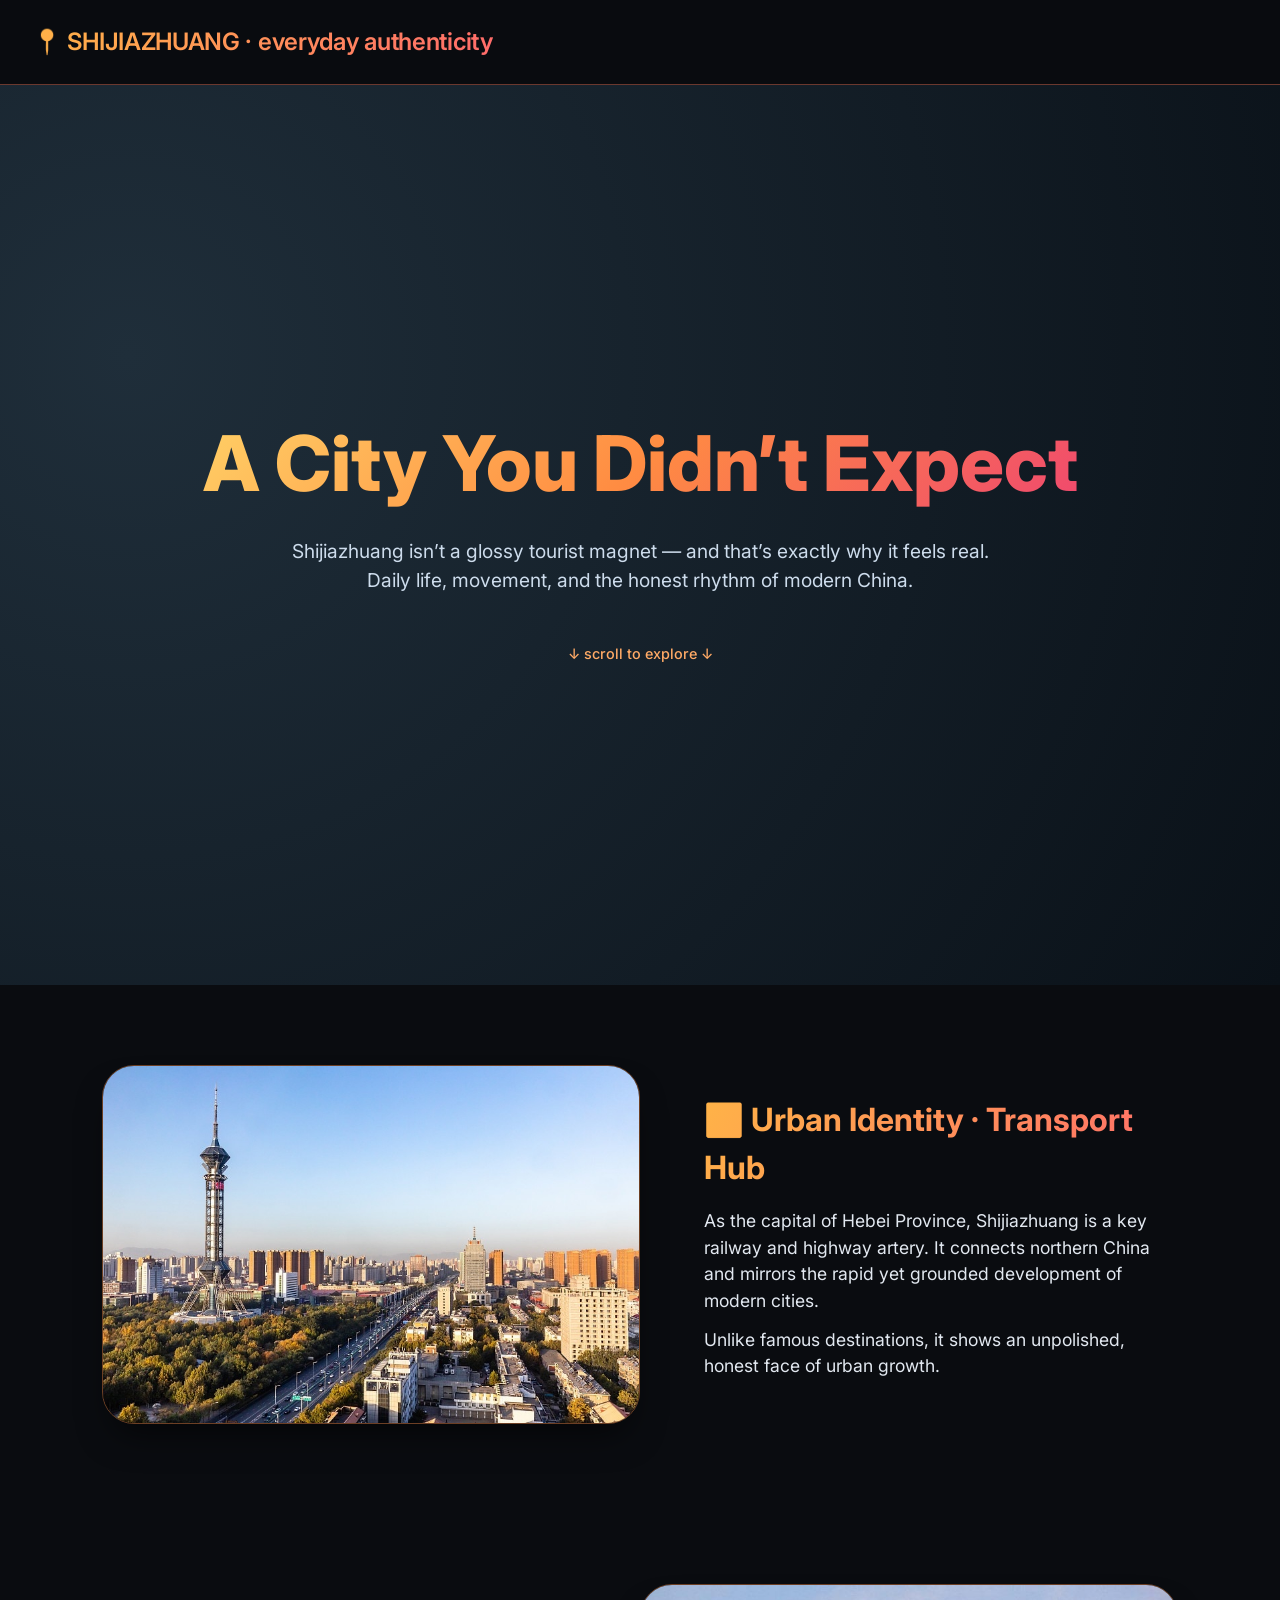
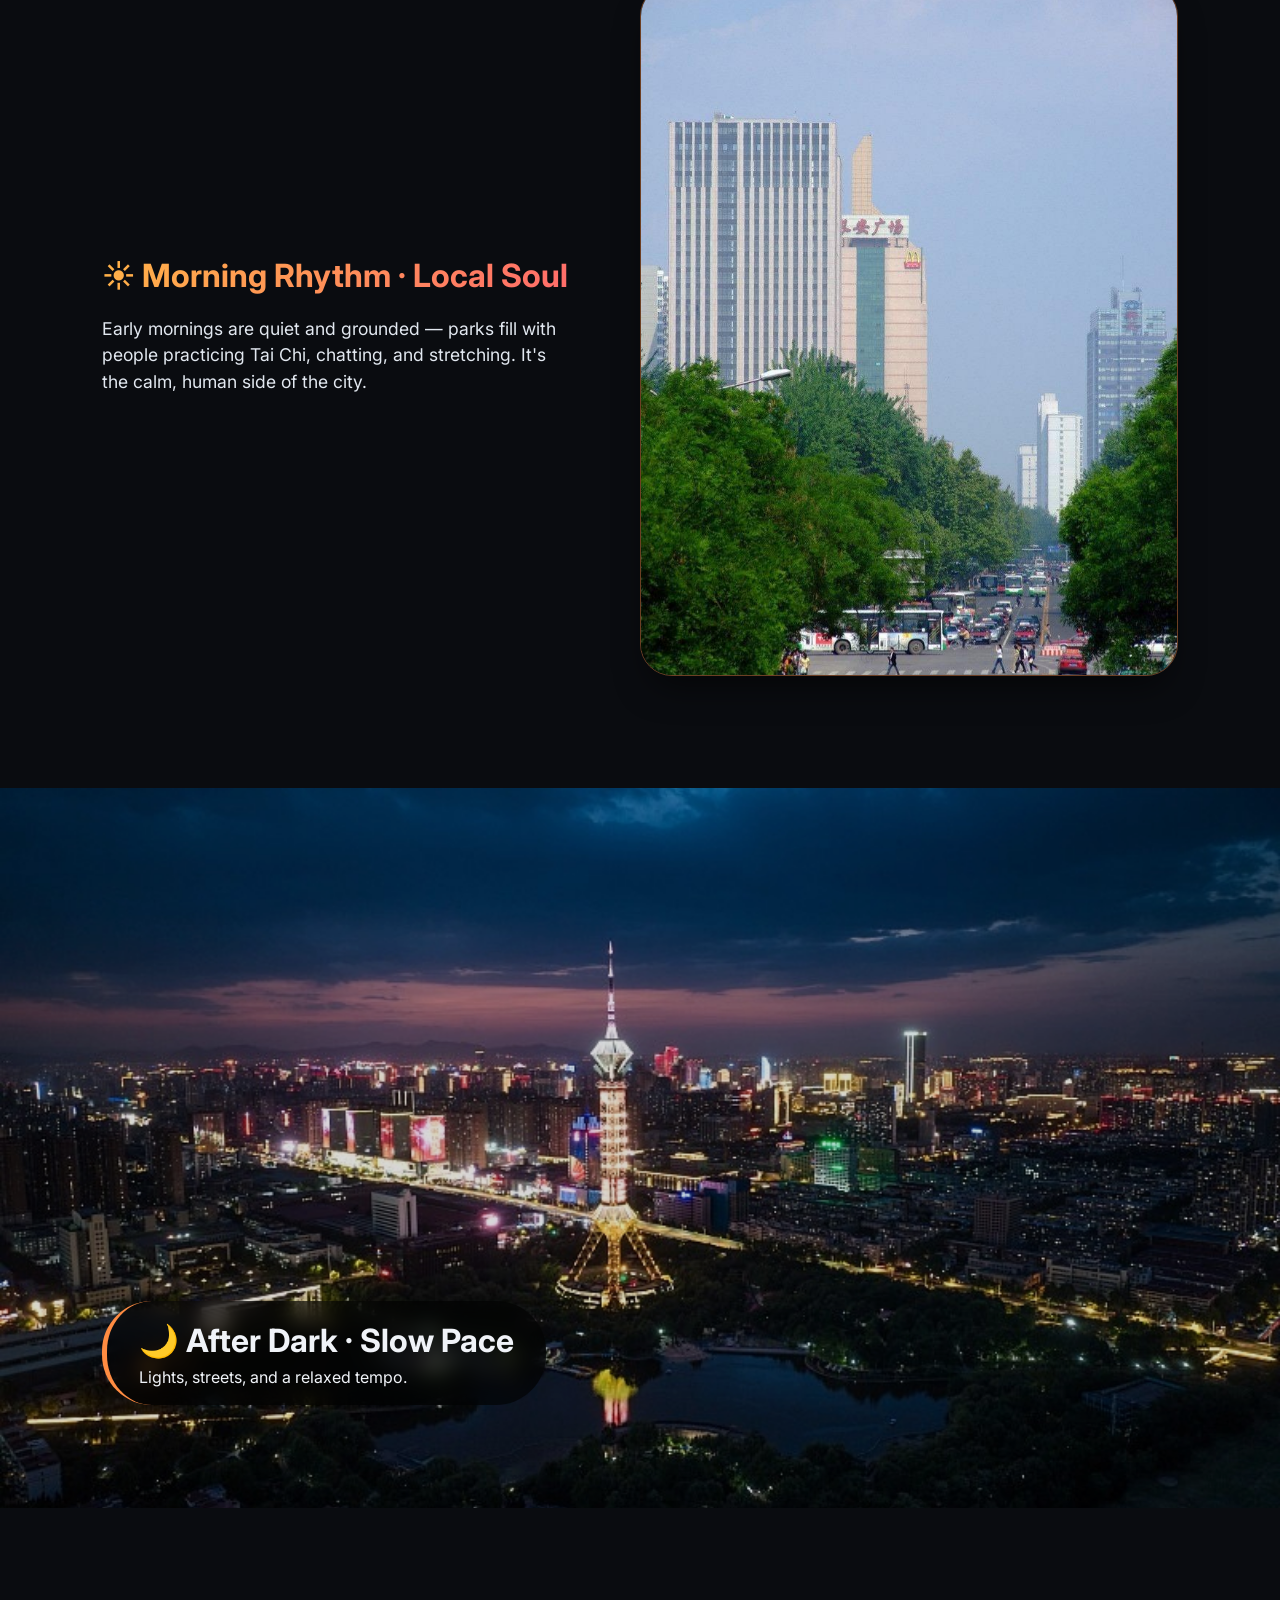
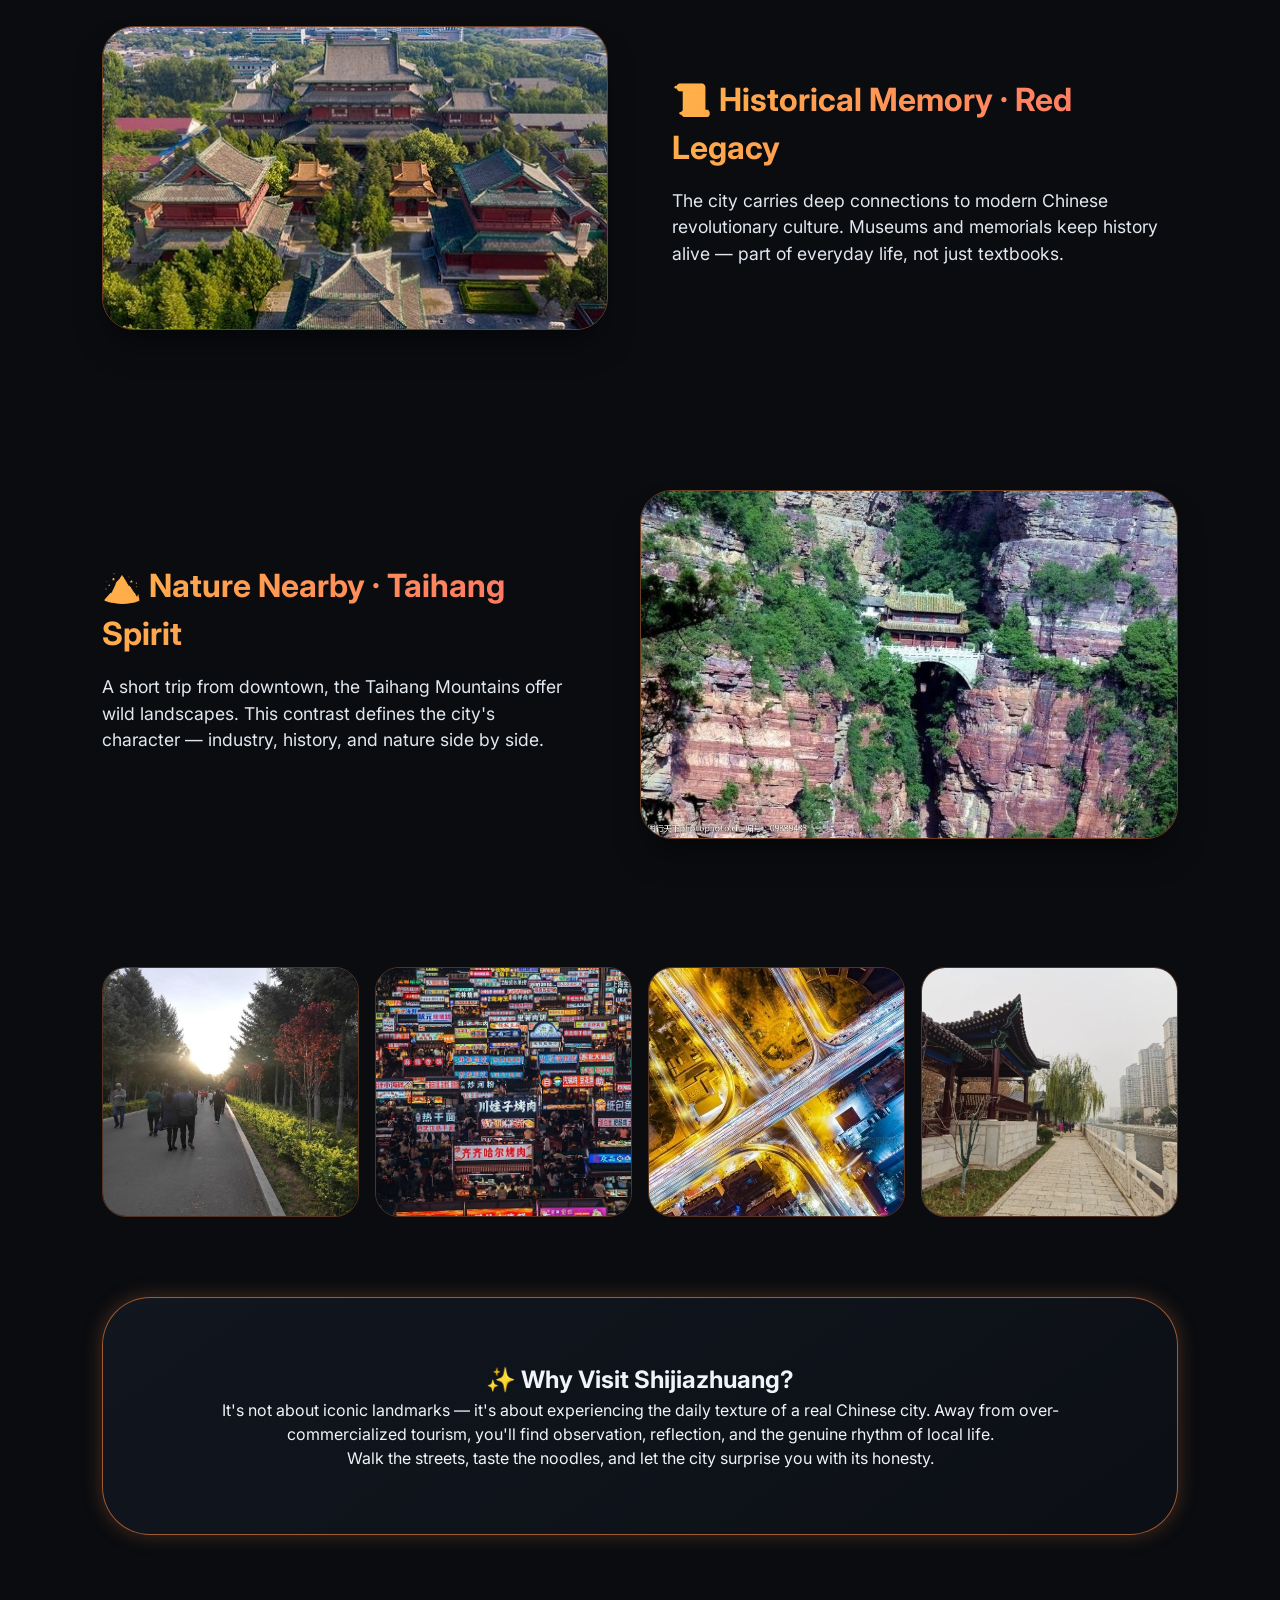
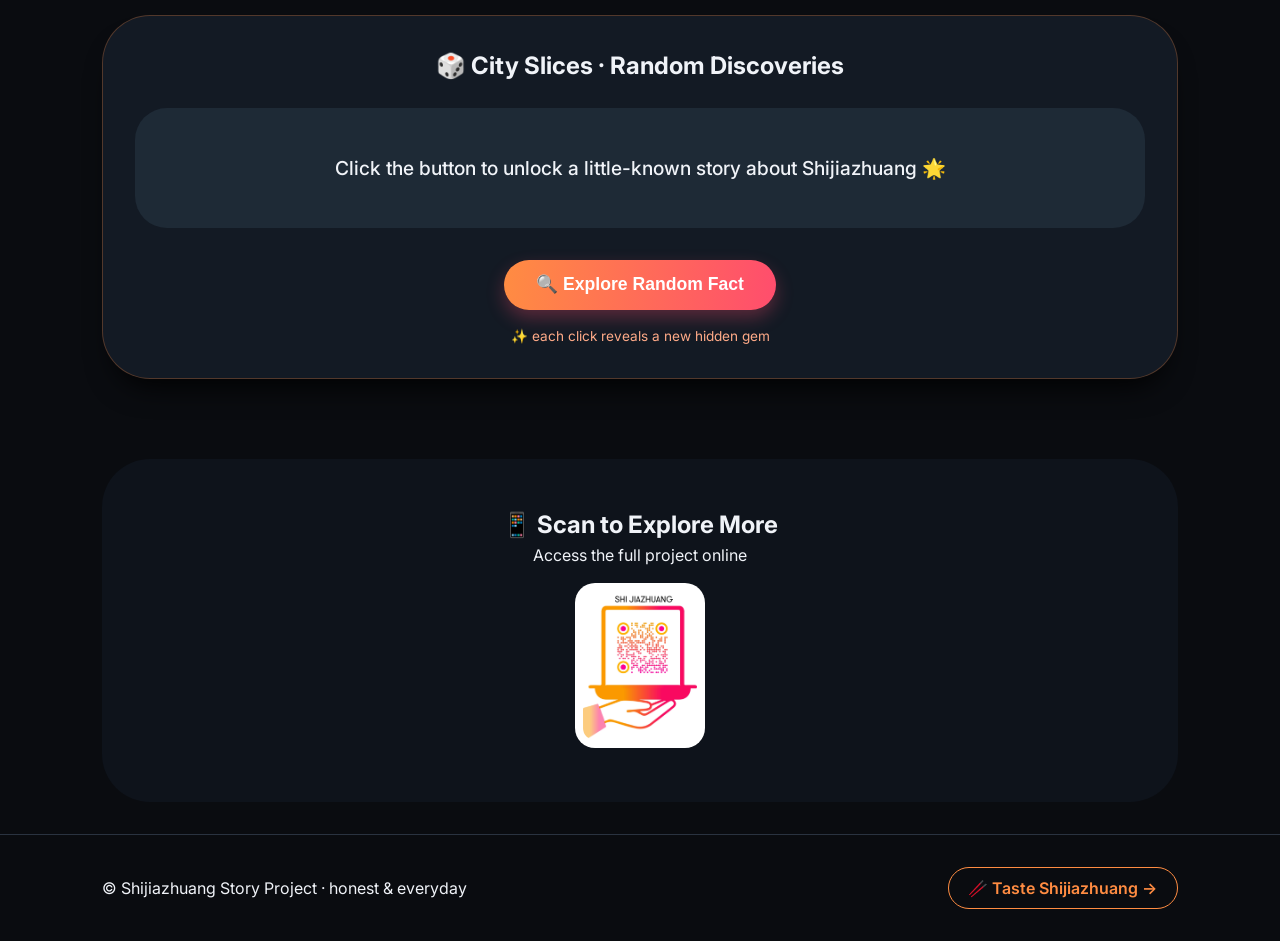
==== index.html @ 838f6da8 "Update index.html" ====
<!DOCTYPE html>
<html lang="en">
<head>
  <meta charset="UTF-8">
  <meta name="viewport" content="width=device-width, initial-scale=1.0">
  <title>Shijiazhuang · Real Urban Stories</title>
  <link rel="stylesheet" href="style.css">
  <link href="https://fonts.googleapis.com/css2?family=Inter:opsz,wght@14..32,300;14..32,400;14..32,600;14..32,700;14..32,800&display=swap" rel="stylesheet">
<!-- Google tag (gtag.js) -->
<script async src="https://www.googletagmanager.com/gtag/js?id=G-N5JSNS0Y4F"></script>
<script>
  window.dataLayer = window.dataLayer || [];
  function gtag(){dataLayer.push(arguments);}
  gtag('js', new Date());

  gtag('config', 'G-N5JSNS0Y4F');
</script>

</head>
<body>

<header class="nav-minimal">
  <h2>📍 SHIJIAZHUANG · everyday authenticity</h2>
</header>

<!-- INTRO with vibrant gradient -->
<section class="intro gradient-bg">
  <h1>A City You Didn’t Expect</h1>
  <p>Shijiazhuang isn’t a glossy tourist magnet — and that’s exactly why it feels real.<br>Daily life, movement, and the honest rhythm of modern China.</p>
  <div class="scroll-hint">↓ scroll to explore ↓</div>
</section>

<!-- STORY 1 -->
<section class="story">
  <img src="images/city.jpg" alt="Urban landscape of Shijiazhuang">
  <div class="text">
    <h2>🌆 Urban Identity · Transport Hub</h2>
    <p>As the capital of Hebei Province, Shijiazhuang is a key railway and highway artery. It connects northern China and mirrors the rapid yet grounded development of modern cities.</p>
    <p>Unlike famous destinations, it shows an unpolished, honest face of urban growth.</p>
  </div>
</section>

<!-- STORY 2 -->
<section class="story reverse">
  <img src="images/morning.jpg" alt="Morning life in park">
  <div class="text">
    <h2>☀️ Morning Rhythm · Local Soul</h2>
    <p>Early mornings are quiet and grounded — parks fill with people practicing Tai Chi, chatting, and stretching. It's the calm, human side of the city.</p>
  </div>
</section>

<!-- FULL IMAGE with overlay -->
<section class="full-image">
  <img src="images/night.jpg" alt="Night streetscape">
  <div class="overlay-text">
    <h2>🌙 After Dark · Slow Pace</h2>
    <p>Lights, streets, and a relaxed tempo.</p>
  </div>
</section>

<!-- STORY 3 -->
<section class="story">
  <img src="images/history.jpg" alt="Revolutionary history museum">
  <div class="text">
    <h2>📜 Historical Memory · Red Legacy</h2>
    <p>The city carries deep connections to modern Chinese revolutionary culture. Museums and memorials keep history alive — part of everyday life, not just textbooks.</p>
  </div>
</section>

<!-- STORY 4 -->
<section class="story reverse">
  <img src="images/mountain.jpg" alt="Taihang Mountains nearby">
  <div class="text">
    <h2>⛰️ Nature Nearby · Taihang Spirit</h2>
    <p>A short trip from downtown, the Taihang Mountains offer wild landscapes. This contrast defines the city's character — industry, history, and nature side by side.</p>
  </div>
</section>

<!-- GALLERY GRID -->
<section class="gallery">
  <img src="images/citylife.jpg" alt="Street life" class="gallery-img">
  <img src="images/street.jpg" alt="Local street scene" class="gallery-img">
  <img src="images/night2.jpg" alt="Evening glow" class="gallery-img">
  <img src="images/park.jpg" alt="Park greenery" class="gallery-img">
</section>

<!-- TEXT BLOCK with glow effect -->
<section class="text-block card-glow">
  <h2>✨ Why Visit Shijiazhuang?</h2>
  <p>It's not about iconic landmarks — it's about experiencing the daily texture of a real Chinese city. Away from over-commercialized tourism, you'll find observation, reflection, and the genuine rhythm of local life.</p>
  <p>Walk the streets, taste the noodles, and let the city surprise you with its honesty.</p>
</section>

<!-- NEW INTERACTIVE MODULE: random city facts -->
<section class="interactive-module">
  <div class="module-inner">
    <h2>🎲 City Slices · Random Discoveries</h2>
    <div class="fact-card" id="funFactDisplay">
      <p id="funFactText">Click the button to unlock a little-known story about Shijiazhuang 🌟</p>
    </div>
    <button class="vibrant-btn" id="randomFactBtn">🔍 Explore Random Fact</button>
    <div class="interaction-hint">✨ each click reveals a new hidden gem</div>
  </div>
</section>

<!-- QR SECTION (optional) -->
<section class="qr-center">
  <h2>📱 Scan to Explore More</h2>
  <p>Access the full project online</p>
  <img src="images/qr.png" alt="QR code">
</section>

<footer>
  <p>© Shijiazhuang Story Project · honest & everyday</p>
  <a href="food.html" class="footer-link">🥢 Taste Shijiazhuang →</a>
</footer>

<!-- LIGHTBOX MODAL (hidden by default) -->
<div id="lightbox" class="lightbox">
  <span class="close-lightbox">&times;</span>
  <img class="lightbox-content" id="lightbox-img">
</div>

<script src="script.js"></script>
</body>
</html>
---- style.css ----
/* style.css - vibrant palette, rich interactions, responsive design */
* {
  margin: 0;
  padding: 0;
  box-sizing: border-box;
}

body {
  font-family: 'Inter', sans-serif;
  background: #0a0c10;
  color: #f0f3f8;
  line-height: 1.5;
  scroll-behavior: smooth;
}

/* ========== TYPOGRAPHY & GRADIENTS ========== */
.gradient-bg {
  background: radial-gradient(circle at 10% 30%, #1f2e3a, #0a1118);
  position: relative;
}

.food-hero {
  background: linear-gradient(125deg, #261c1a, #1a1215);
}

.intro {
  min-height: 100vh;
  display: flex;
  flex-direction: column;
  justify-content: center;
  align-items: center;
  text-align: center;
  padding: 2rem;
}

.intro.small {
  min-height: 70vh;
}

.intro h1 {
  font-size: clamp(2.5rem, 8vw, 4.8rem);
  font-weight: 800;
  background: linear-gradient(135deg, #FFD166, #FF8C42, #EF476F);
  background-clip: text;
  -webkit-background-clip: text;
  color: transparent;
  margin-bottom: 1rem;
}

.intro p {
  font-size: 1.2rem;
  max-width: 700px;
  color: #cddcec;
}

.scroll-hint {
  margin-top: 3rem;
  font-size: 0.9rem;
  animation: bounce 2s infinite;
  color: #ffaa66;
  font-weight: 500;
}

@keyframes bounce {
  0%, 100% { transform: translateY(0); }
  50% { transform: translateY(8px); }
}

/* ========== NAVIGATION ========== */
.nav-minimal {
  padding: 1.5rem 2rem;
  background: rgba(10, 12, 16, 0.85);
  backdrop-filter: blur(12px);
  position: sticky;
  top: 0;
  z-index: 100;
  border-bottom: 1px solid rgba(255, 126, 94, 0.4);
}

.nav-minimal h2 {
  font-weight: 600;
  letter-spacing: -0.3px;
  background: linear-gradient(120deg, #ffb347, #ff6b6b);
  background-clip: text;
  -webkit-background-clip: text;
  color: transparent;
  display: inline-block;
}

/* ========== STORY SECTIONS ========== */
.story {
  display: flex;
  align-items: center;
  padding: 5rem 8%;
  gap: 4rem;
}

.story img {
  width: 50%;
  border-radius: 32px;
  box-shadow: 0 20px 35px -12px rgba(0,0,0,0.6);
  transition: transform 0.4s ease, box-shadow 0.3s;
  border: 1px solid rgba(255,140,66,0.4);
  cursor: pointer;
}

.story img:hover {
  transform: scale(1.02);
  box-shadow: 0 25px 40px -12px #ff8c42aa;
}

.story .text {
  width: 50%;
}

.story h2 {
  font-size: 2rem;
  margin-bottom: 1rem;
  font-weight: 700;
  background: linear-gradient(120deg, #FFB347, #FF6B6B);
  background-clip: text;
  -webkit-background-clip: text;
  color: transparent;
}

.story p {
  font-size: 1.1rem;
  color: #e2e8f0;
  margin-bottom: 0.8rem;
}

.reverse {
  flex-direction: row-reverse;
}

.food-tag {
  margin-top: 0.8rem;
  display: inline-block;
  background: rgba(255, 140, 66, 0.2);
  padding: 0.3rem 0.9rem;
  border-radius: 40px;
  font-size: 0.8rem;
  font-weight: 500;
  color: #ffbc7a;
}

/* ========== FULL IMAGE SECTION ========== */
.full-image {
  position: relative;
  margin: 2rem 0;
}

.full-image img {
  width: 100%;
  max-height: 80vh;
  object-fit: cover;
  filter: brightness(0.85);
}

.overlay-text {
  position: absolute;
  bottom: 15%;
  left: 8%;
  background: rgba(0,0,0,0.6);
  backdrop-filter: blur(10px);
  padding: 1rem 2rem;
  border-radius: 50px;
  border-left: 5px solid #FF8C42;
}

.overlay-text h2 {
  font-size: 2rem;
  font-weight: 700;
}

/* ========== GALLERY GRID ========== */
.gallery {
  display: grid;
  grid-template-columns: repeat(4, 1fr);
  gap: 1rem;
  padding: 3rem 8%;
}

.gallery img {
  width: 100%;
  height: 250px;
  object-fit: cover;
  border-radius: 24px;
  transition: all 0.3s ease;
  border: 1px solid rgba(255,140,66,0.3);
  cursor: pointer;
}

.gallery img:hover {
  transform: scale(0.98);
  filter: brightness(1.08);
  border-color: #ff9f4a;
  box-shadow: 0 10px 20px rgba(0,0,0,0.4);
}

/* ========== TEXT BLOCK ========== */
.text-block {
  padding: 4rem 8%;
  text-align: center;
  background: linear-gradient(145deg, #11161f, #0c0f15);
  margin: 2rem 8%;
  border-radius: 48px;
  box-shadow: 0 15px 30px -10px black;
}

.card-glow {
  border: 1px solid rgba(255, 140, 66, 0.6);
  box-shadow: 0 0 20px rgba(255, 140, 66, 0.25);
}

/* ========== INTERACTIVE MODULE ========== */
.interactive-module {
  padding: 3rem 8%;
  text-align: center;
}

.module-inner {
  background: #131a24;
  border-radius: 48px;
  padding: 2rem;
  box-shadow: 0 20px 30px -15px black;
  border: 1px solid #ff8c4244;
}

.fact-card {
  background: #1e2a36;
  padding: 1.8rem;
  border-radius: 32px;
  margin: 1.5rem 0;
  font-size: 1.2rem;
  font-weight: 500;
  transition: all 0.2s;
  min-height: 120px;
  display: flex;
  align-items: center;
  justify-content: center;
}

.vibrant-btn {
  background: linear-gradient(95deg, #FF8C42, #FF4D6D);
  border: none;
  color: white;
  font-weight: bold;
  font-size: 1.1rem;
  padding: 0.9rem 2rem;
  border-radius: 60px;
  cursor: pointer;
  transition: transform 0.2s, box-shadow 0.2s;
  box-shadow: 0 8px 18px rgba(255, 77, 109, 0.3);
  margin-top: 0.5rem;
}

.vibrant-btn:hover {
  transform: translateY(-3px);
  box-shadow: 0 15px 25px rgba(255, 77, 109, 0.5);
}

.interaction-hint {
  margin-top: 1rem;
  font-size: 0.85rem;
  color: #ffaa88;
}

/* ========== QR SECTION ========== */
.qr-center {
  text-align: center;
  padding: 3rem;
  background: #0e131b;
  margin: 2rem 8%;
  border-radius: 48px;
}

.qr-center img {
  width: 130px;
  margin-top: 1rem;
  border-radius: 20px;
  background: white;
  padding: 8px;
}

/* ========== FOOTER ========== */
footer {
  text-align: center;
  padding: 2rem;
  border-top: 1px solid #2a3340;
  margin-top: 2rem;
  display: flex;
  justify-content: space-between;
  align-items: center;
  flex-wrap: wrap;
  gap: 1rem;
  padding: 2rem 8%;
}

.footer-link {
  color: #FF8C42;
  text-decoration: none;
  font-weight: 600;
  border: 1px solid #FF8C42;
  padding: 0.5rem 1.2rem;
  border-radius: 40px;
  transition: 0.2s;
}

.footer-link:hover {
  background: #FF8C42;
  color: #0a0c10;
}

/* ========== LIGHTBOX MODAL ========== */
.lightbox {
  display: none;
  position: fixed;
  z-index: 1000;
  left: 0;
  top: 0;
  width: 100%;
  height: 100%;
  background-color: rgba(0,0,0,0.92);
  backdrop-filter: blur(8px);
  justify-content: center;
  align-items: center;
  cursor: pointer;
}

.lightbox-content {
  max-width: 85%;
  max-height: 85%;
  border-radius: 28px;
  box-shadow: 0 0 40px rgba(255,140,66,0.5);
  animation: fadeIn 0.3s;
}

.close-lightbox {
  position: absolute;
  top: 25px;
  right: 35px;
  color: #fff;
  font-size: 40px;
  font-weight: bold;
  transition: 0.3s;
  cursor: pointer;
}

.close-lightbox:hover {
  color: #FF8C42;
}

@keyframes fadeIn {
  from { opacity: 0; transform: scale(0.95);}
  to { opacity: 1; transform: scale(1);}
}

/* ========== SCROLL ANIMATIONS ========== */
.hidden {
  opacity: 0;
  transform: translateY(45px);
  transition: opacity 0.7s cubic-bezier(0.2, 0.9, 0.4, 1.1), transform 0.7s ease;
}

.show {
  opacity: 1;
  transform: translateY(0);
}

/* ========== RESPONSIVE ========== */
@media (max-width: 768px) {
  .story {
    flex-direction: column;
    padding: 3rem 5%;
    gap: 2rem;
  }
  .story img, .story .text {
    width: 100%;
  }
  .gallery {
    grid-template-columns: repeat(2, 1fr);
    gap: 0.8rem;
  }
  .overlay-text {
    bottom: 8%;
    left: 5%;
    padding: 0.5rem 1.2rem;
  }
  .overlay-text h2 {
    font-size: 1.4rem;
  }
  footer {
    flex-direction: column-reverse;
  }
  .fact-card {
    font-size: 1rem;
    padding: 1.2rem;
  }
}
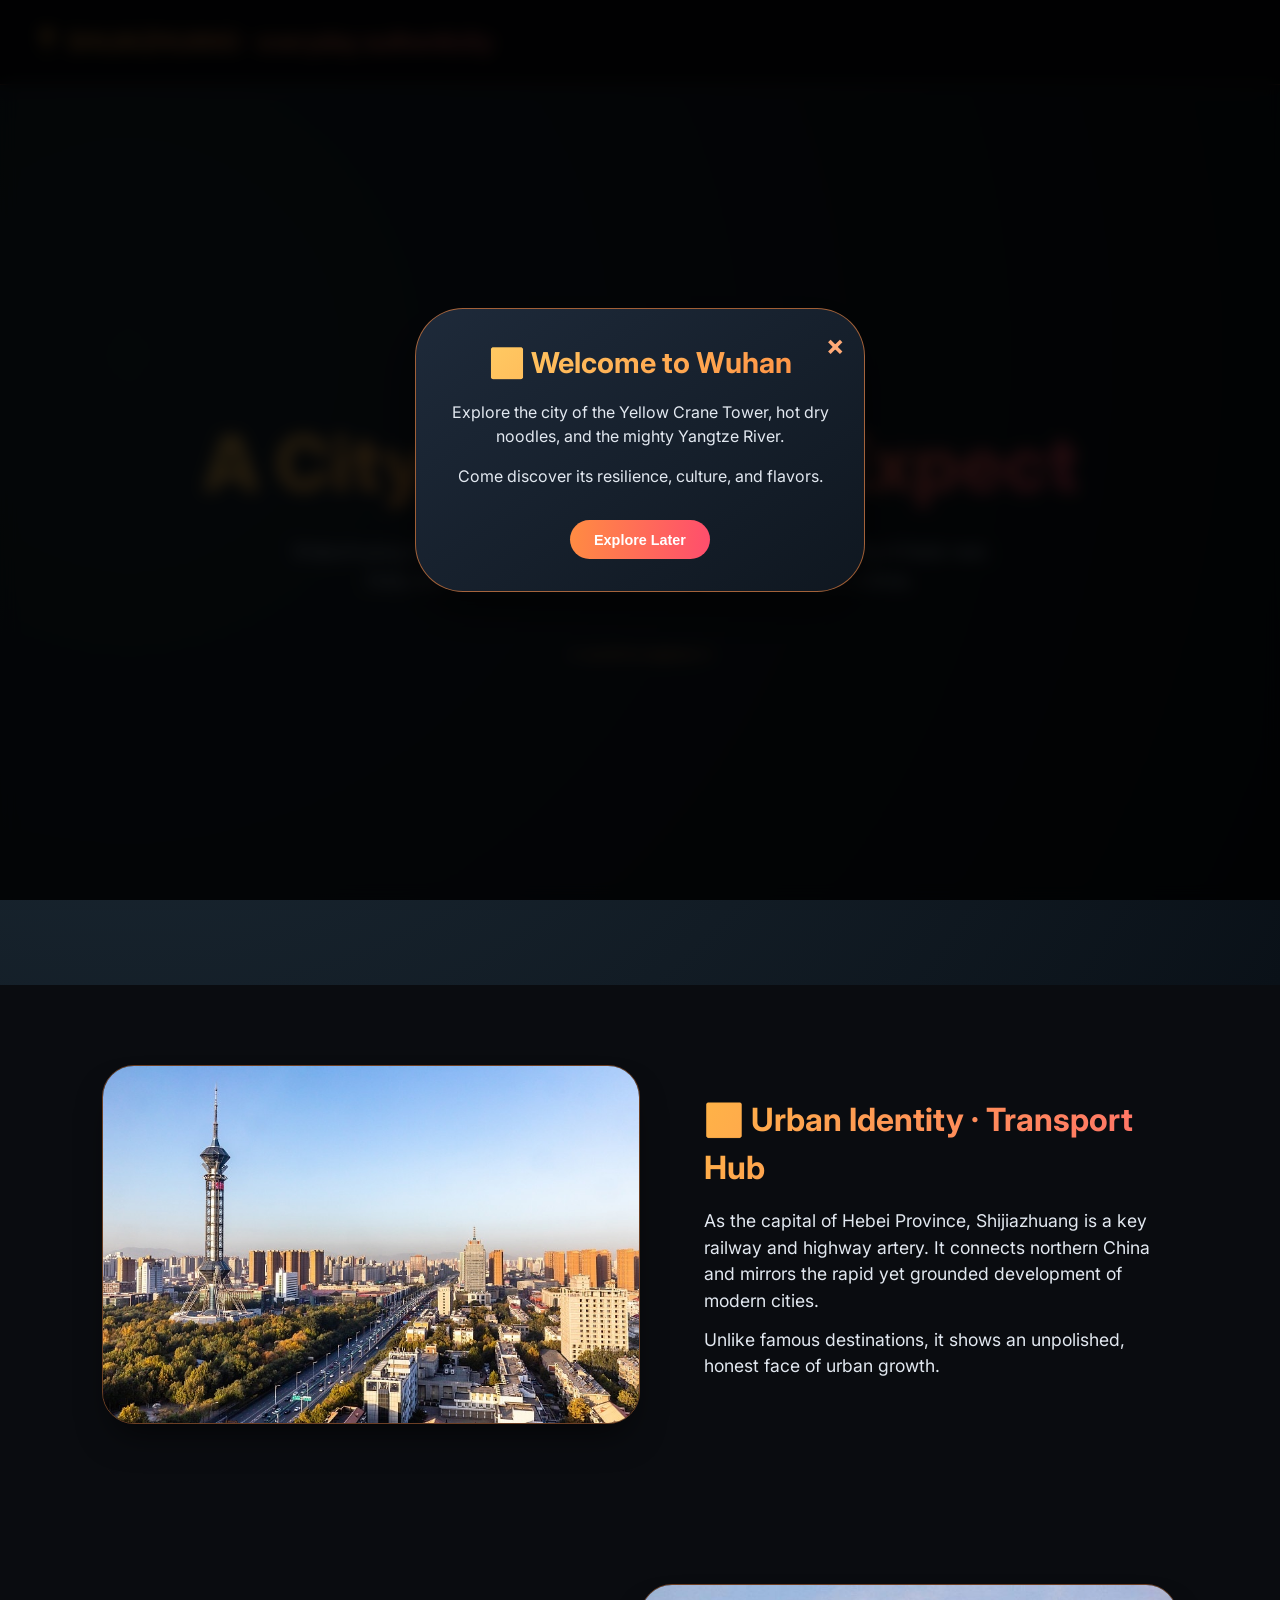
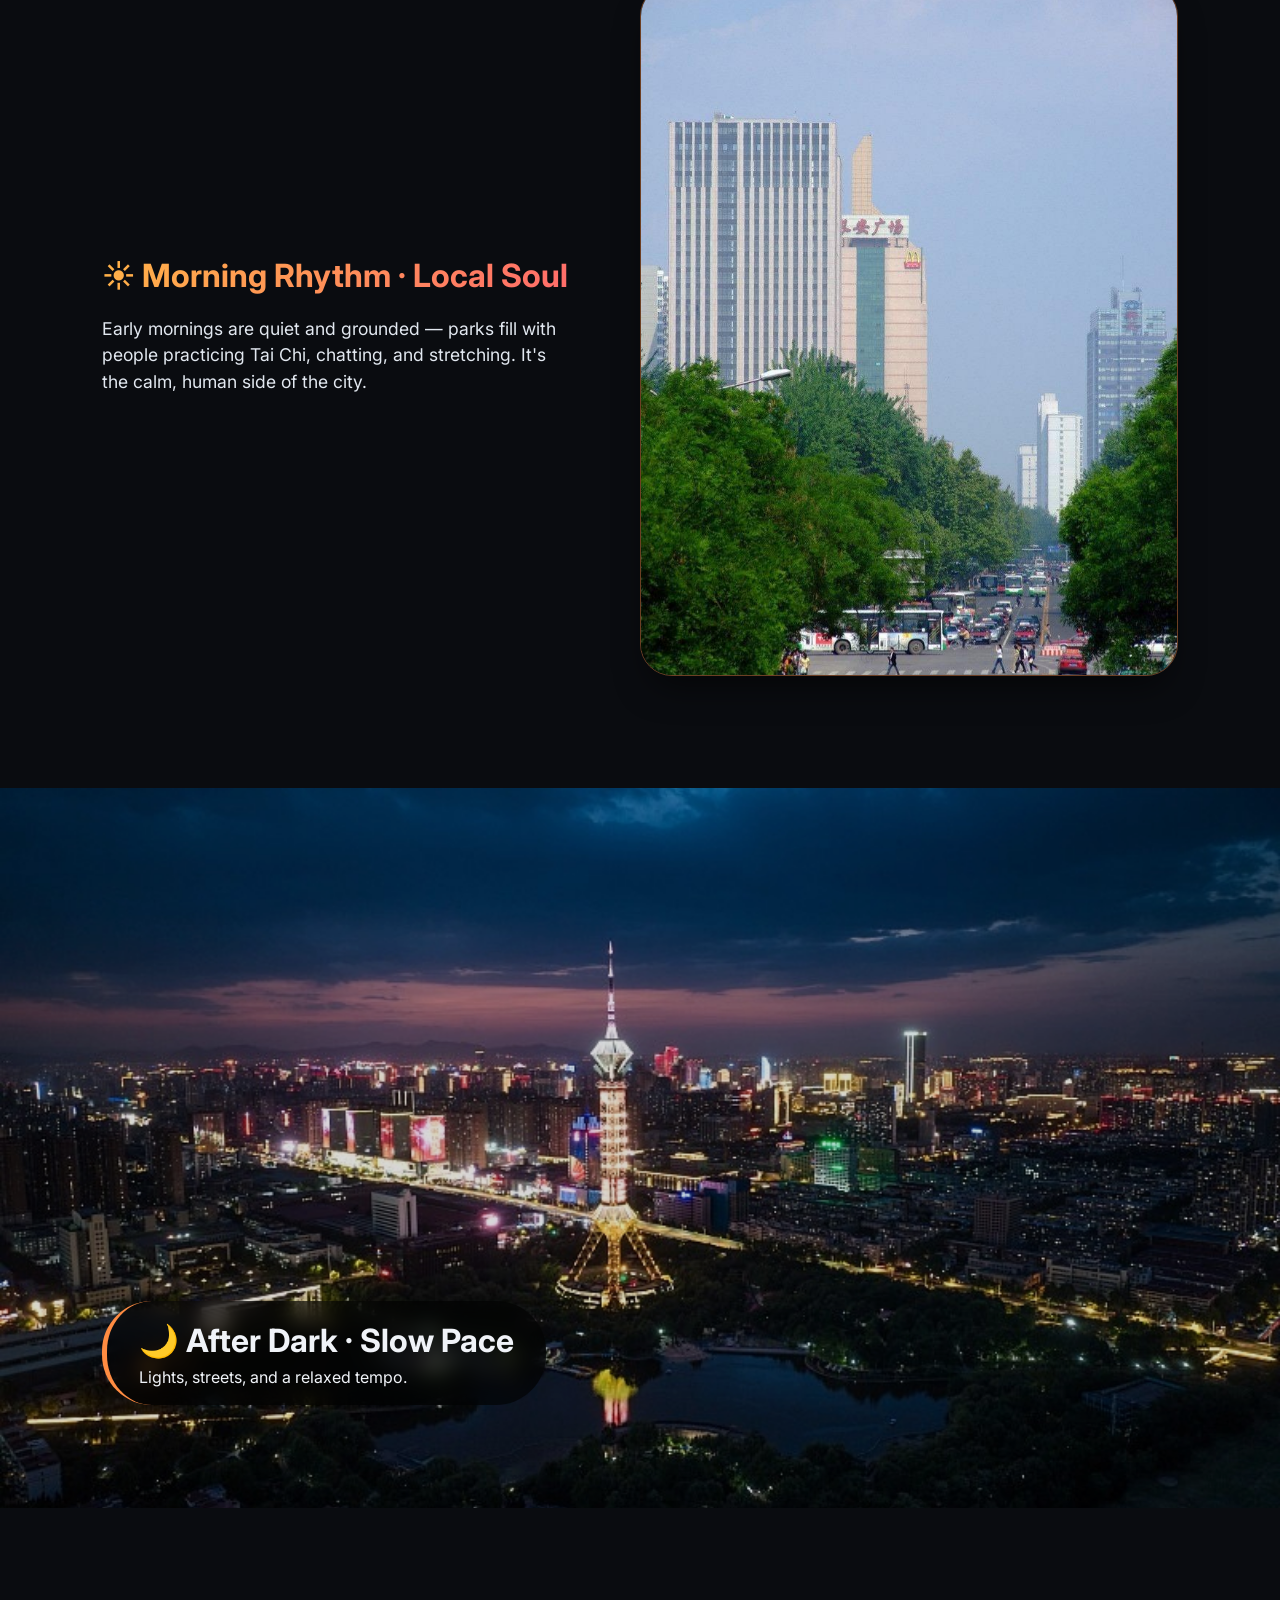
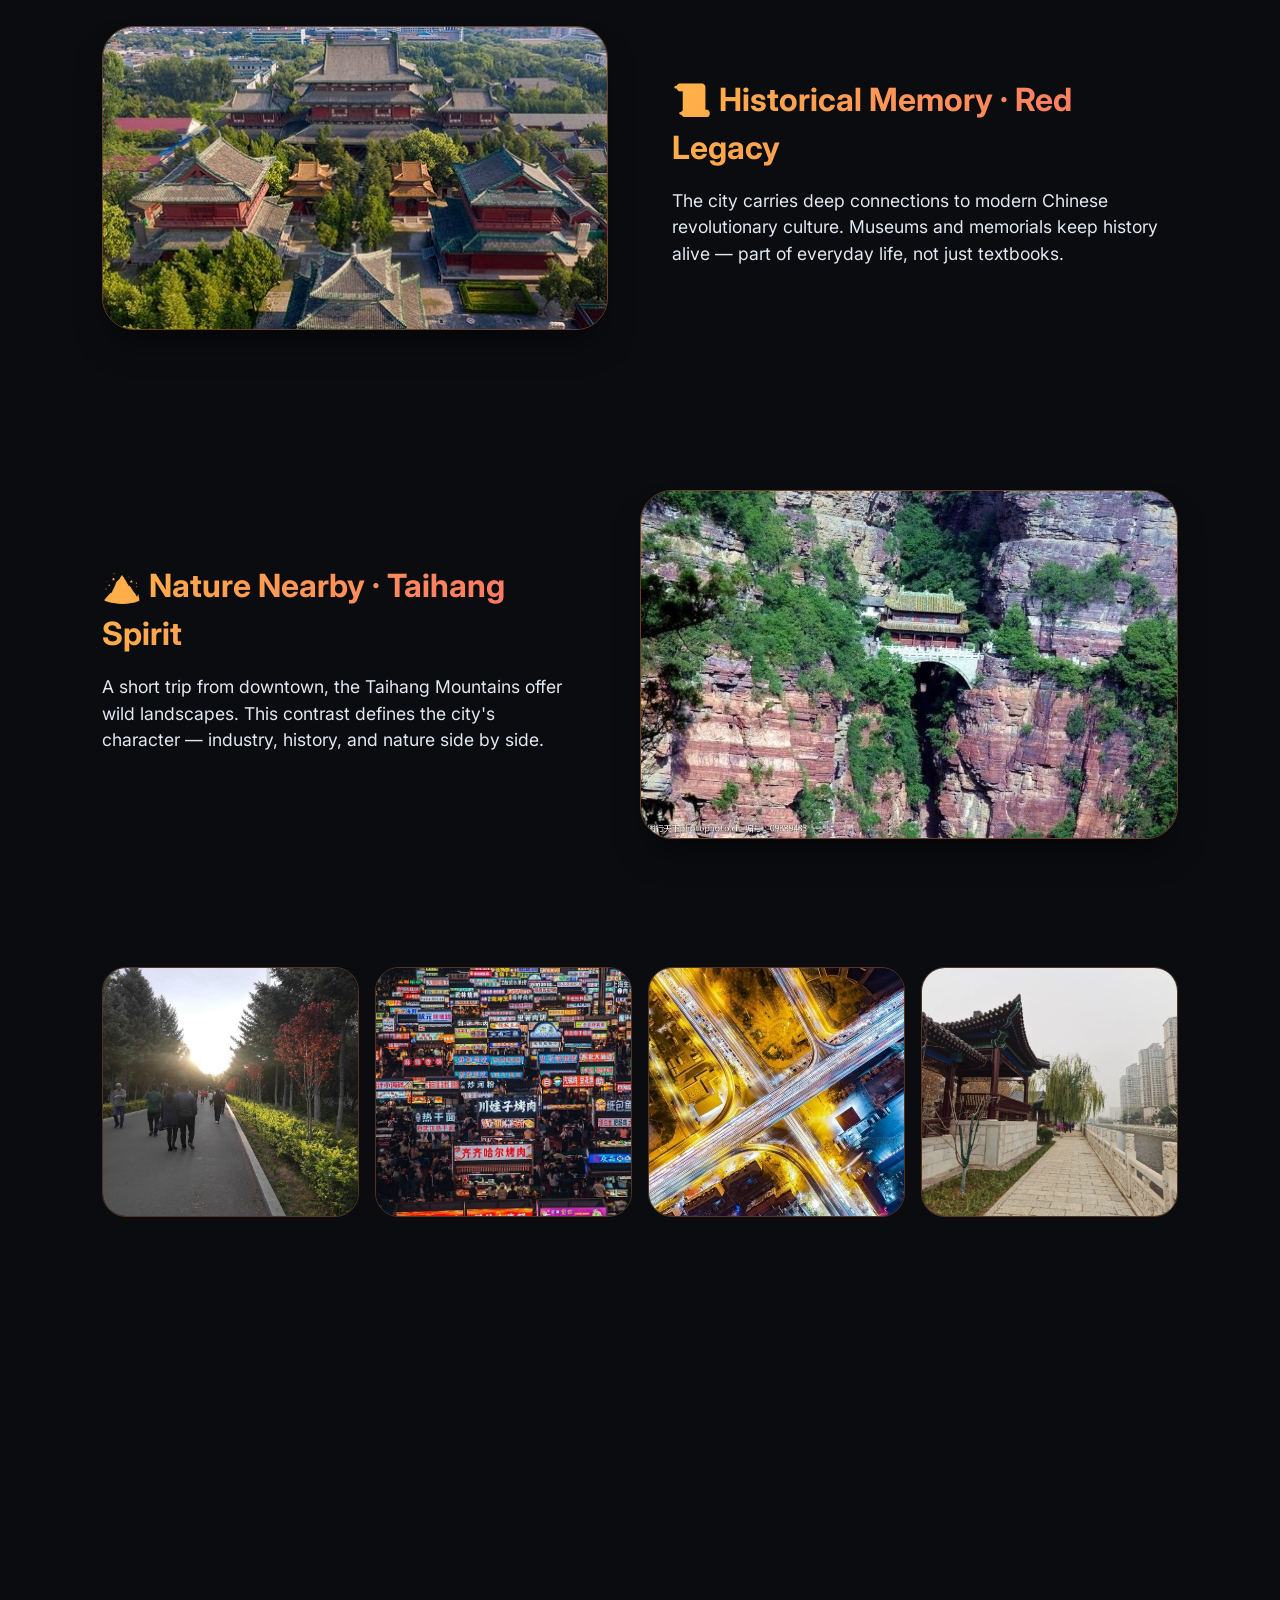
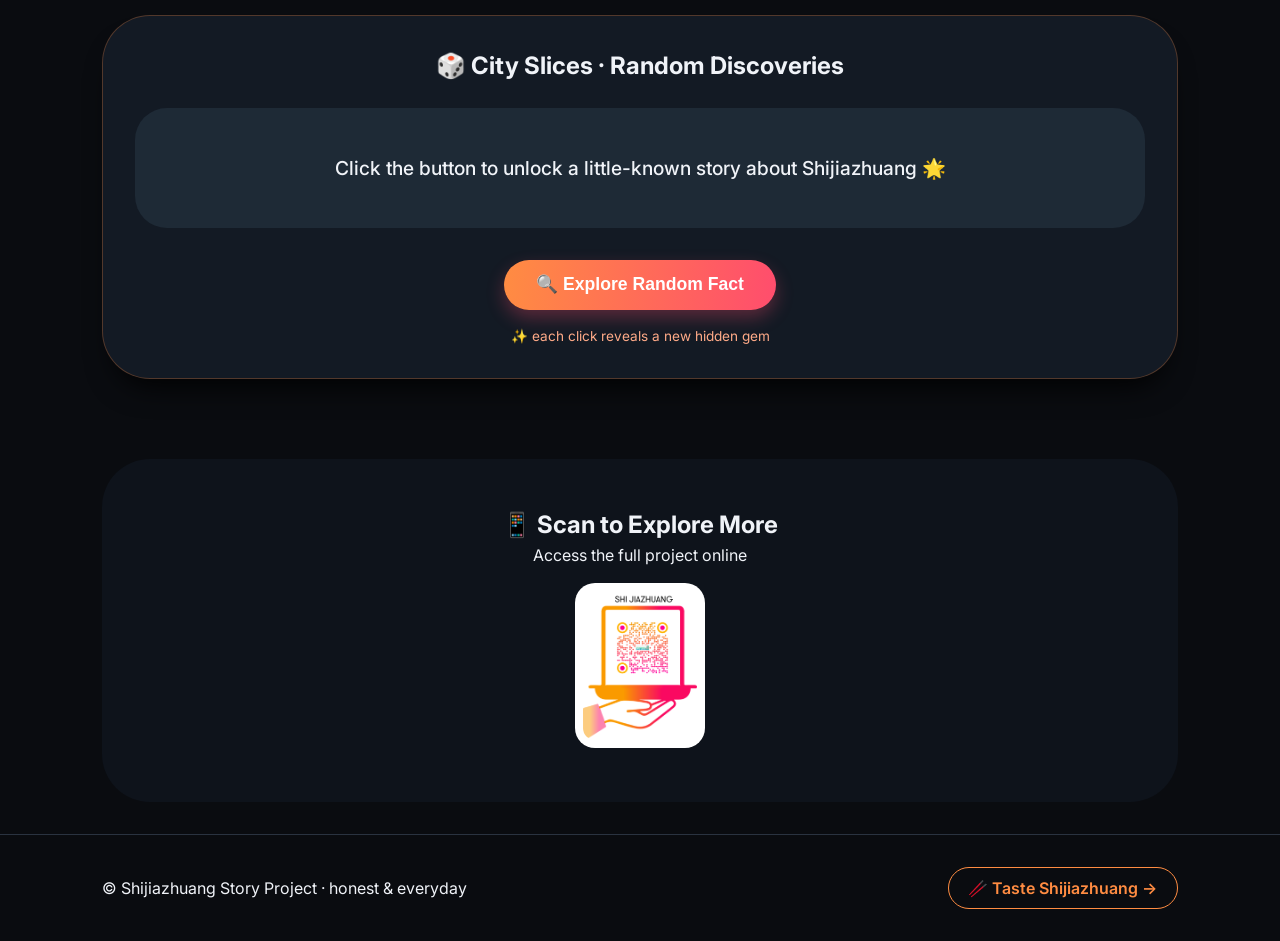
==== commit 84f91a82: "Add files via upload" ====
--- a/index.html
+++ b/index.html
@@ -6,16 +6,6 @@
   <title>Shijiazhuang · Real Urban Stories</title>
   <link rel="stylesheet" href="style.css">
   <link href="https://fonts.googleapis.com/css2?family=Inter:opsz,wght@14..32,300;14..32,400;14..32,600;14..32,700;14..32,800&display=swap" rel="stylesheet">
-<!-- Google tag (gtag.js) -->
-<script async src="https://www.googletagmanager.com/gtag/js?id=G-N5JSNS0Y4F"></script>
-<script>
-  window.dataLayer = window.dataLayer || [];
-  function gtag(){dataLayer.push(arguments);}
-  gtag('js', new Date());
-
-  gtag('config', 'G-N5JSNS0Y4F');
-</script>
-
 </head>
 <body>
 
@@ -122,5 +112,15 @@
 </div>
 
 <script src="script.js"></script>
-</body>
-</html>
+
+<div id="wuhanModal" class="wuhan-modal">
+  <div class="wuhan-modal-content">
+    <span class="wuhan-close">&times;</span>
+    <h2>🌇 Welcome to Wuhan</h2>
+    <p>Explore the city of the Yellow Crane Tower, hot dry noodles, and the mighty Yangtze River.</p>
+    <p>Come discover its resilience, culture, and flavors.</p>
+    <button class="wuhan-modal-btn" id="wuhanModalCloseBtn">Explore Later</button>
+  </div>
+</div>
+	</body>
+</html>
--- a/style.css
+++ b/style.css
@@ -397,4 +397,92 @@
     font-size: 1rem;
     padding: 1.2rem;
   }
+}
+/* ========== Wuhan Popup Modal (网页内弹窗) ========== */
+.wuhan-modal {
+  display: none;
+  position: fixed;
+  z-index: 2000;
+  left: 0;
+  top: 0;
+  width: 100%;
+  height: 100%;
+  background-color: rgba(0, 0, 0, 0.85);
+  backdrop-filter: blur(8px);
+  justify-content: center;
+  align-items: center;
+  font-family: 'Inter', sans-serif;
+}
+
+.wuhan-modal-content {
+  background: linear-gradient(145deg, #1e2a3a, #0f1720);
+  max-width: 450px;
+  width: 85%;
+  padding: 2rem 1.8rem;
+  border-radius: 48px;
+  text-align: center;
+  border: 1px solid rgba(255, 140, 66, 0.6);
+  box-shadow: 0 20px 40px rgba(0,0,0,0.5);
+  animation: fadeInUp 0.4s ease;
+  position: relative;
+}
+
+.wuhan-close {
+  position: absolute;
+  top: 15px;
+  right: 20px;
+  font-size: 28px;
+  font-weight: bold;
+  cursor: pointer;
+  color: #ffaa77;
+  transition: 0.2s;
+}
+
+.wuhan-close:hover {
+  color: #FF4D6D;
+  transform: scale(1.1);
+}
+
+.wuhan-modal-content h2 {
+  font-size: 1.8rem;
+  margin-bottom: 1rem;
+  background: linear-gradient(135deg, #FFD166, #FF8C42);
+  background-clip: text;
+  -webkit-background-clip: text;
+  color: transparent;
+}
+
+.wuhan-modal-content p {
+  color: #e2e8f0;
+  margin-bottom: 1rem;
+  line-height: 1.5;
+}
+
+.wuhan-modal-btn {
+  background: linear-gradient(95deg, #FF8C42, #FF4D6D);
+  border: none;
+  color: white;
+  font-weight: bold;
+  padding: 0.7rem 1.5rem;
+  border-radius: 60px;
+  cursor: pointer;
+  margin-top: 1rem;
+  font-size: 0.9rem;
+  transition: transform 0.2s;
+}
+
+.wuhan-modal-btn:hover {
+  transform: translateY(-2px);
+  box-shadow: 0 6px 14px rgba(255, 77, 109, 0.4);
+}
+
+@keyframes fadeInUp {
+  from {
+    opacity: 0;
+    transform: translateY(30px);
+  }
+  to {
+    opacity: 1;
+    transform: translateY(0);
+  }
 }
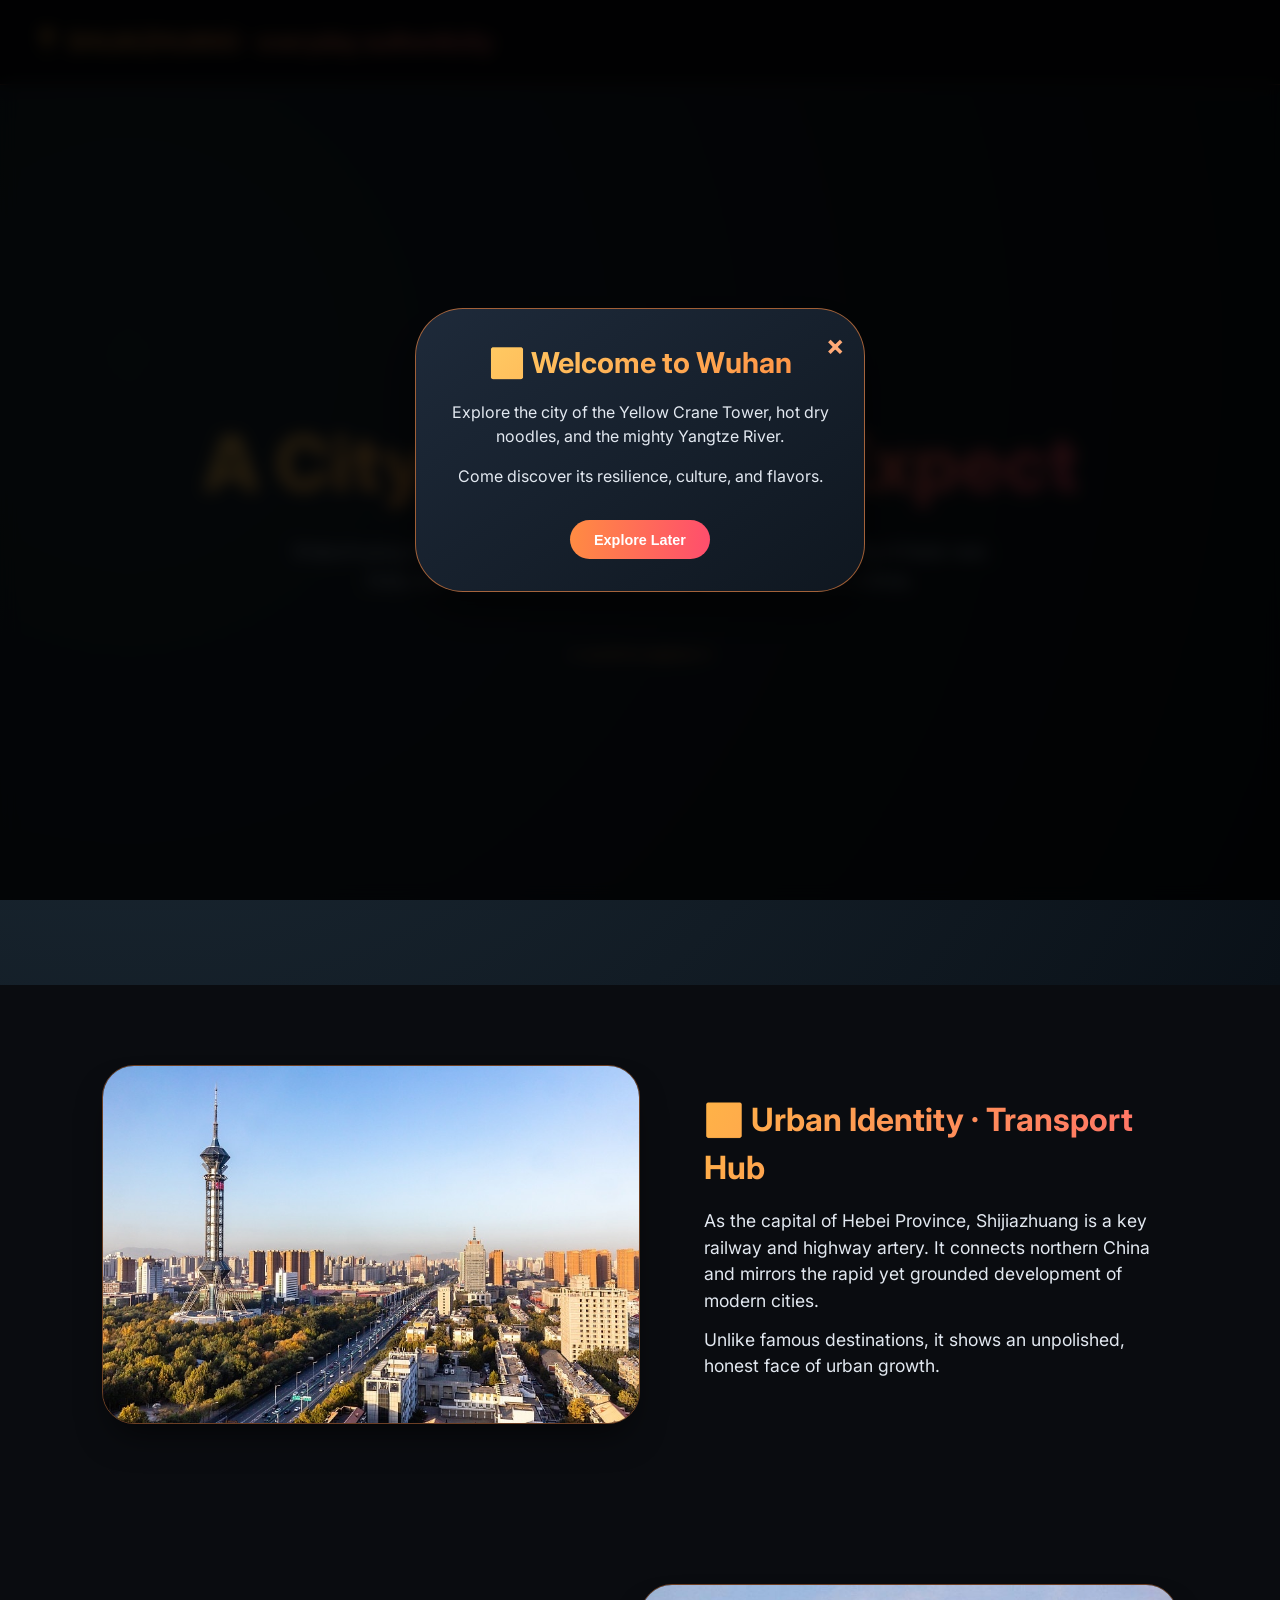
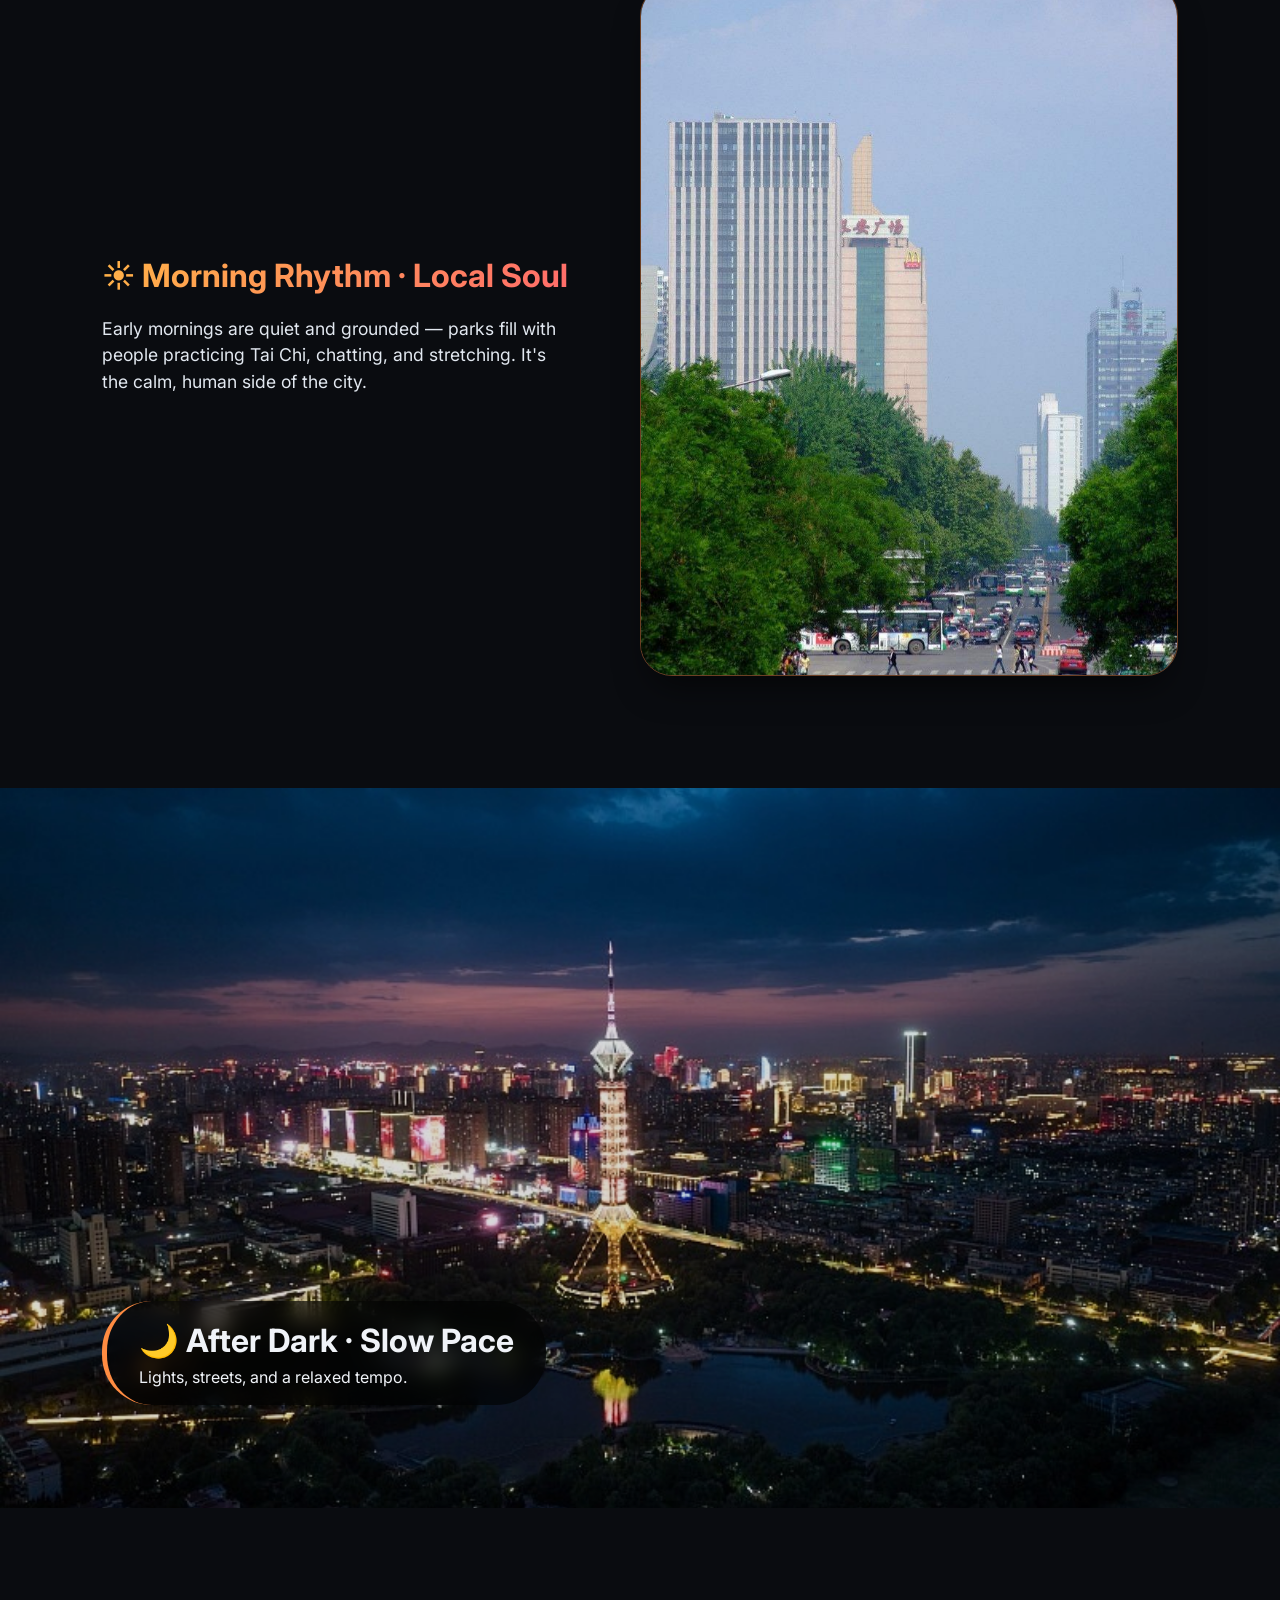
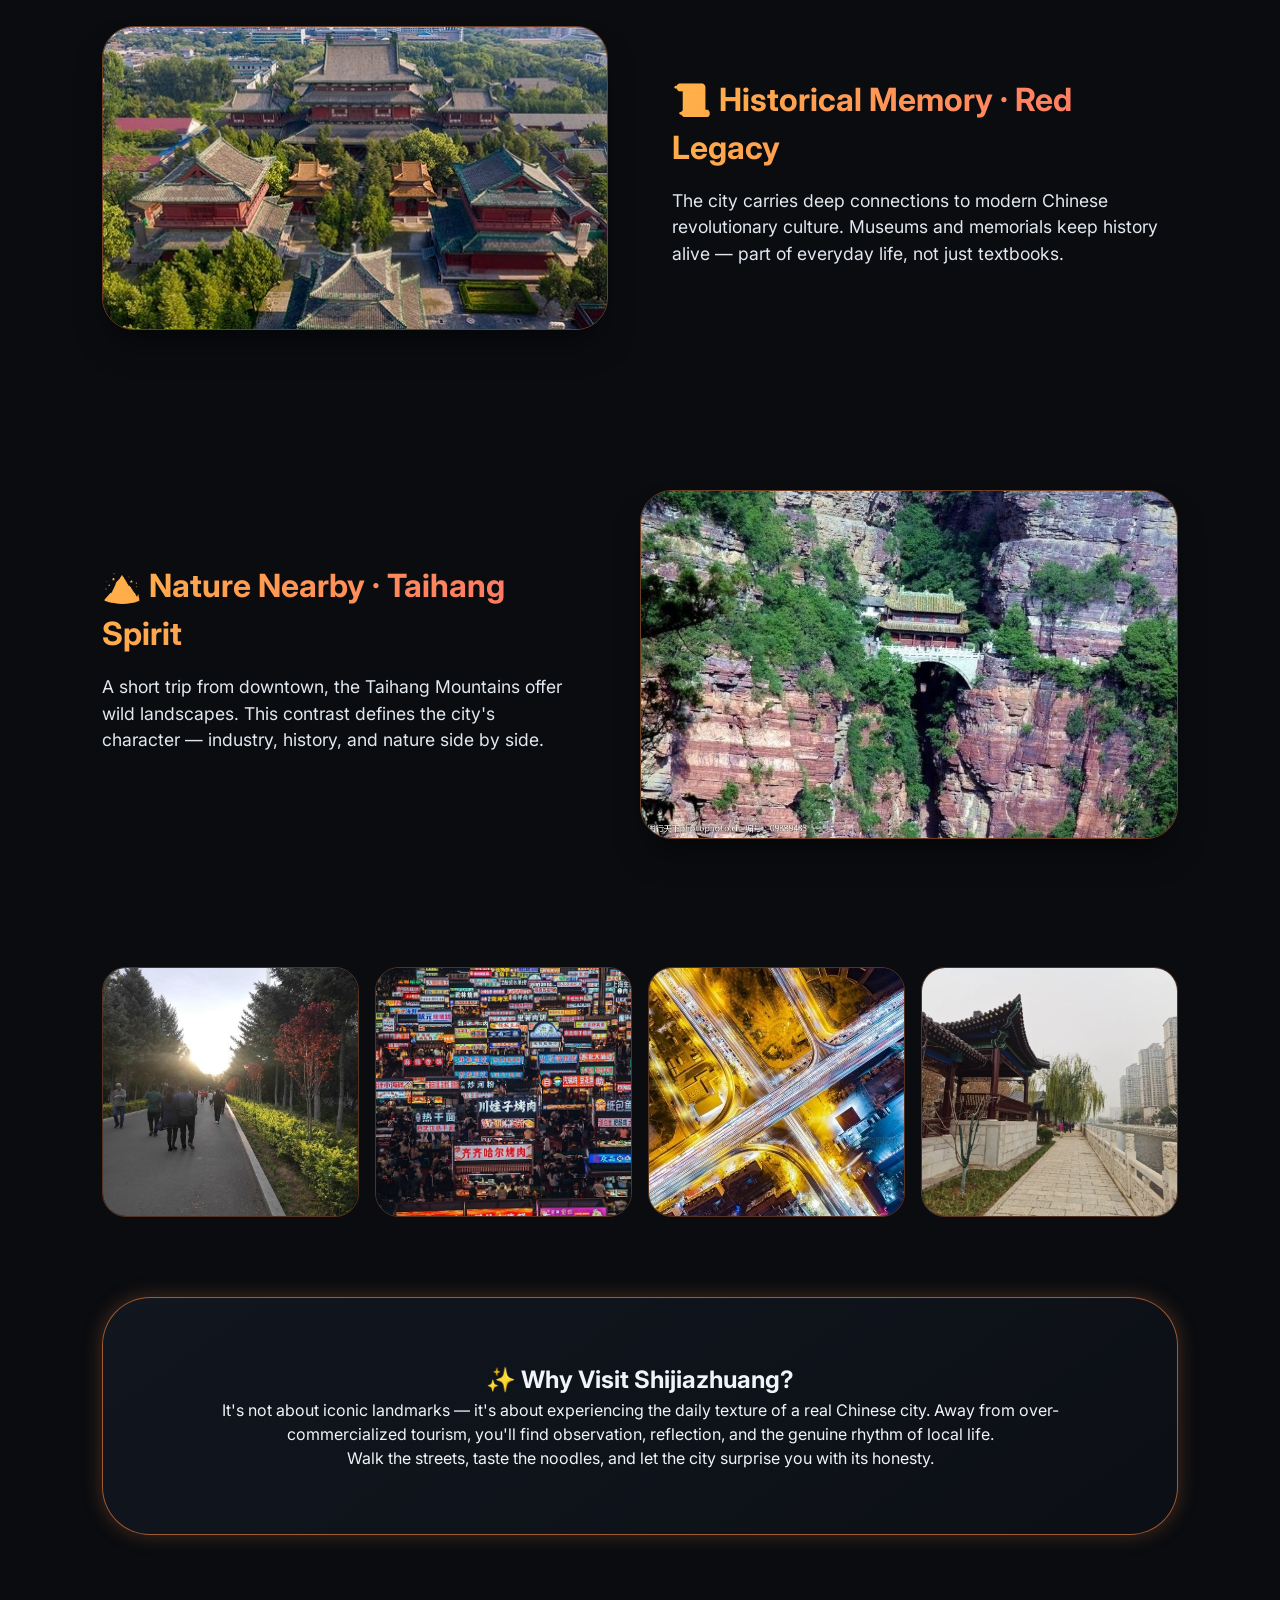
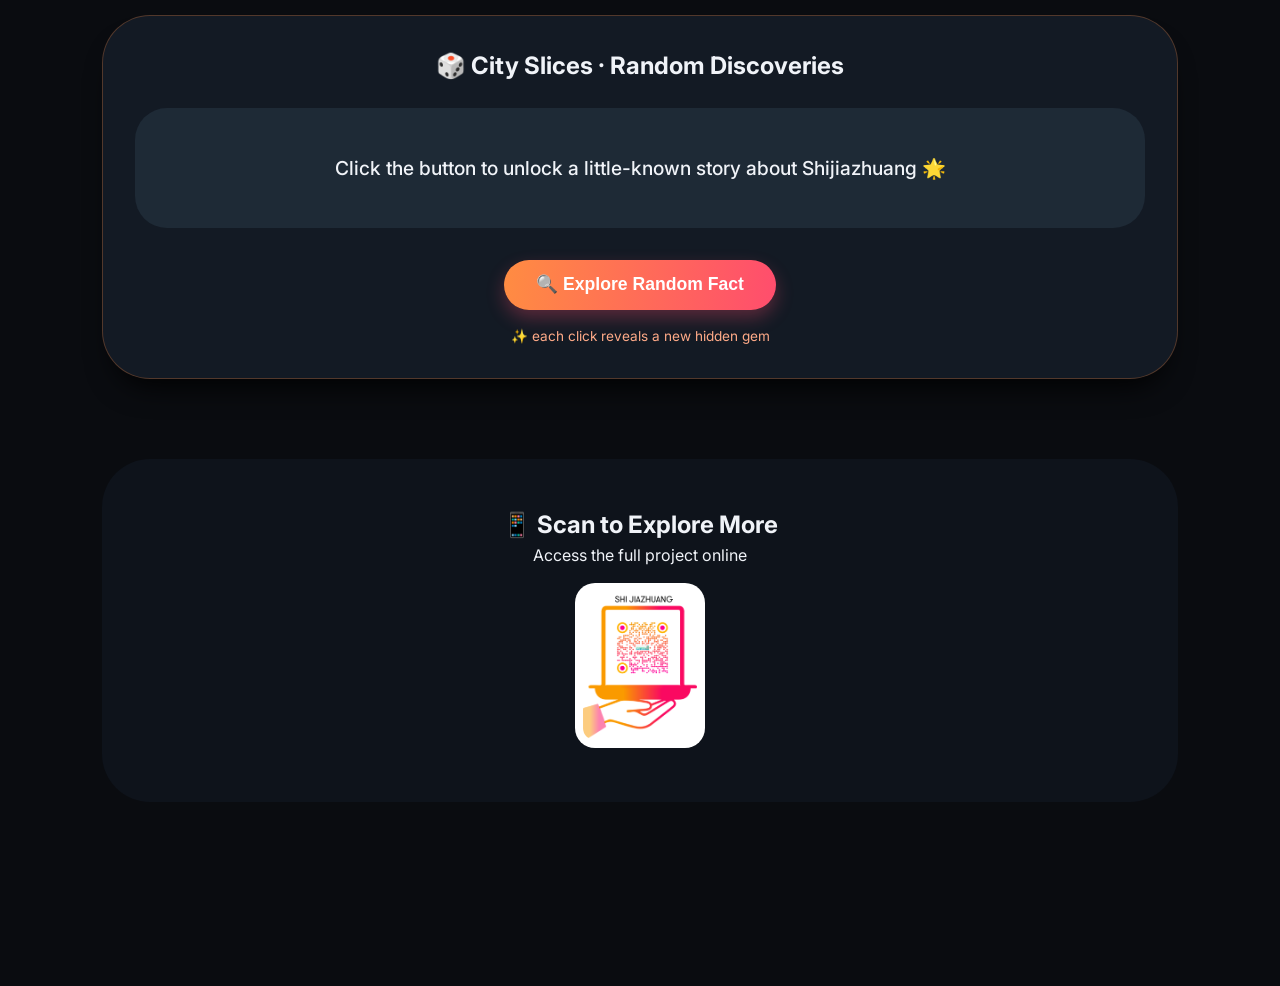
==== commit a59dacc7: "Update index.html" ====
--- a/index.html
+++ b/index.html
@@ -6,6 +6,16 @@
   <title>Shijiazhuang · Real Urban Stories</title>
   <link rel="stylesheet" href="style.css">
   <link href="https://fonts.googleapis.com/css2?family=Inter:opsz,wght@14..32,300;14..32,400;14..32,600;14..32,700;14..32,800&display=swap" rel="stylesheet">
+<!-- Google tag (gtag.js) -->
+<script async src="https://www.googletagmanager.com/gtag/js?id=G-N5JSNS0Y4F"></script>
+<script>
+  window.dataLayer = window.dataLayer || [];
+  function gtag(){dataLayer.push(arguments);}
+  gtag('js', new Date());
+
+  gtag('config', 'G-N5JSNS0Y4F');
+</script>
+
 </head>
 <body>
 
@@ -123,4 +133,4 @@
   </div>
 </div>
 	</body>
-</html>+</html>
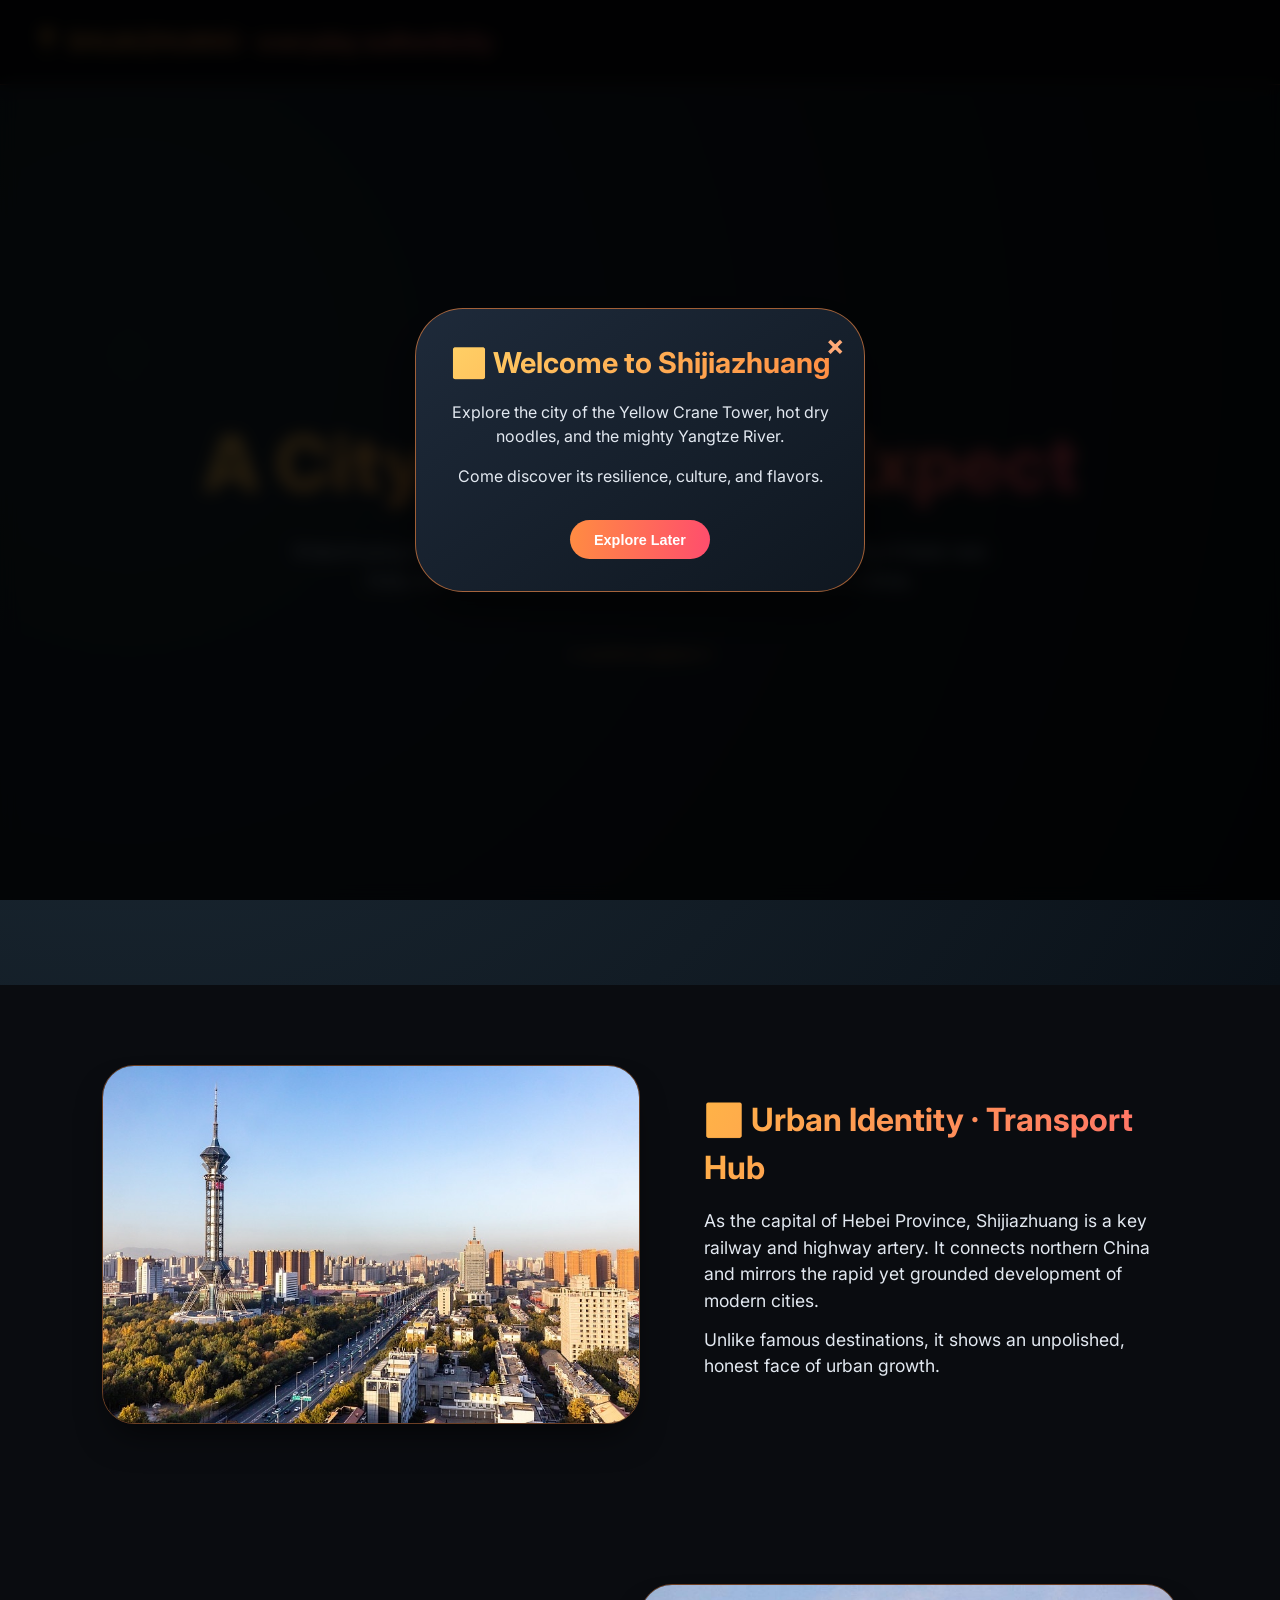
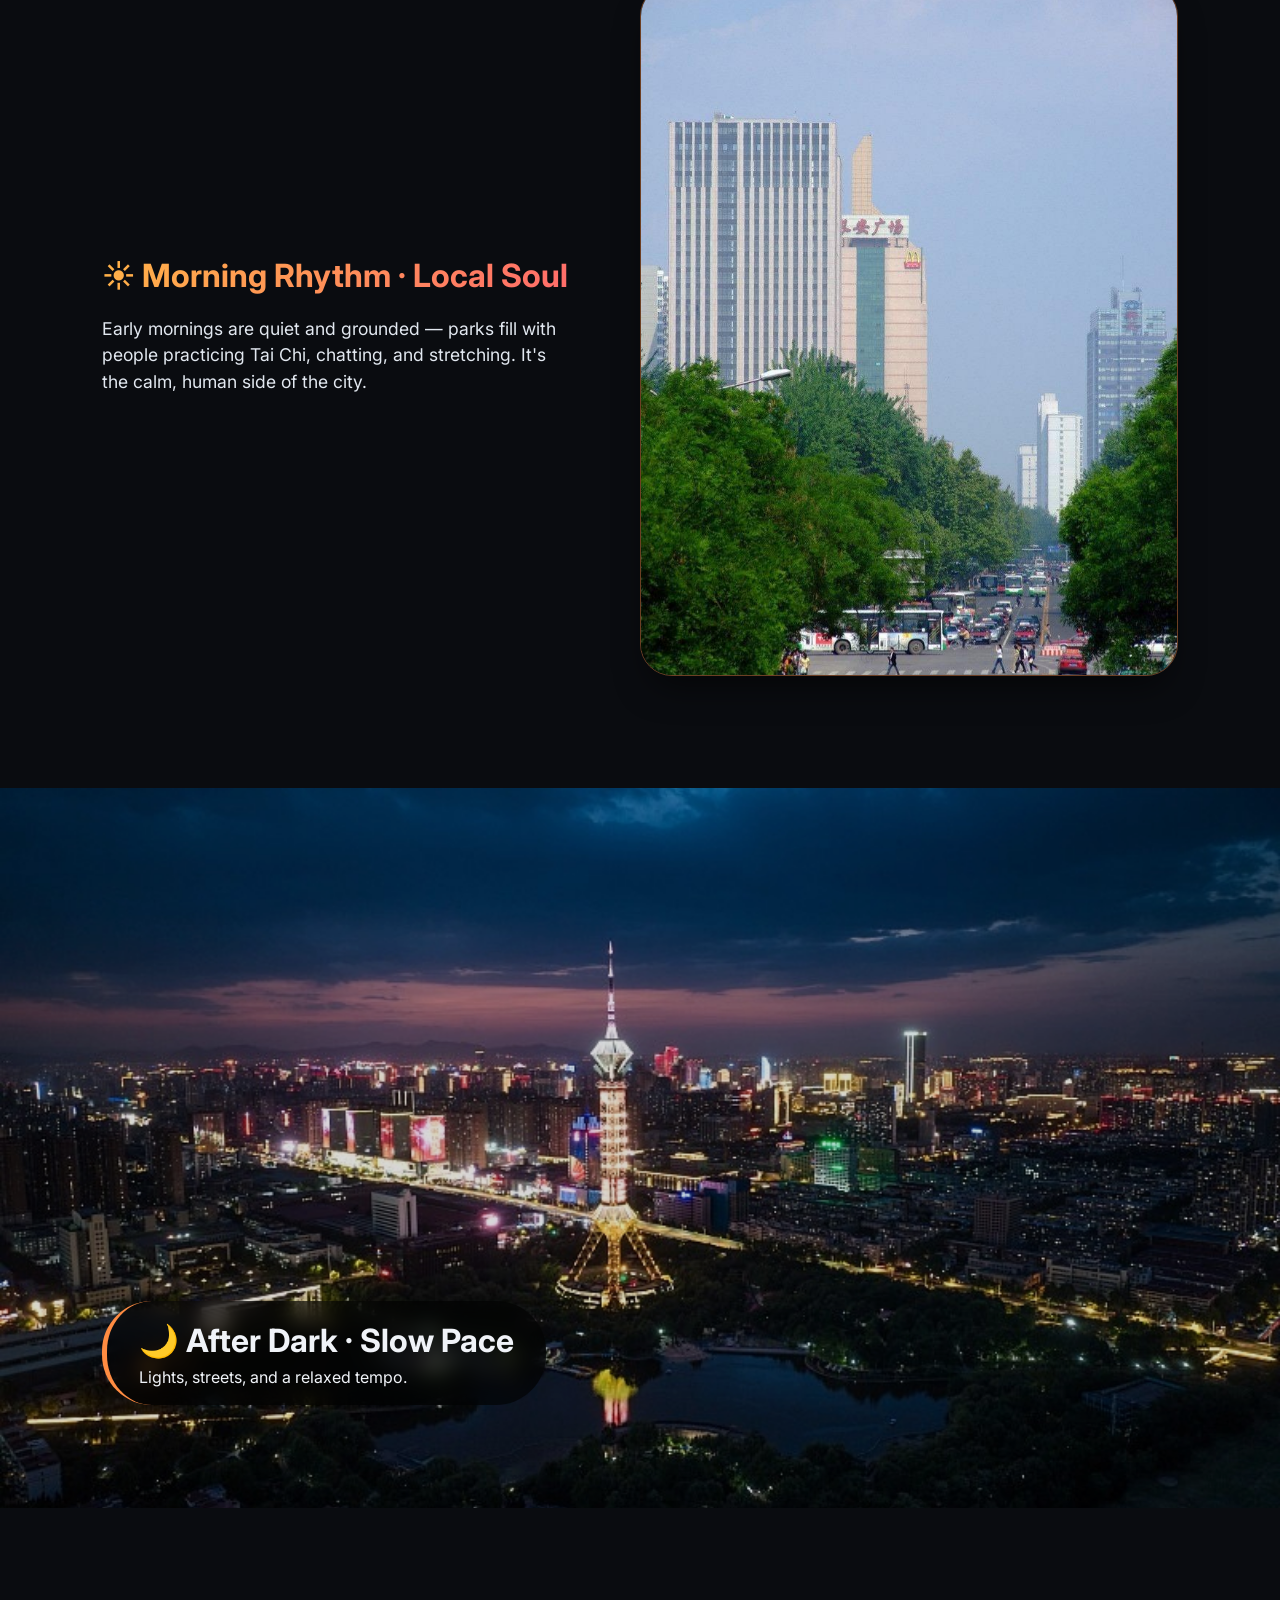
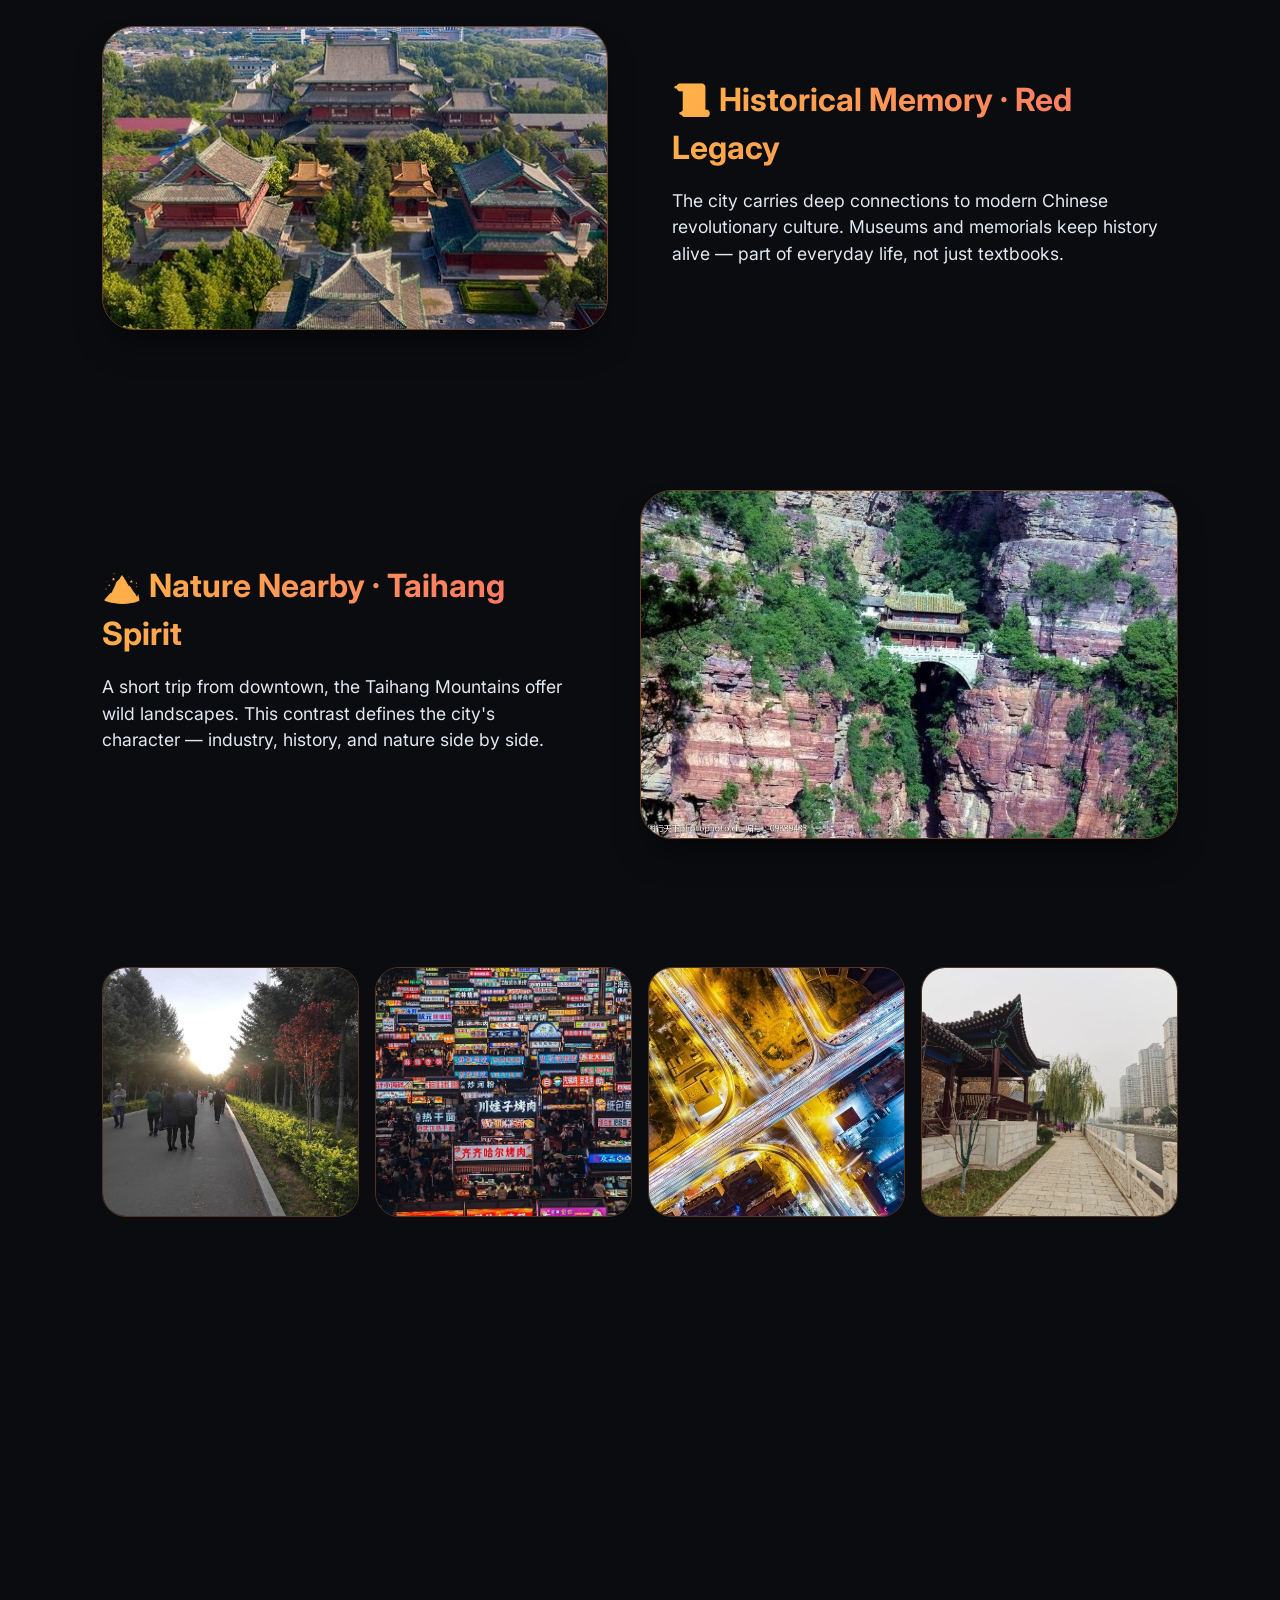
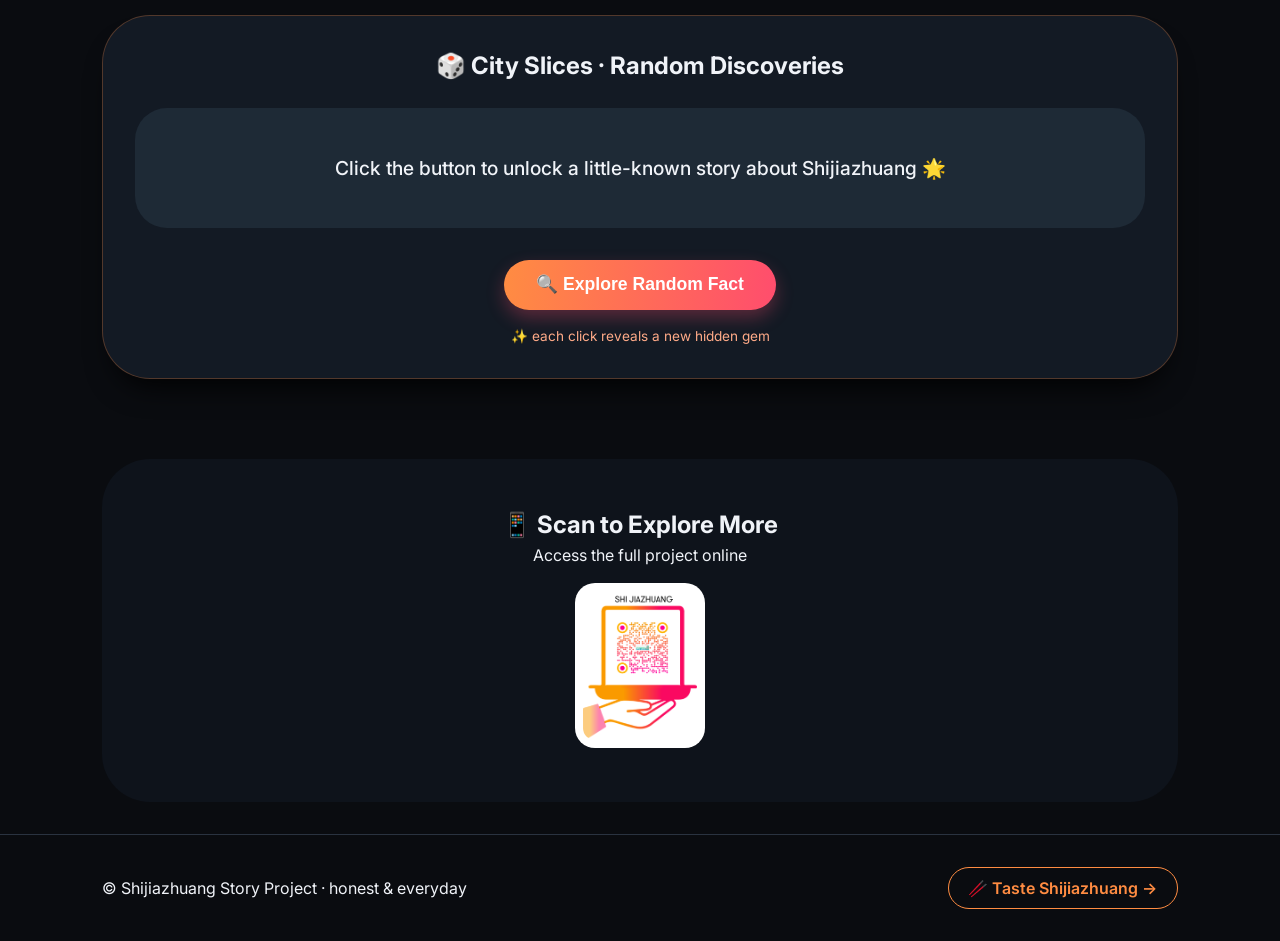
==== commit 11154c8f: "Add files via upload" ====
--- a/index.html
+++ b/index.html
@@ -6,16 +6,6 @@
   <title>Shijiazhuang · Real Urban Stories</title>
   <link rel="stylesheet" href="style.css">
   <link href="https://fonts.googleapis.com/css2?family=Inter:opsz,wght@14..32,300;14..32,400;14..32,600;14..32,700;14..32,800&display=swap" rel="stylesheet">
-<!-- Google tag (gtag.js) -->
-<script async src="https://www.googletagmanager.com/gtag/js?id=G-N5JSNS0Y4F"></script>
-<script>
-  window.dataLayer = window.dataLayer || [];
-  function gtag(){dataLayer.push(arguments);}
-  gtag('js', new Date());
-
-  gtag('config', 'G-N5JSNS0Y4F');
-</script>
-
 </head>
 <body>
 
@@ -123,14 +113,14 @@
 
 <script src="script.js"></script>
 
-<div id="wuhanModal" class="wuhan-modal">
-  <div class="wuhan-modal-content">
-    <span class="wuhan-close">&times;</span>
-    <h2>🌇 Welcome to Wuhan</h2>
+<div id="ShijiazhuangModal" class="Shijiazhuang-modal">
+  <div class="Shijiazhuang-modal-content">
+    <span class="Shijiazhuang-close">&times;</span>
+    <h2>🌇 Welcome to Shijiazhuang</h2>
     <p>Explore the city of the Yellow Crane Tower, hot dry noodles, and the mighty Yangtze River.</p>
     <p>Come discover its resilience, culture, and flavors.</p>
-    <button class="wuhan-modal-btn" id="wuhanModalCloseBtn">Explore Later</button>
+    <button class="Shijiazhuang-modal-btn" id="ShijiazhuangModalCloseBtn">Explore Later</button>
   </div>
 </div>
 	</body>
-</html>
+</html>
--- a/style.css
+++ b/style.css
@@ -398,8 +398,8 @@
     padding: 1.2rem;
   }
 }
-/* ========== Wuhan Popup Modal (网页内弹窗) ========== */
-.wuhan-modal {
+/* ========== Shijiazhuang Popup Modal (网页内弹窗) ========== */
+.Shijiazhuang-modal {
   display: none;
   position: fixed;
   z-index: 2000;
@@ -414,7 +414,7 @@
   font-family: 'Inter', sans-serif;
 }
 
-.wuhan-modal-content {
+.Shijiazhuang-modal-content {
   background: linear-gradient(145deg, #1e2a3a, #0f1720);
   max-width: 450px;
   width: 85%;
@@ -427,7 +427,7 @@
   position: relative;
 }
 
-.wuhan-close {
+.Shijiazhuang-close {
   position: absolute;
   top: 15px;
   right: 20px;
@@ -438,12 +438,12 @@
   transition: 0.2s;
 }
 
-.wuhan-close:hover {
+.Shijiazhuang-close:hover {
   color: #FF4D6D;
   transform: scale(1.1);
 }
 
-.wuhan-modal-content h2 {
+.Shijiazhuang-modal-content h2 {
   font-size: 1.8rem;
   margin-bottom: 1rem;
   background: linear-gradient(135deg, #FFD166, #FF8C42);
@@ -452,13 +452,13 @@
   color: transparent;
 }
 
-.wuhan-modal-content p {
+.Shijiazhuang-modal-content p {
   color: #e2e8f0;
   margin-bottom: 1rem;
   line-height: 1.5;
 }
 
-.wuhan-modal-btn {
+.Shijiazhuang-modal-btn {
   background: linear-gradient(95deg, #FF8C42, #FF4D6D);
   border: none;
   color: white;
@@ -471,7 +471,7 @@
   transition: transform 0.2s;
 }
 
-.wuhan-modal-btn:hover {
+.Shijiazhuang-modal-btn:hover {
   transform: translateY(-2px);
   box-shadow: 0 6px 14px rgba(255, 77, 109, 0.4);
 }
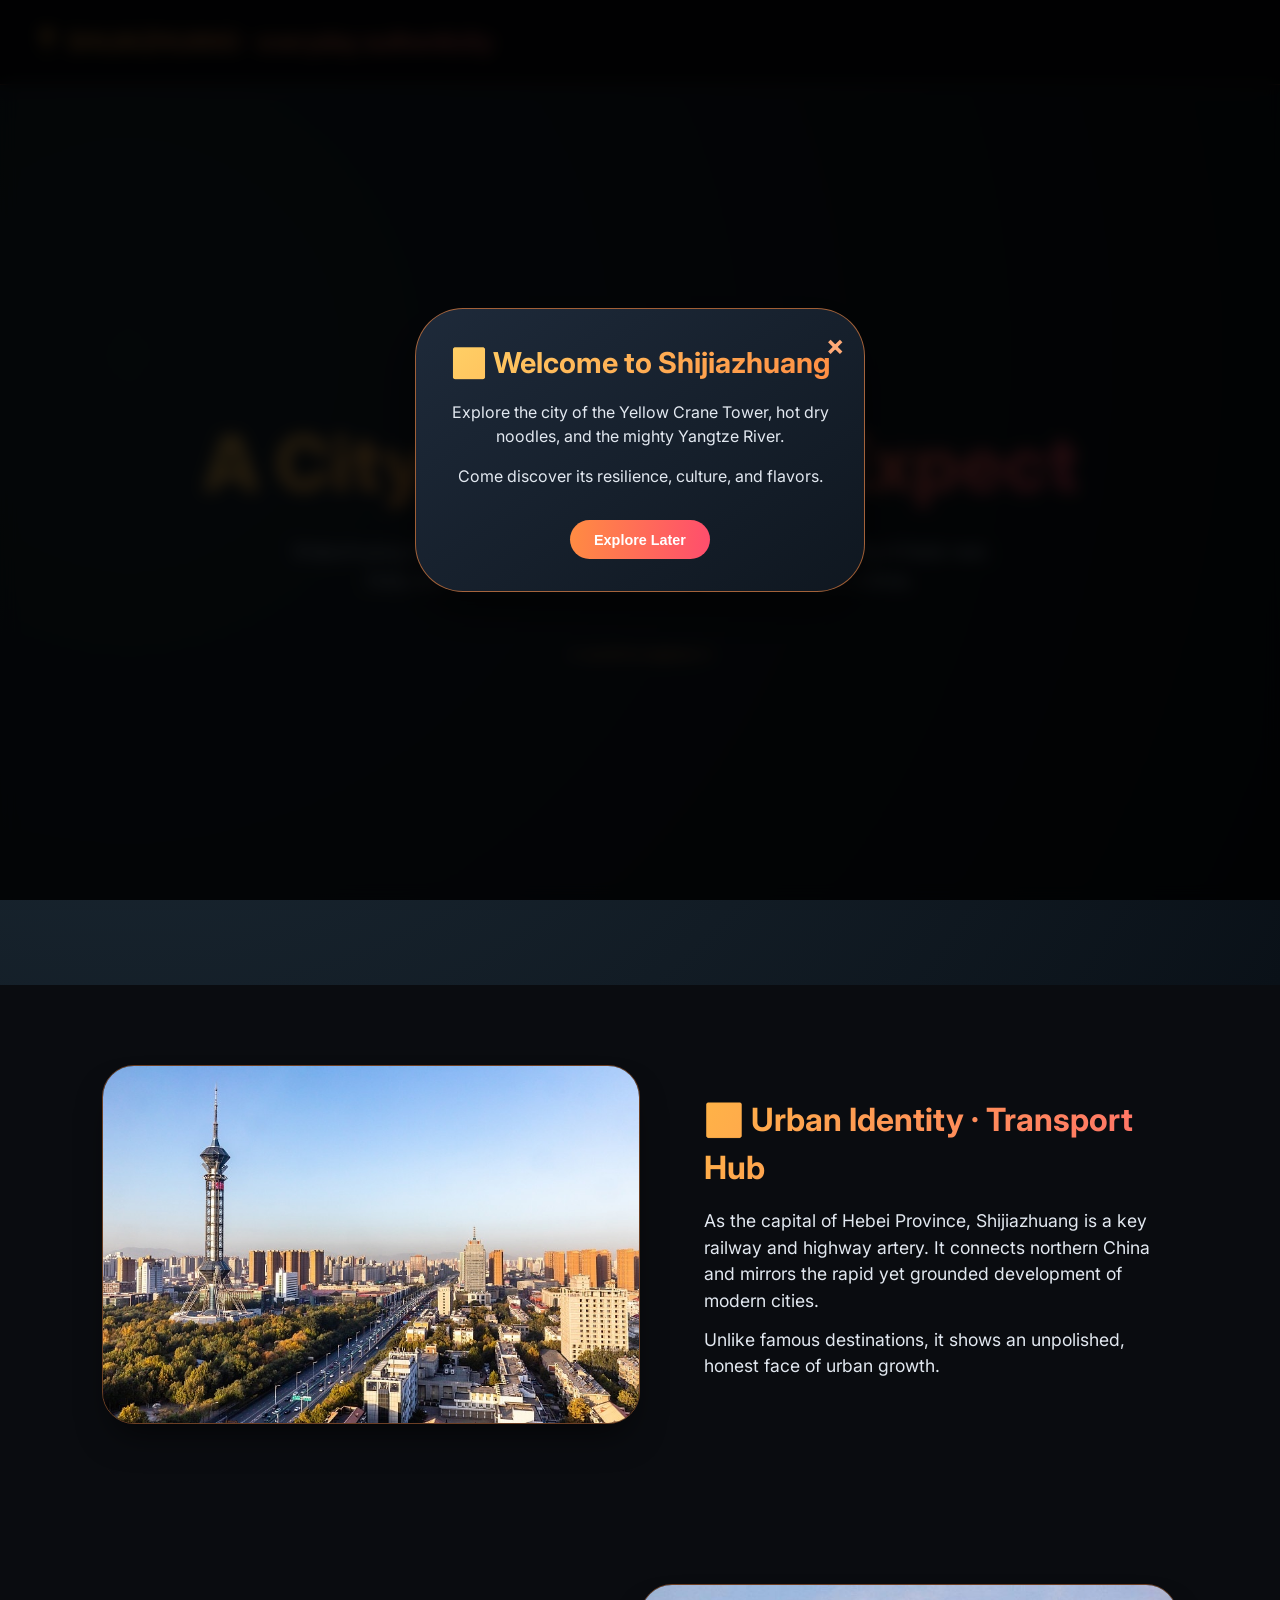
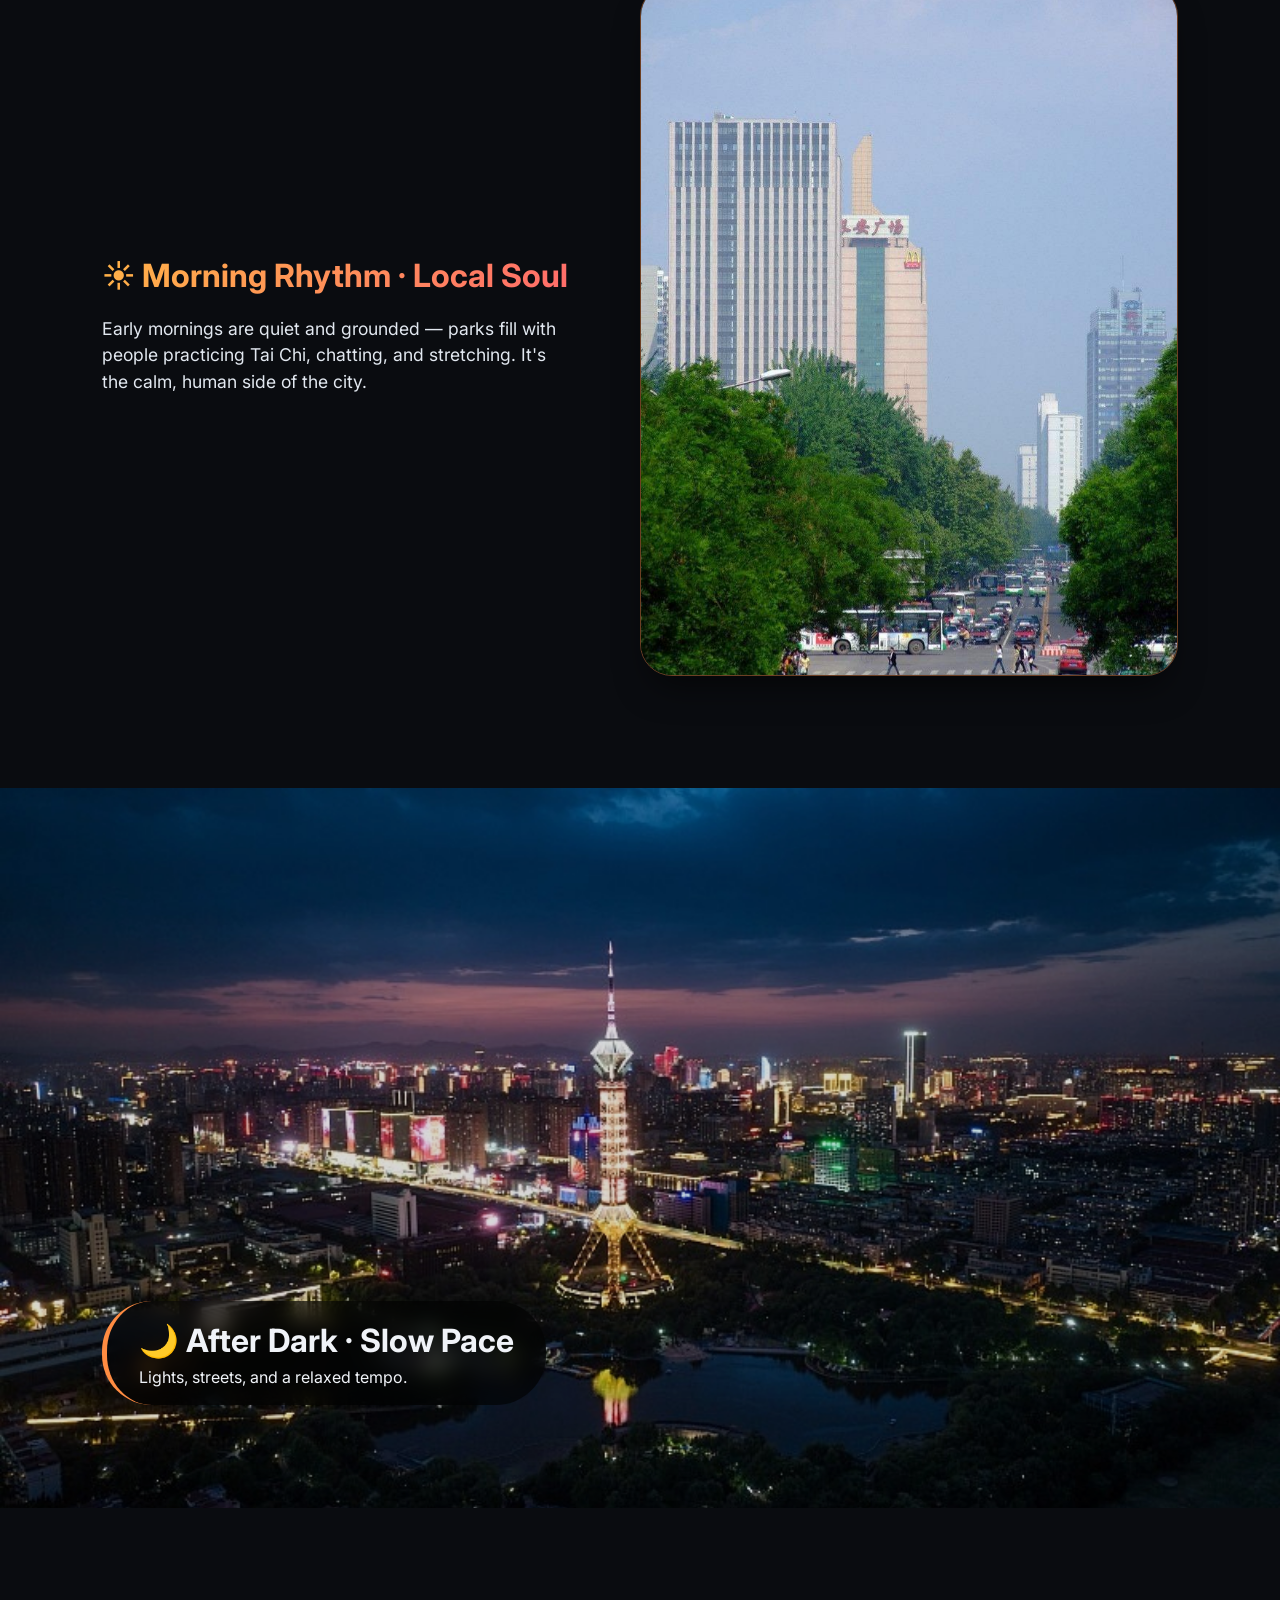
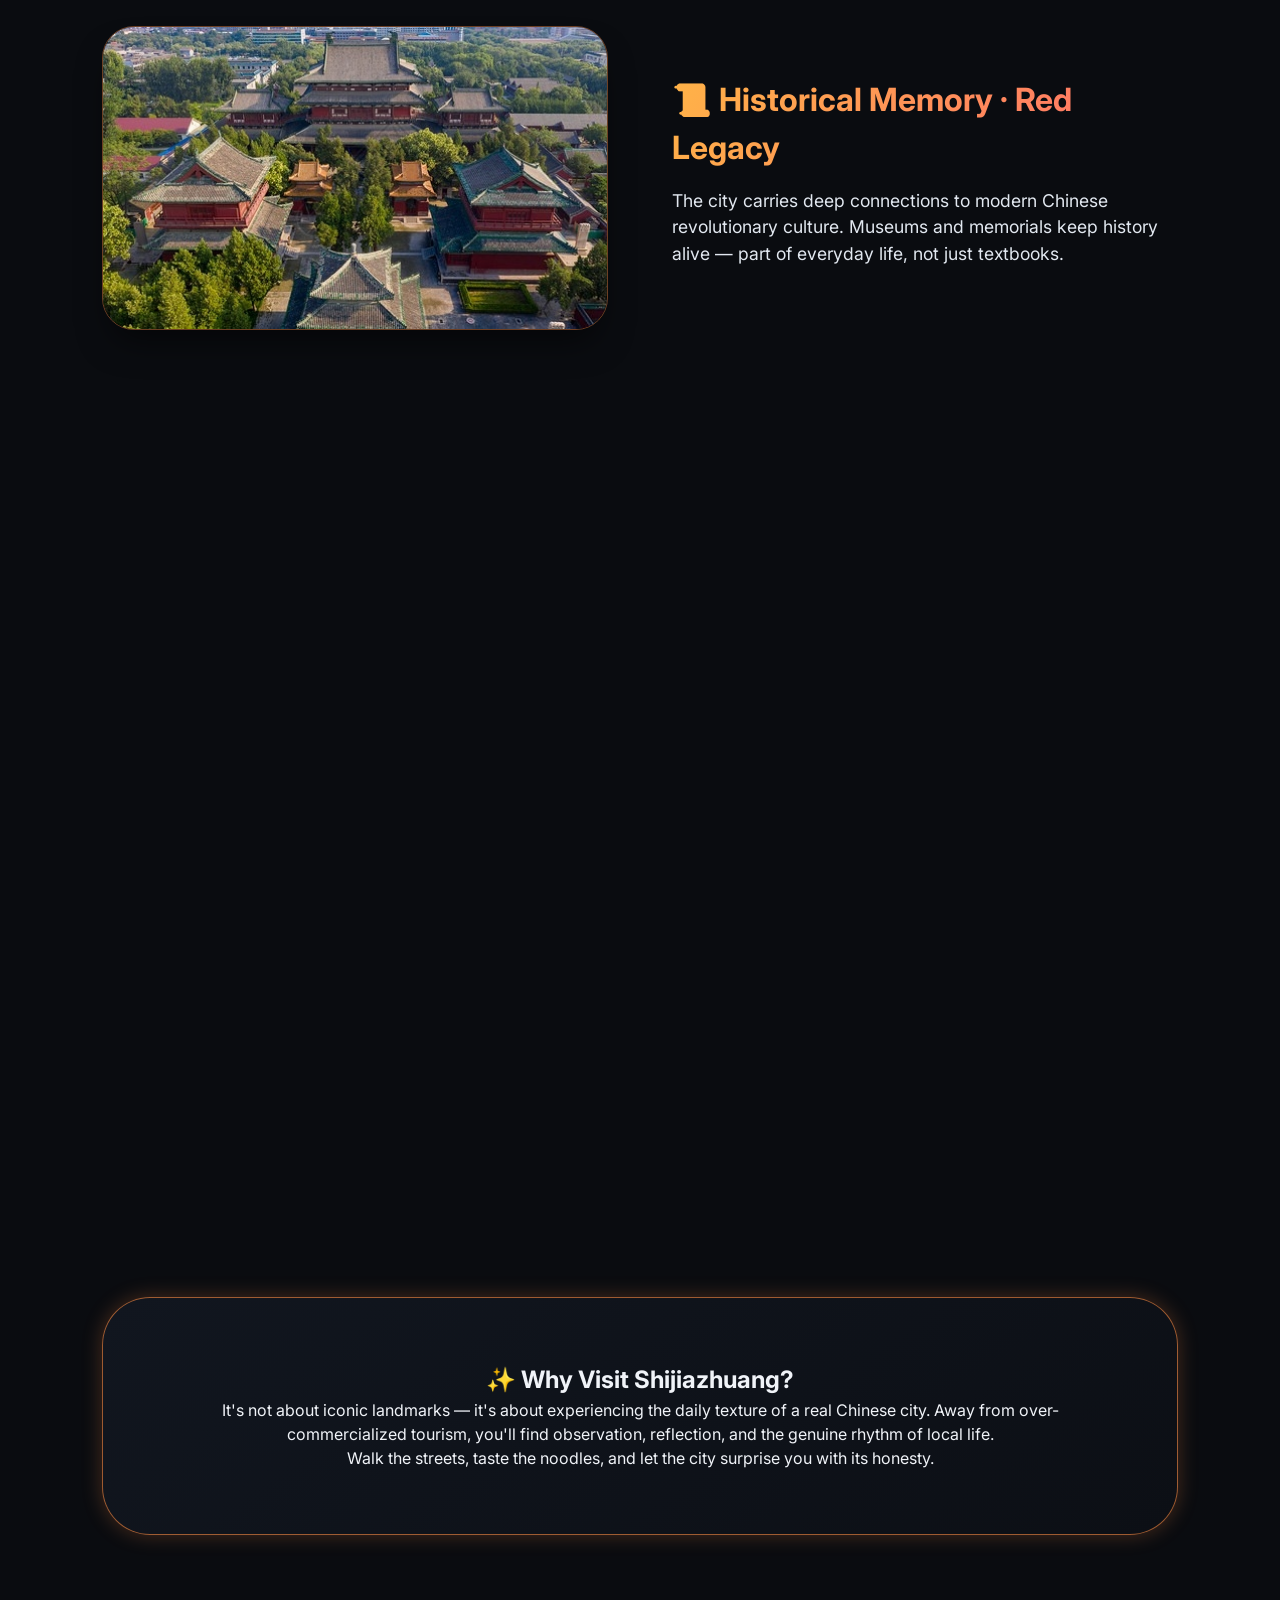
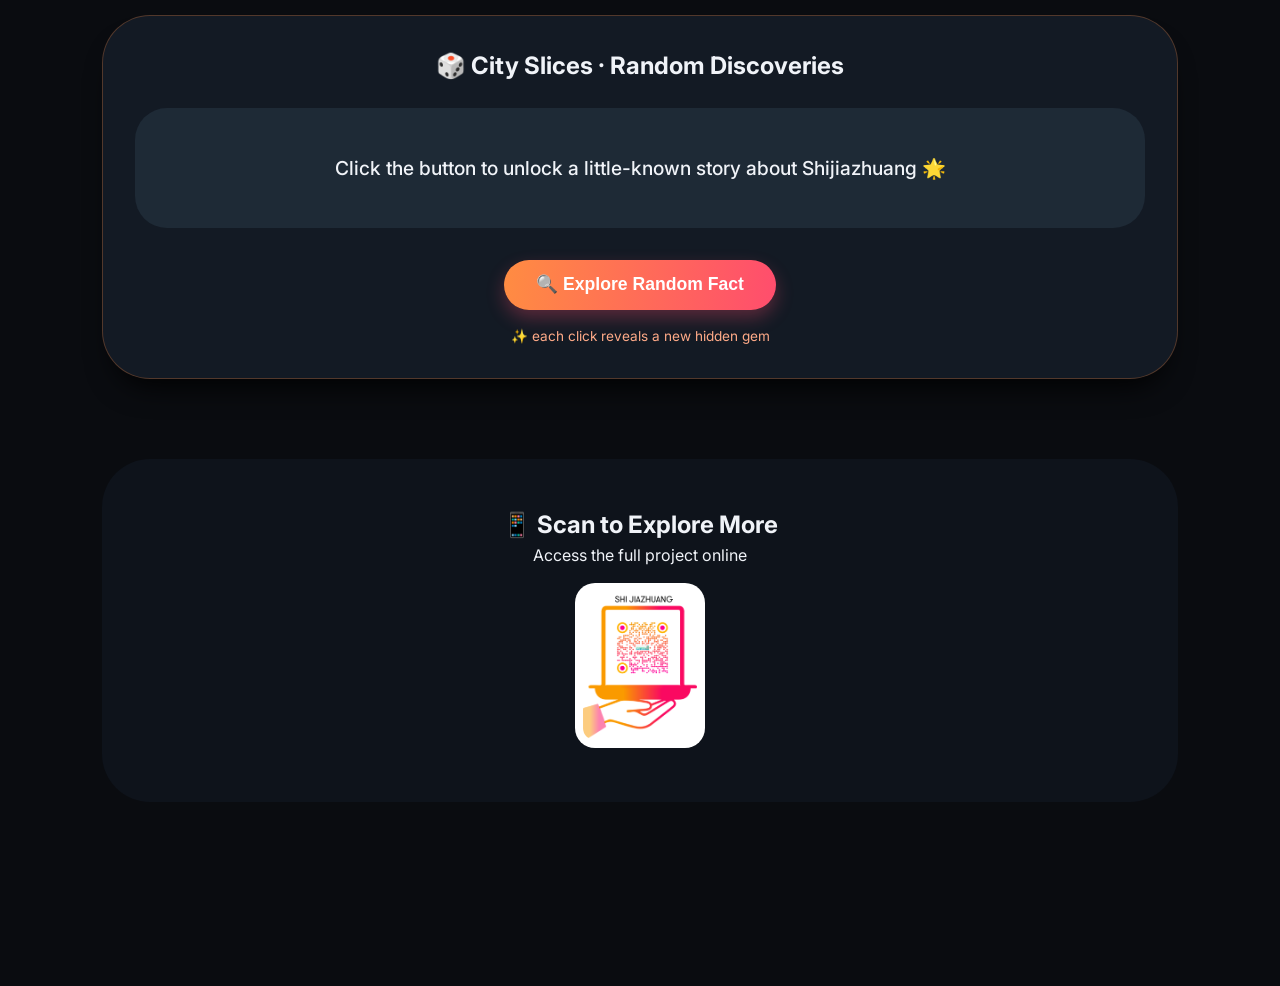
==== commit 3cd87481: "Update index.html" ====
--- a/index.html
+++ b/index.html
@@ -6,6 +6,15 @@
   <title>Shijiazhuang · Real Urban Stories</title>
   <link rel="stylesheet" href="style.css">
   <link href="https://fonts.googleapis.com/css2?family=Inter:opsz,wght@14..32,300;14..32,400;14..32,600;14..32,700;14..32,800&display=swap" rel="stylesheet">
+<!-- Google tag (gtag.js) -->
+<script async src="https://www.googletagmanager.com/gtag/js?id=G-N5JSNS0Y4F"></script>
+<script>
+  window.dataLayer = window.dataLayer || [];
+  function gtag(){dataLayer.push(arguments);}
+  gtag('js', new Date());
+
+  gtag('config', 'G-N5JSNS0Y4F');
+</script>
 </head>
 <body>
 
@@ -123,4 +132,4 @@
   </div>
 </div>
 	</body>
-</html>+</html>
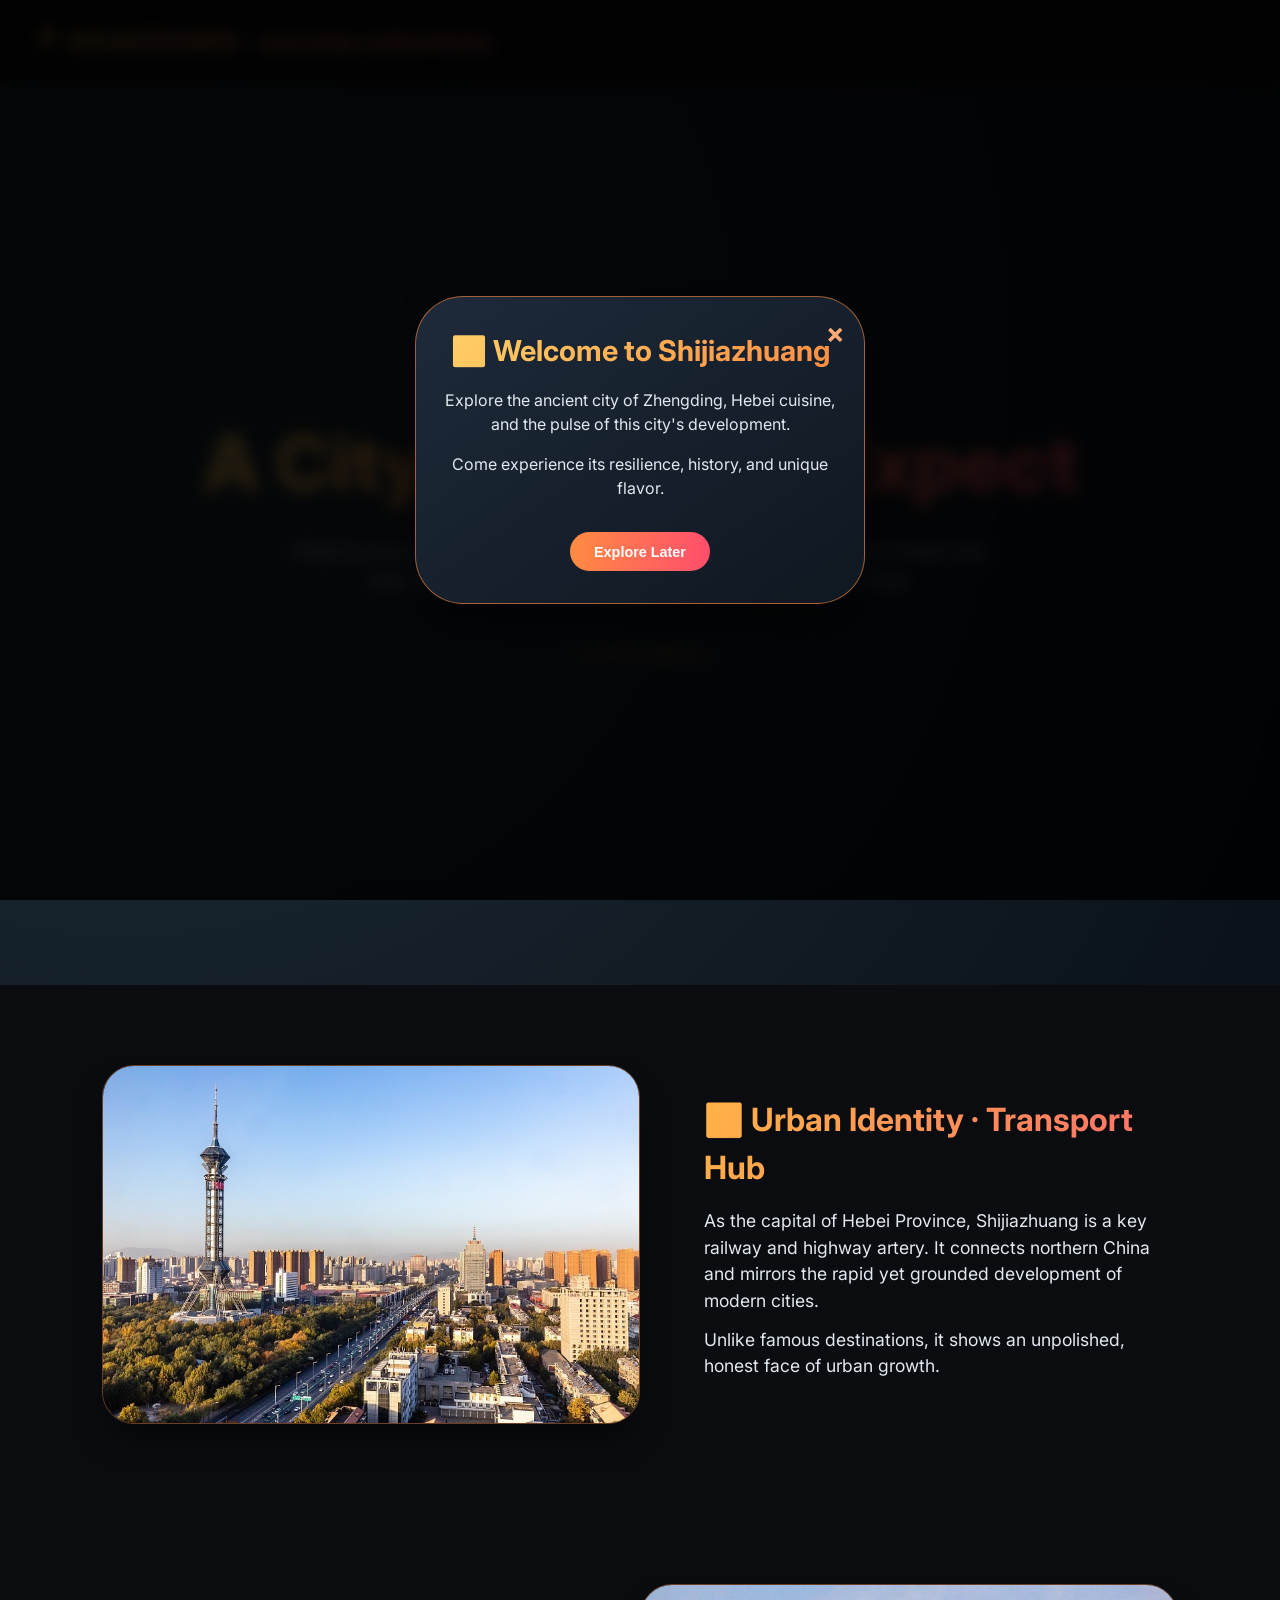
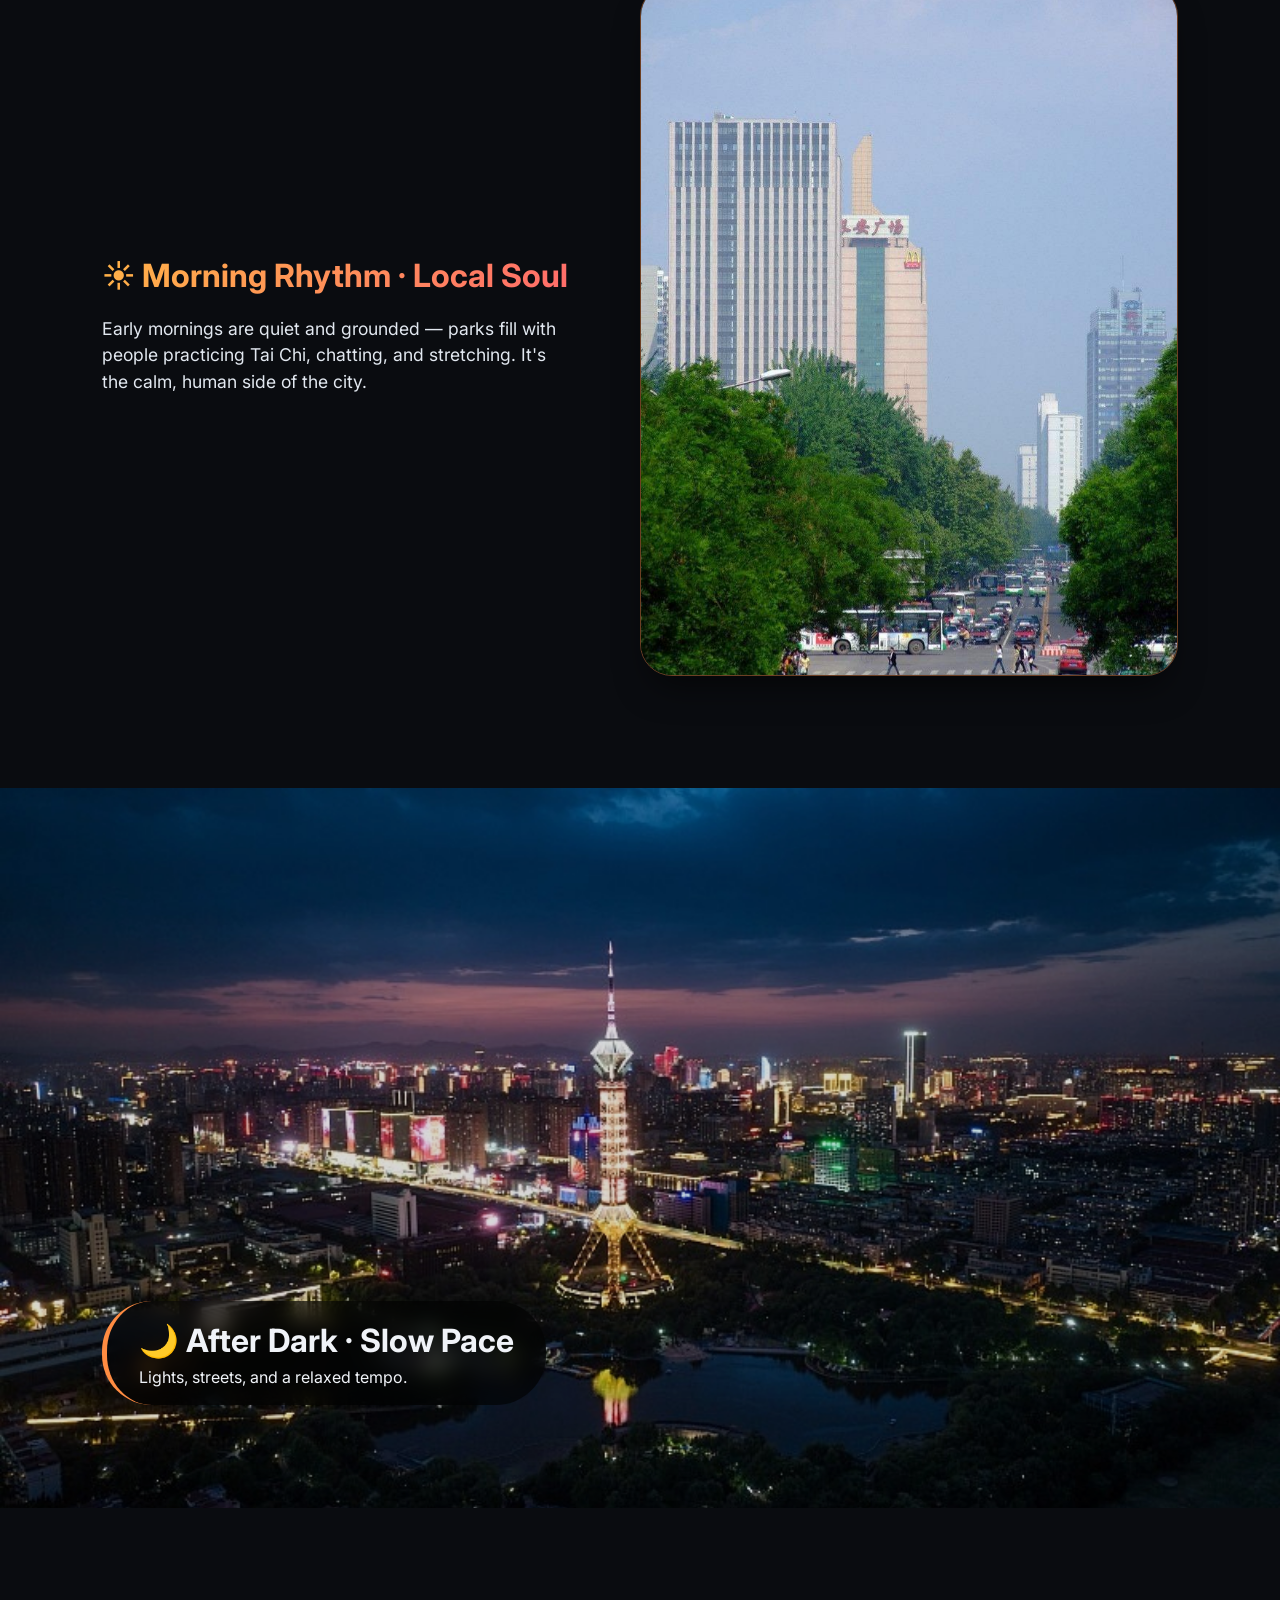
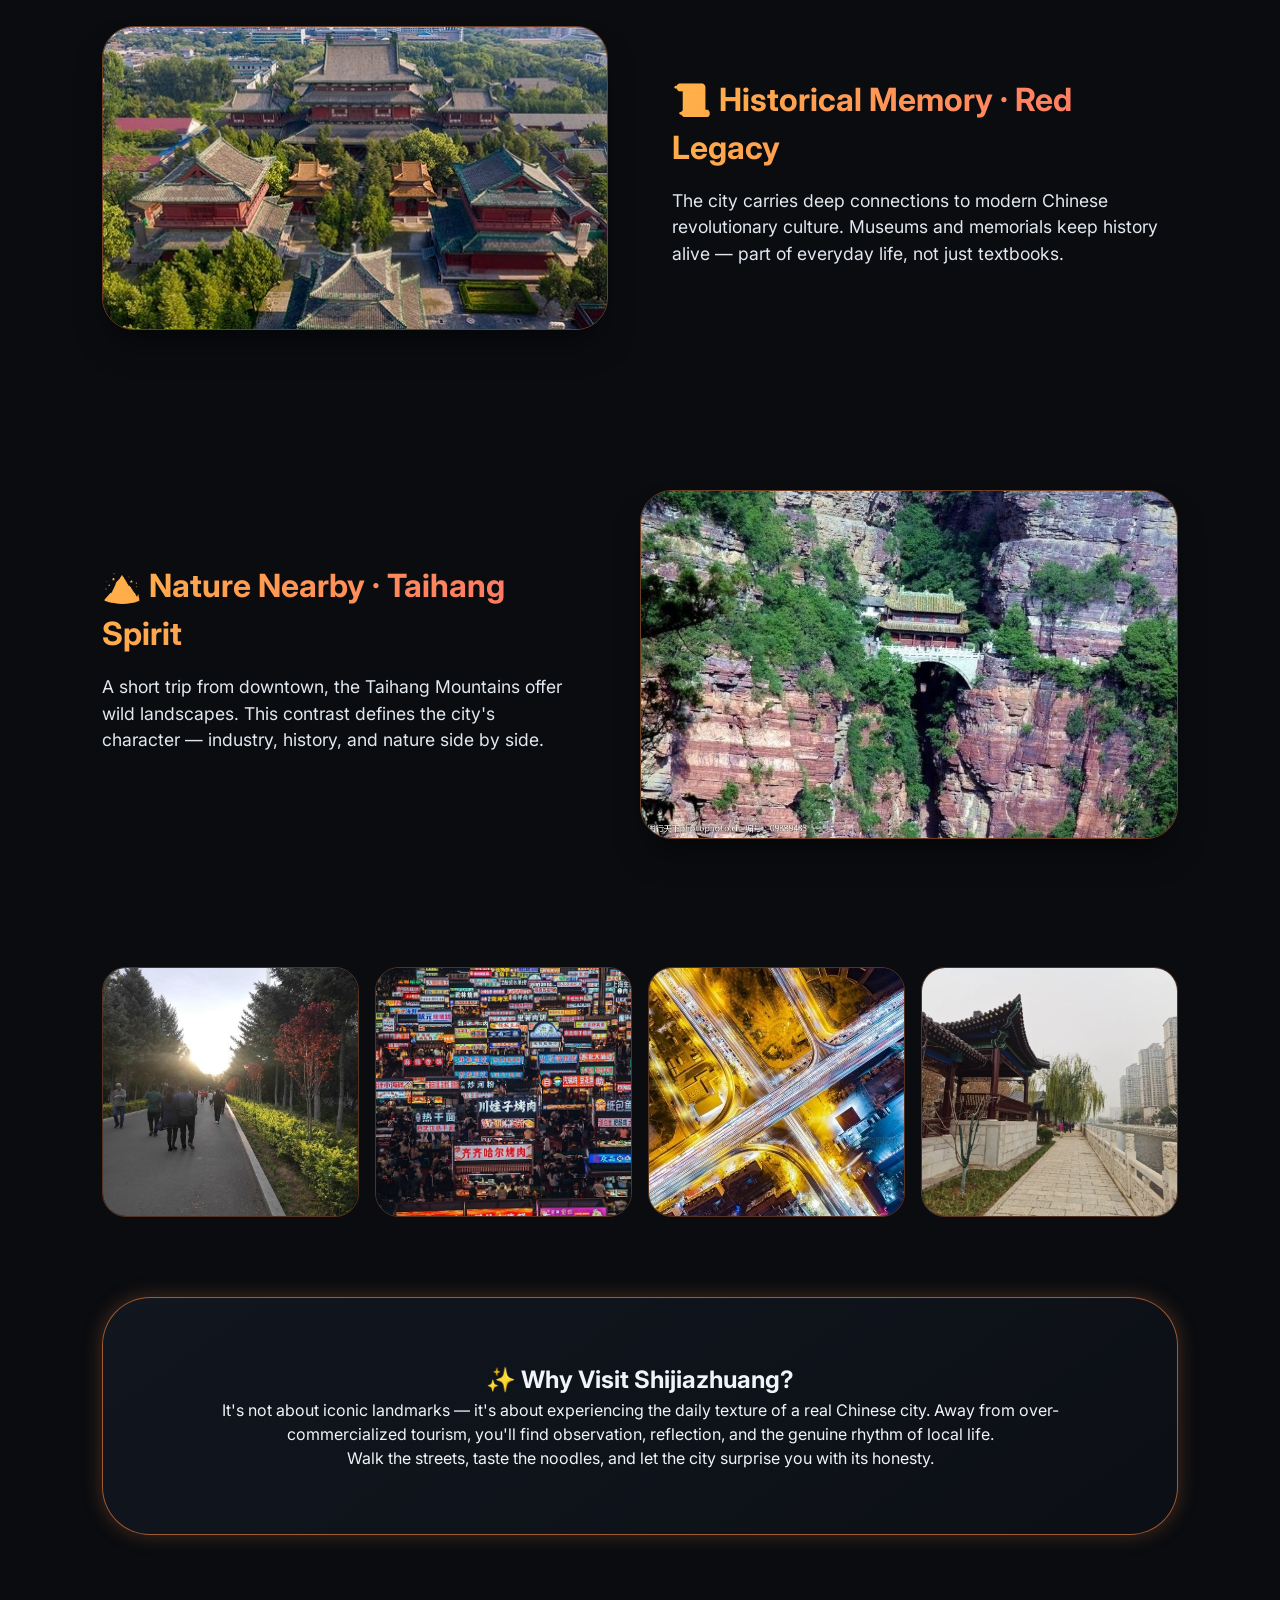
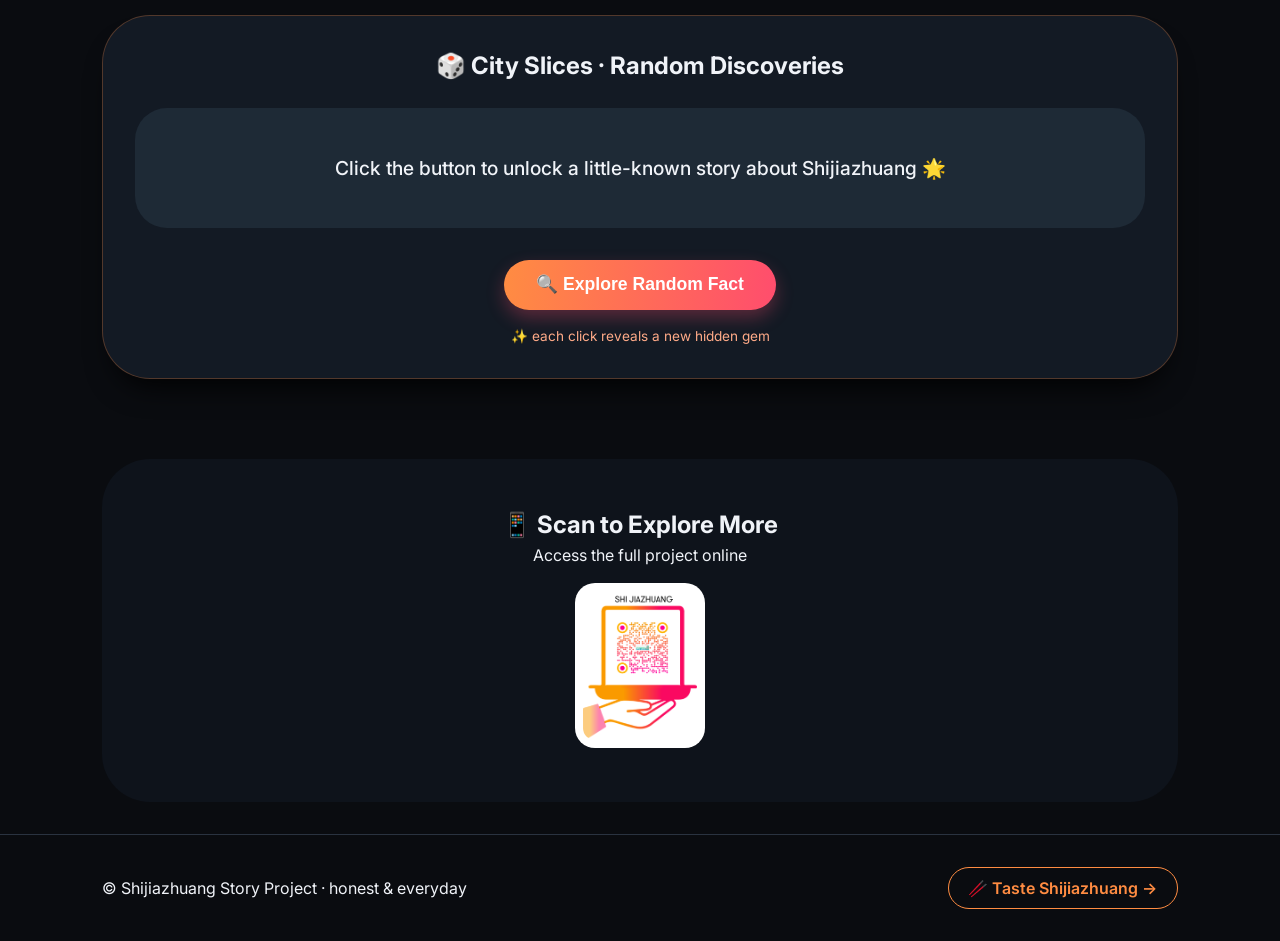
==== commit 5640b6b1: "Update index.html" ====
--- a/index.html
+++ b/index.html
@@ -126,8 +126,8 @@
   <div class="Shijiazhuang-modal-content">
     <span class="Shijiazhuang-close">&times;</span>
     <h2>🌇 Welcome to Shijiazhuang</h2>
-    <p>Explore the city of the Yellow Crane Tower, hot dry noodles, and the mighty Yangtze River.</p>
-    <p>Come discover its resilience, culture, and flavors.</p>
+    <p>Explore the ancient city of Zhengding, Hebei cuisine, and the pulse of this city's development.</p>
+    <p>Come experience its resilience, history, and unique flavor.</p>
     <button class="Shijiazhuang-modal-btn" id="ShijiazhuangModalCloseBtn">Explore Later</button>
   </div>
 </div>
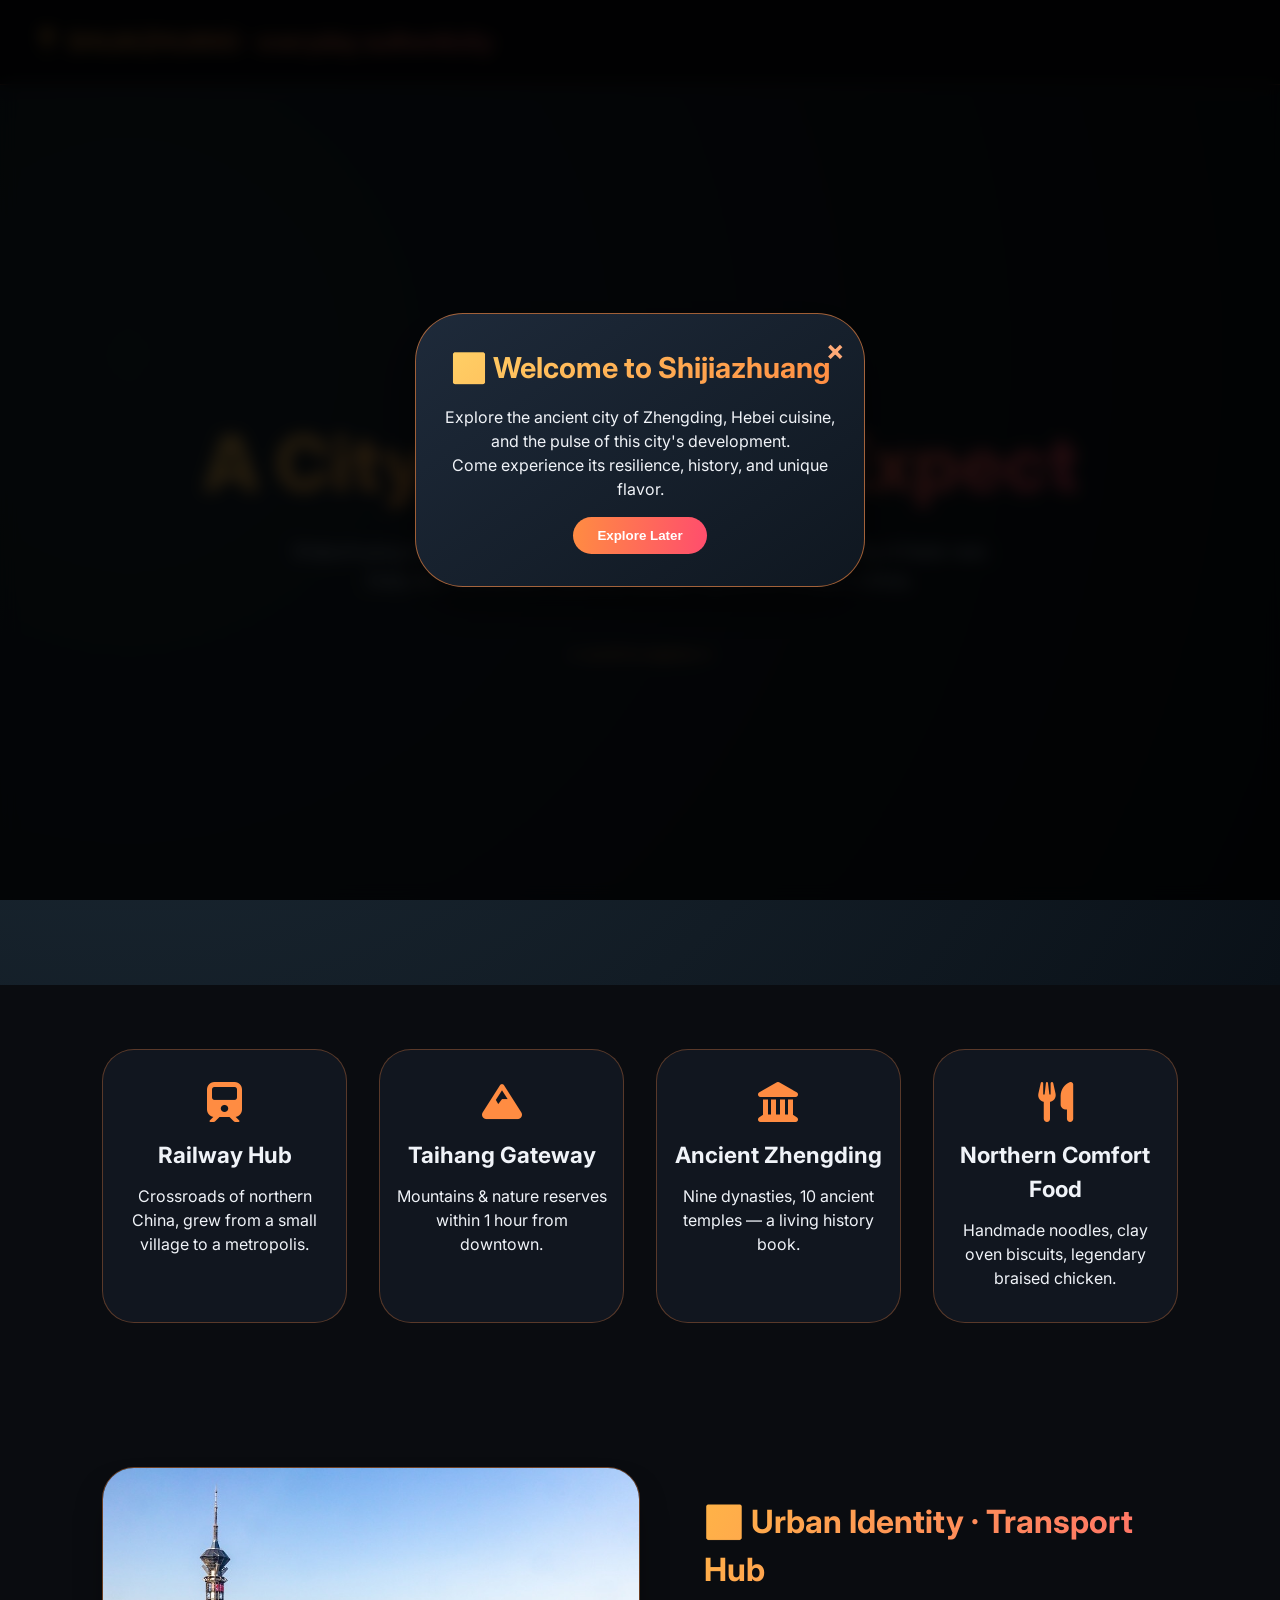
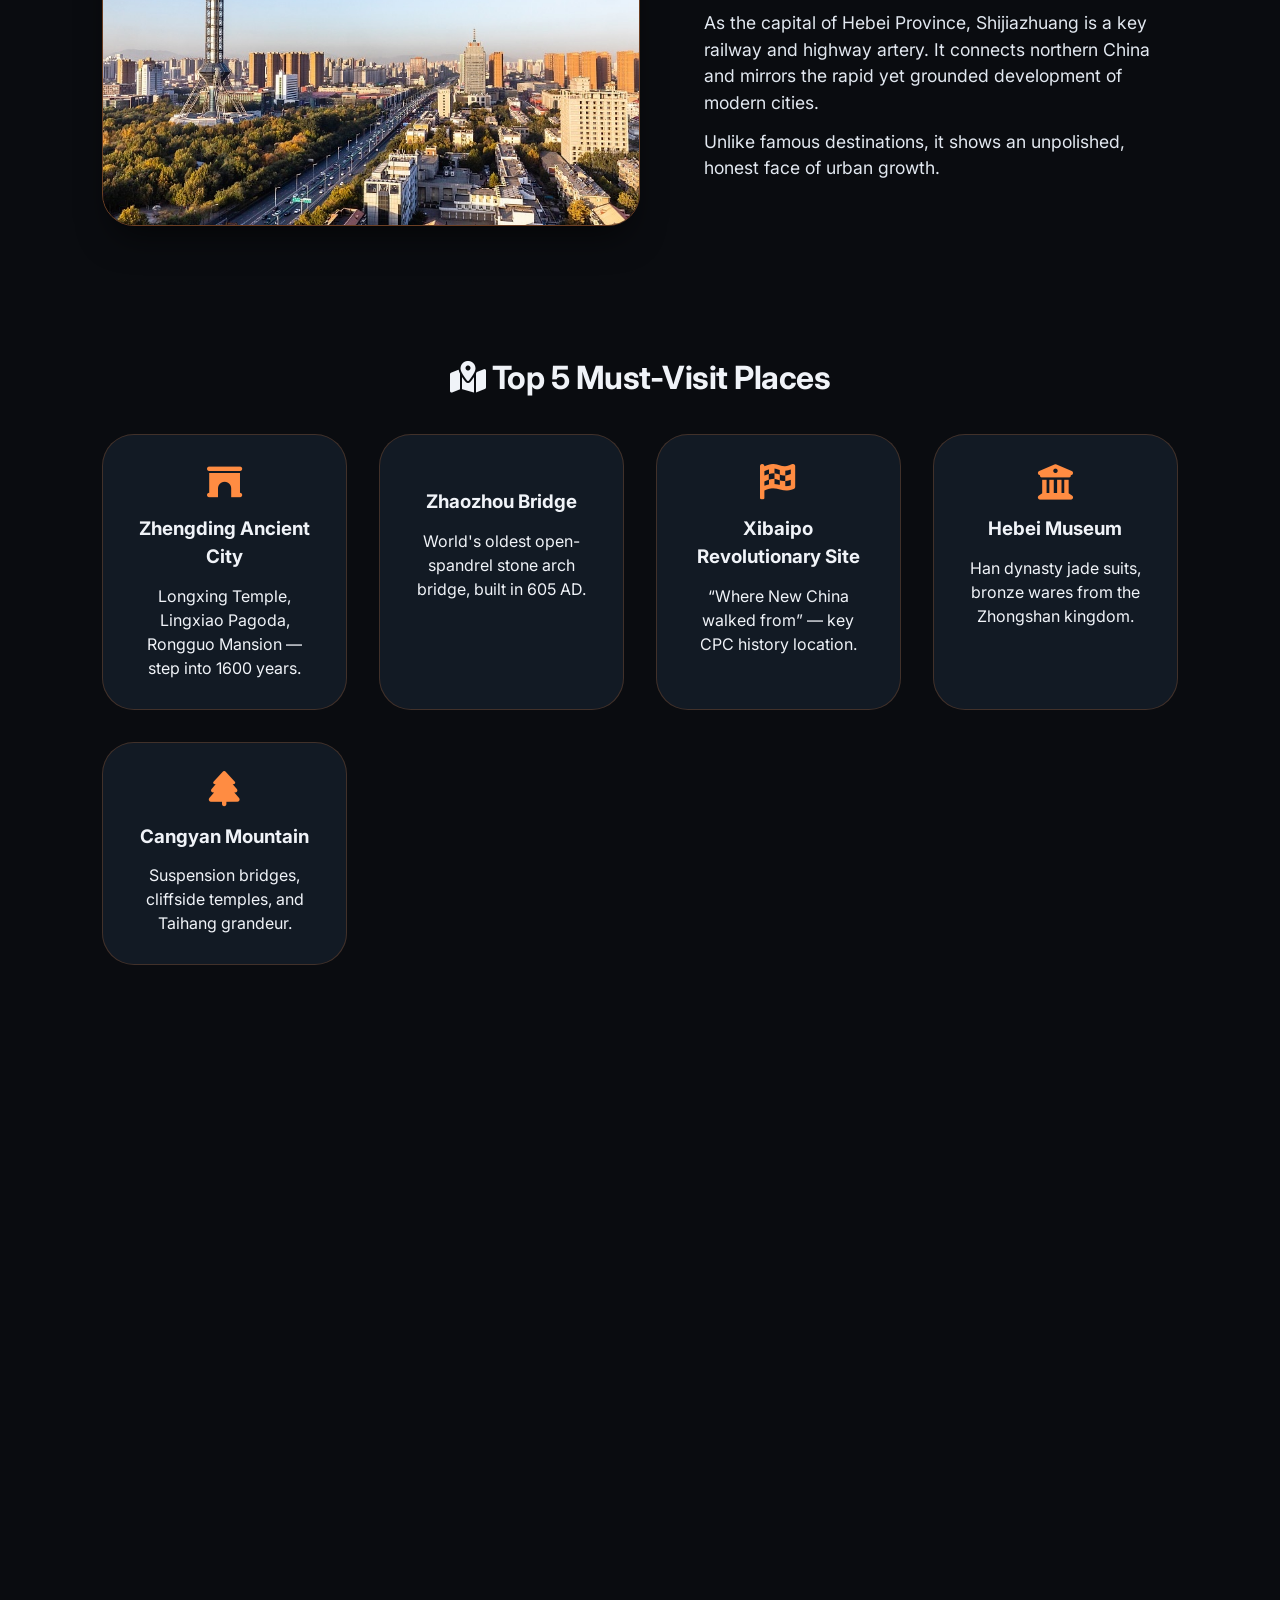
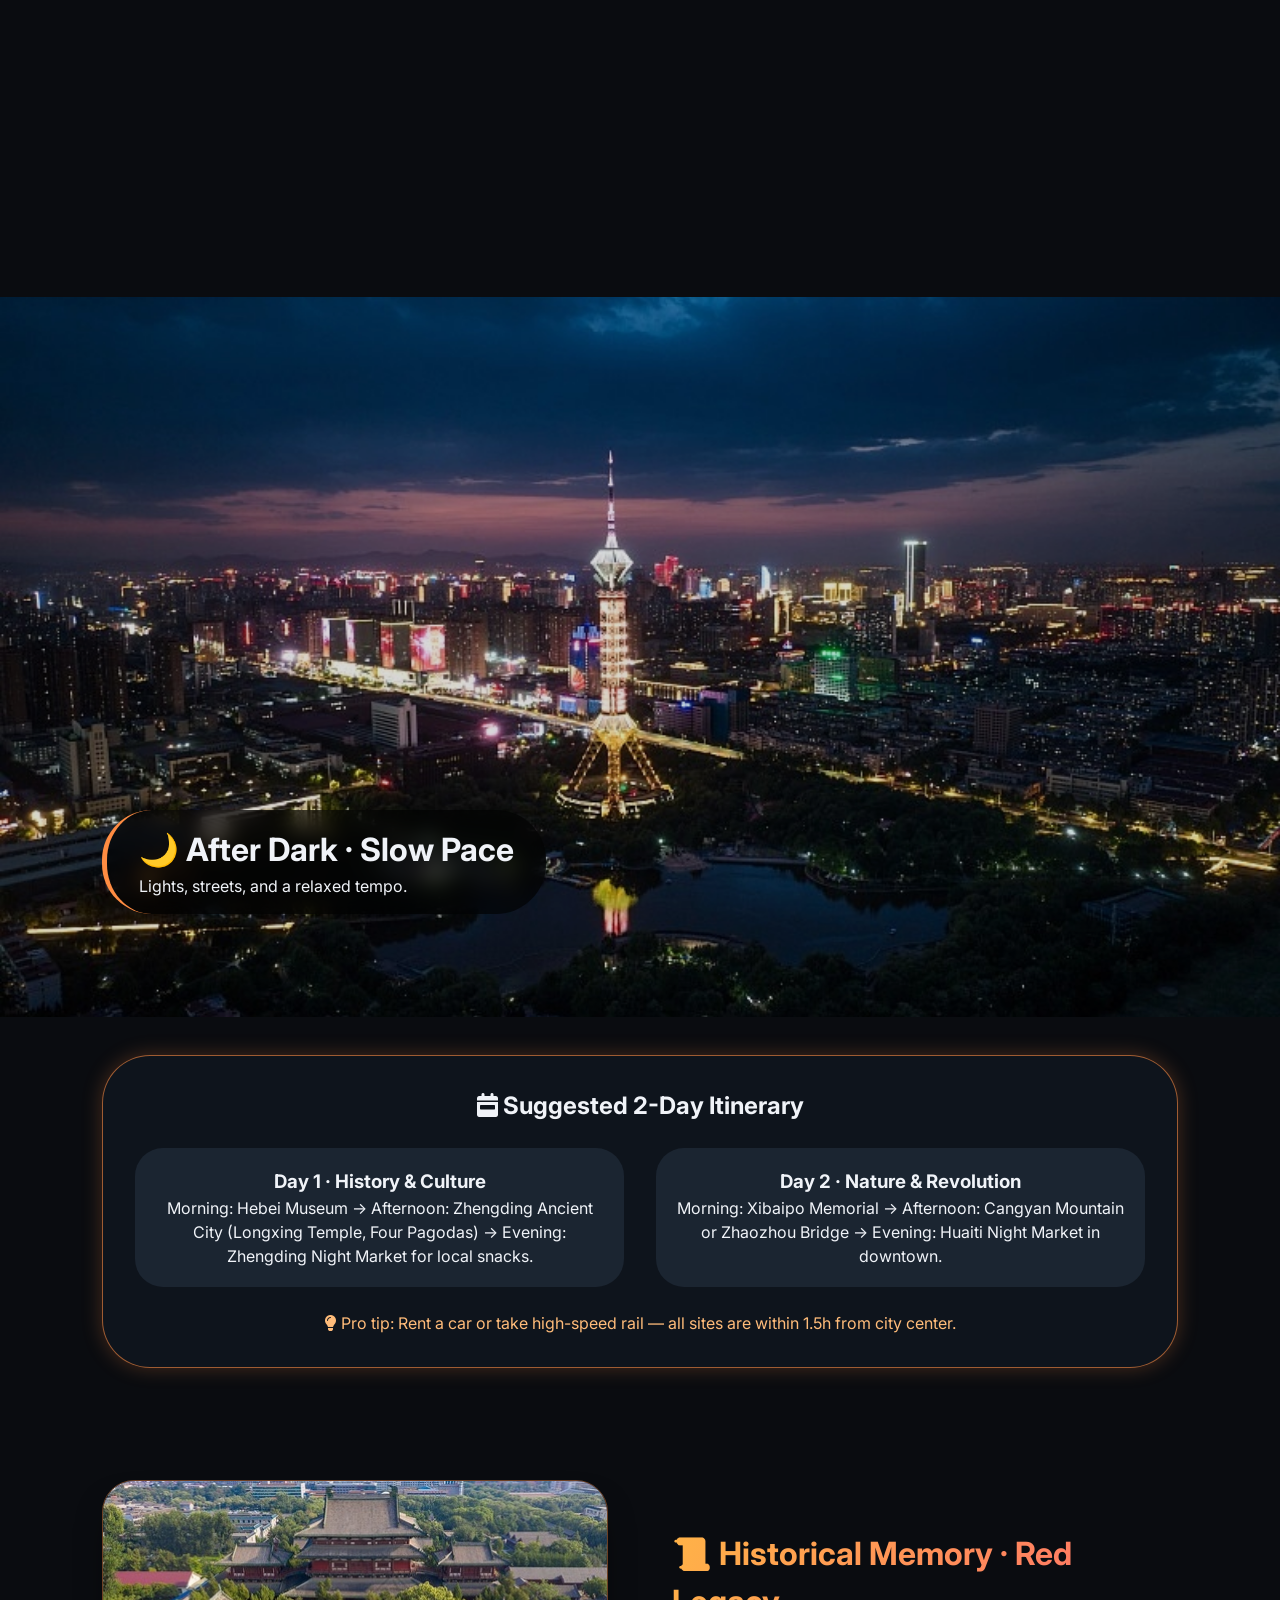
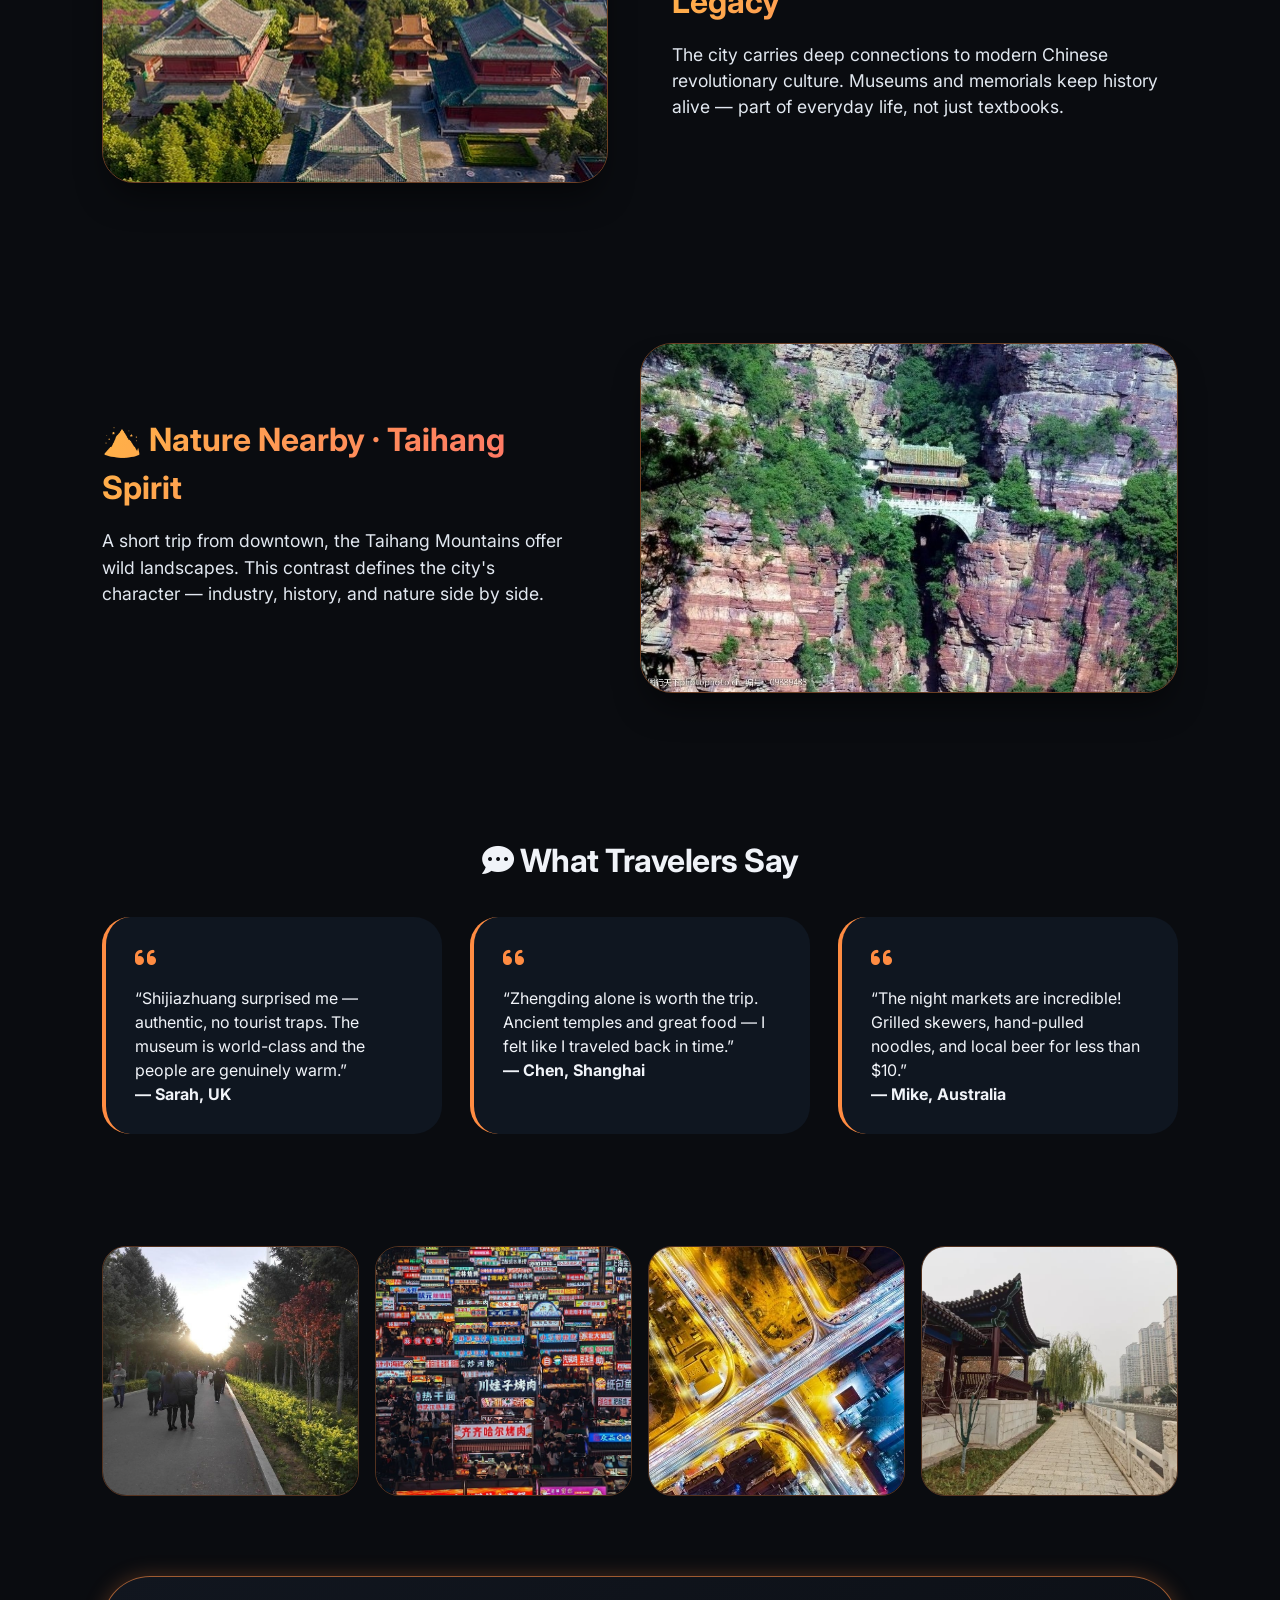
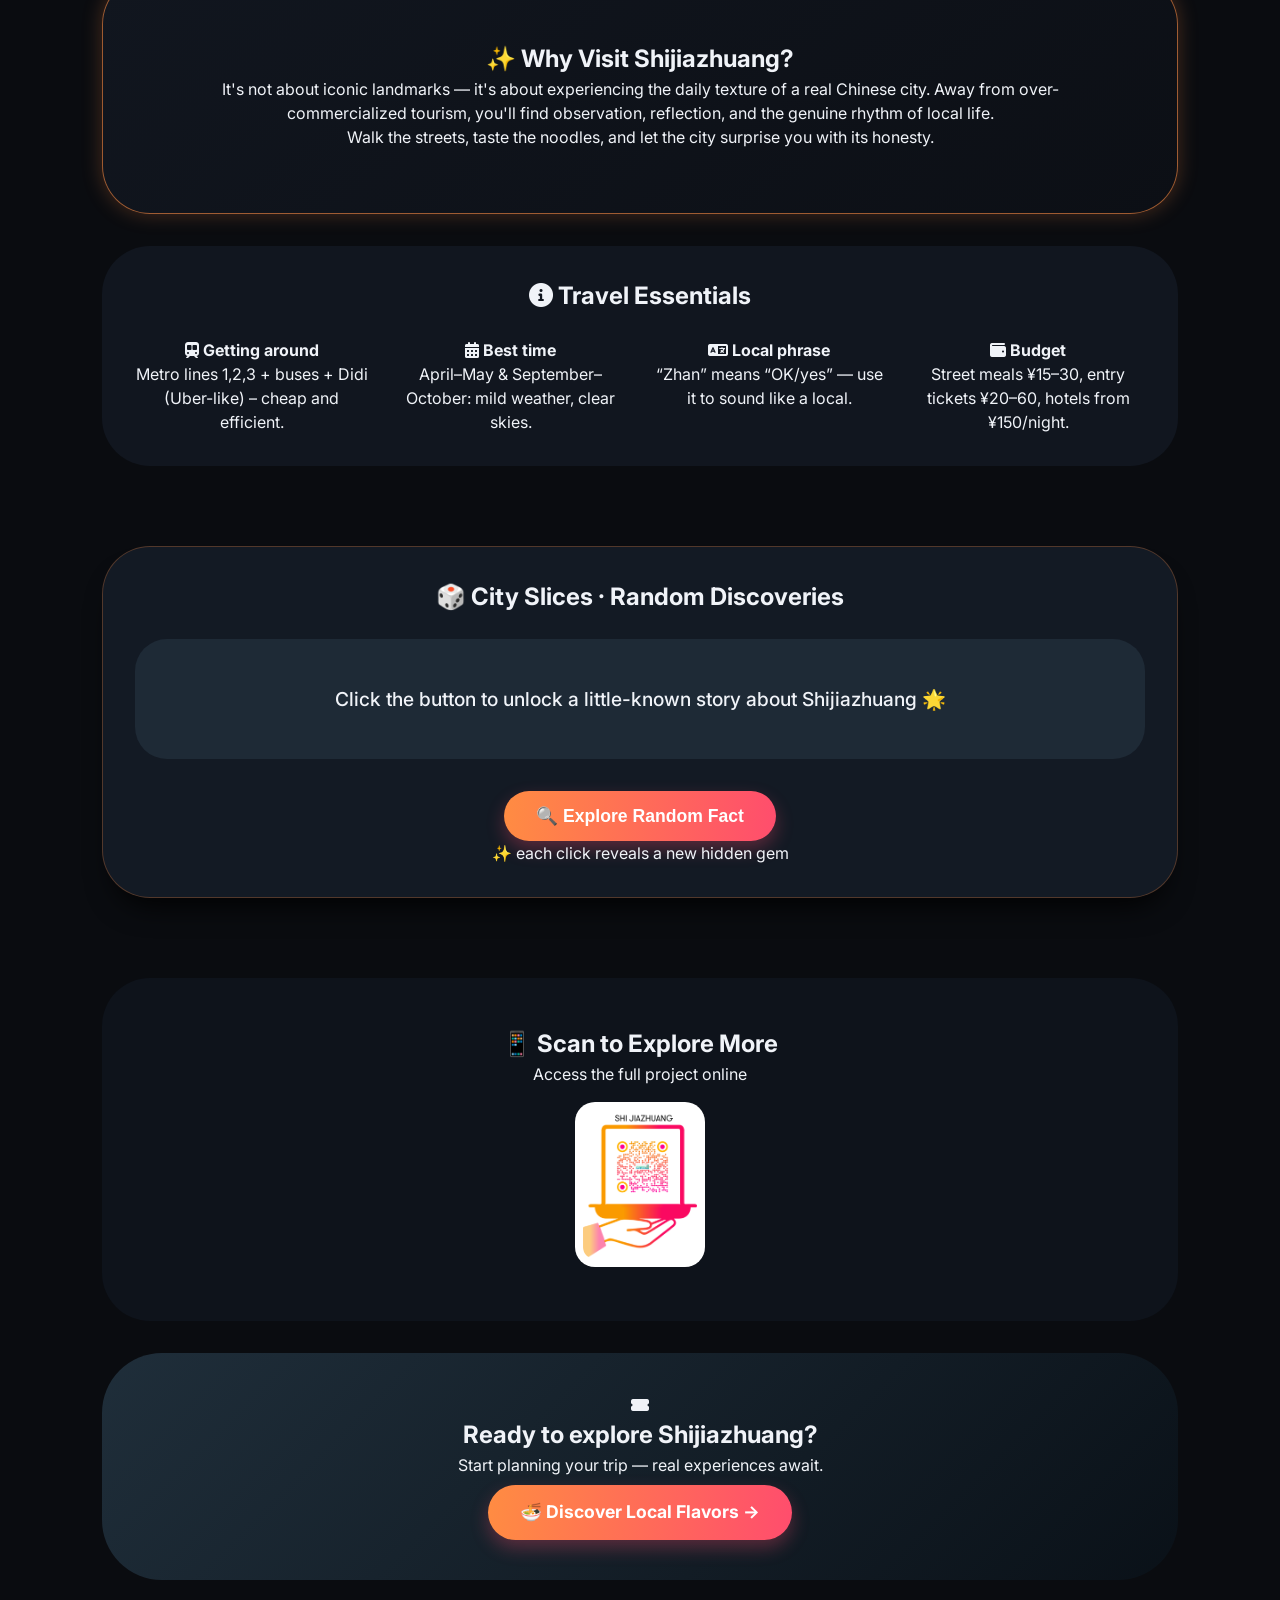
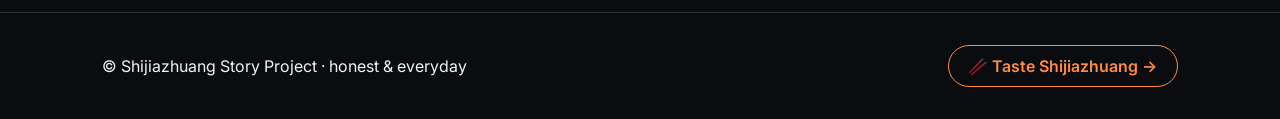
==== commit 7e78e3e0: "Add files via upload" ====
--- a/index.html
+++ b/index.html
@@ -3,18 +3,10 @@
 <head>
   <meta charset="UTF-8">
   <meta name="viewport" content="width=device-width, initial-scale=1.0">
-  <title>Shijiazhuang · Real Urban Stories</title>
+  <title>Shijiazhuang · Real Urban Stories | Travel Guide</title>
   <link rel="stylesheet" href="style.css">
   <link href="https://fonts.googleapis.com/css2?family=Inter:opsz,wght@14..32,300;14..32,400;14..32,600;14..32,700;14..32,800&display=swap" rel="stylesheet">
-<!-- Google tag (gtag.js) -->
-<script async src="https://www.googletagmanager.com/gtag/js?id=G-N5JSNS0Y4F"></script>
-<script>
-  window.dataLayer = window.dataLayer || [];
-  function gtag(){dataLayer.push(arguments);}
-  gtag('js', new Date());
-
-  gtag('config', 'G-N5JSNS0Y4F');
-</script>
+  <link rel="stylesheet" href="https://cdnjs.cloudflare.com/ajax/libs/font-awesome/6.0.0-beta3/css/all.min.css">
 </head>
 <body>
 
@@ -29,6 +21,30 @@
   <div class="scroll-hint">↓ scroll to explore ↓</div>
 </section>
 
+<!-- NEW: City Highlights Cards -->
+<section class="stats-grid">
+  <div class="stat-card">
+    <i class="fas fa-train"></i>
+    <h3>Railway Hub</h3>
+    <p>Crossroads of northern China, grew from a small village to a metropolis.</p>
+  </div>
+  <div class="stat-card">
+    <i class="fas fa-mountain"></i>
+    <h3>Taihang Gateway</h3>
+    <p>Mountains & nature reserves within 1 hour from downtown.</p>
+  </div>
+  <div class="stat-card">
+    <i class="fas fa-landmark"></i>
+    <h3>Ancient Zhengding</h3>
+    <p>Nine dynasties, 10 ancient temples — a living history book.</p>
+  </div>
+  <div class="stat-card">
+    <i class="fas fa-utensils"></i>
+    <h3>Northern Comfort Food</h3>
+    <p>Handmade noodles, clay oven biscuits, legendary braised chicken.</p>
+  </div>
+</section>
+
 <!-- STORY 1 -->
 <section class="story">
   <img src="images/city.jpg" alt="Urban landscape of Shijiazhuang">
@@ -36,6 +52,18 @@
     <h2>🌆 Urban Identity · Transport Hub</h2>
     <p>As the capital of Hebei Province, Shijiazhuang is a key railway and highway artery. It connects northern China and mirrors the rapid yet grounded development of modern cities.</p>
     <p>Unlike famous destinations, it shows an unpolished, honest face of urban growth.</p>
+  </div>
+</section>
+
+<!-- NEW: Top Attractions Grid (no extra images, uses icons) -->
+<section class="featured-attractions">
+  <h2 class="section-title"><i class="fas fa-map-marked-alt"></i> Top 5 Must-Visit Places</h2>
+  <div class="attractions-grid">
+    <div class="attraction-card"><i class="fas fa-archway"></i><h3>Zhengding Ancient City</h3><p>Longxing Temple, Lingxiao Pagoda, Rongguo Mansion — step into 1600 years.</p></div>
+    <div class="attraction-card"><i class="fas fa-bridge"></i><h3>Zhaozhou Bridge</h3><p>World's oldest open-spandrel stone arch bridge, built in 605 AD.</p></div>
+    <div class="attraction-card"><i class="fas fa-flag-checkered"></i><h3>Xibaipo Revolutionary Site</h3><p>“Where New China walked from” — key CPC history location.</p></div>
+    <div class="attraction-card"><i class="fas fa-museum"></i><h3>Hebei Museum</h3><p>Han dynasty jade suits, bronze wares from the Zhongshan kingdom.</p></div>
+    <div class="attraction-card"><i class="fas fa-tree"></i><h3>Cangyan Mountain</h3><p>Suspension bridges, cliffside temples, and Taihang grandeur.</p></div>
   </div>
 </section>
 
@@ -57,6 +85,16 @@
   </div>
 </section>
 
+<!-- NEW: Sample Itinerary -->
+<section class="itinerary card-glow">
+  <h2><i class="fas fa-calendar-week"></i> Suggested 2-Day Itinerary</h2>
+  <div class="itinerary-grid">
+    <div class="day"><h3>Day 1 · History & Culture</h3><p>Morning: Hebei Museum → Afternoon: Zhengding Ancient City (Longxing Temple, Four Pagodas) → Evening: Zhengding Night Market for local snacks.</p></div>
+    <div class="day"><h3>Day 2 · Nature & Revolution</h3><p>Morning: Xibaipo Memorial → Afternoon: Cangyan Mountain or Zhaozhou Bridge → Evening: Huaiti Night Market in downtown.</p></div>
+  </div>
+  <p class="tip"><i class="fas fa-lightbulb"></i> Pro tip: Rent a car or take high-speed rail — all sites are within 1.5h from city center.</p>
+</section>
+
 <!-- STORY 3 -->
 <section class="story">
   <img src="images/history.jpg" alt="Revolutionary history museum">
@@ -75,7 +113,17 @@
   </div>
 </section>
 
-<!-- GALLERY GRID -->
+<!-- NEW: Traveler Testimonials -->
+<section class="testimonials">
+  <h2 class="section-title"><i class="fas fa-comment-dots"></i> What Travelers Say</h2>
+  <div class="testimonial-grid">
+    <div class="testimonial-card"><i class="fas fa-quote-left"></i><p>“Shijiazhuang surprised me — authentic, no tourist traps. The museum is world-class and the people are genuinely warm.”</p><h4>— Sarah, UK</h4></div>
+    <div class="testimonial-card"><i class="fas fa-quote-left"></i><p>“Zhengding alone is worth the trip. Ancient temples and great food — I felt like I traveled back in time.”</p><h4>— Chen, Shanghai</h4></div>
+    <div class="testimonial-card"><i class="fas fa-quote-left"></i><p>“The night markets are incredible! Grilled skewers, hand-pulled noodles, and local beer for less than $10.”</p><h4>— Mike, Australia</h4></div>
+  </div>
+</section>
+
+<!-- GALLERY GRID (original) -->
 <section class="gallery">
   <img src="images/citylife.jpg" alt="Street life" class="gallery-img">
   <img src="images/street.jpg" alt="Local street scene" class="gallery-img">
@@ -90,7 +138,18 @@
   <p>Walk the streets, taste the noodles, and let the city surprise you with its honesty.</p>
 </section>
 
-<!-- NEW INTERACTIVE MODULE: random city facts -->
+<!-- NEW: Practical Info (transport, best time, language) -->
+<section class="practical-info">
+  <h2><i class="fas fa-info-circle"></i> Travel Essentials</h2>
+  <div class="info-grid">
+    <div><i class="fas fa-subway"></i> <strong>Getting around</strong><br>Metro lines 1,2,3 + buses + Didi (Uber-like) – cheap and efficient.</div>
+    <div><i class="fas fa-calendar-alt"></i> <strong>Best time</strong><br>April–May & September–October: mild weather, clear skies.</div>
+    <div><i class="fas fa-language"></i> <strong>Local phrase</strong><br>“Zhan” means “OK/yes” — use it to sound like a local.</div>
+    <div><i class="fas fa-wallet"></i> <strong>Budget</strong><br>Street meals ¥15–30, entry tickets ¥20–60, hotels from ¥150/night.</div>
+  </div>
+</section>
+
+<!-- INTERACTIVE MODULE: random city facts (existing) -->
 <section class="interactive-module">
   <div class="module-inner">
     <h2>🎲 City Slices · Random Discoveries</h2>
@@ -102,19 +161,29 @@
   </div>
 </section>
 
-<!-- QR SECTION (optional) -->
+<!-- QR SECTION (original) -->
 <section class="qr-center">
   <h2>📱 Scan to Explore More</h2>
   <p>Access the full project online</p>
   <img src="images/qr.png" alt="QR code">
 </section>
 
+<!-- NEW: Call to Action -->
+<section class="cta">
+  <div class="cta-inner">
+    <i class="fas fa-ticket-alt"></i>
+    <h2>Ready to explore Shijiazhuang?</h2>
+    <p>Start planning your trip — real experiences await.</p>
+    <a href="food.html" class="vibrant-btn" style="display: inline-block; text-decoration: none;">🍜 Discover Local Flavors →</a>
+  </div>
+</section>
+
 <footer>
   <p>© Shijiazhuang Story Project · honest & everyday</p>
   <a href="food.html" class="footer-link">🥢 Taste Shijiazhuang →</a>
 </footer>
 
-<!-- LIGHTBOX MODAL (hidden by default) -->
+<!-- LIGHTBOX MODAL -->
 <div id="lightbox" class="lightbox">
   <span class="close-lightbox">&times;</span>
   <img class="lightbox-content" id="lightbox-img">
@@ -131,5 +200,5 @@
     <button class="Shijiazhuang-modal-btn" id="ShijiazhuangModalCloseBtn">Explore Later</button>
   </div>
 </div>
-	</body>
-</html>
+</body>
+</html>
--- a/style.css
+++ b/style.css
@@ -87,6 +87,40 @@
   display: inline-block;
 }
 
+/* ========== STATS & CARDS ========== */
+.stats-grid {
+  display: grid;
+  grid-template-columns: repeat(auto-fit, minmax(220px, 1fr));
+  gap: 2rem;
+  padding: 4rem 8%;
+}
+
+.stat-card {
+  background: #11161f;
+  border-radius: 32px;
+  padding: 2rem 1rem;
+  text-align: center;
+  border: 1px solid rgba(255,140,66,0.3);
+  transition: all 0.3s;
+}
+
+.stat-card i {
+  font-size: 2.5rem;
+  color: #FF8C42;
+  margin-bottom: 1rem;
+}
+
+.stat-card h3 {
+  font-size: 1.4rem;
+  margin-bottom: 0.8rem;
+}
+
+.stat-card:hover {
+  transform: translateY(-6px);
+  border-color: #FF8C42;
+  box-shadow: 0 12px 25px rgba(0,0,0,0.3);
+}
+
 /* ========== STORY SECTIONS ========== */
 .story {
   display: flex;
@@ -144,6 +178,113 @@
   color: #ffbc7a;
 }
 
+/* ========== ATTRACTIONS & DISHES GRID ========== */
+.featured-attractions, .signature-dishes, .food-neighborhoods {
+  padding: 3rem 8%;
+}
+
+.section-title {
+  text-align: center;
+  font-size: 2rem;
+  margin-bottom: 2rem;
+  letter-spacing: -0.5px;
+}
+
+.attractions-grid, .dishes-grid, .neighborhood-grid {
+  display: grid;
+  grid-template-columns: repeat(auto-fit, minmax(240px, 1fr));
+  gap: 2rem;
+}
+
+.attraction-card, .dish-card, .neighborhood-card {
+  background: #121a24;
+  border-radius: 32px;
+  padding: 1.8rem;
+  text-align: center;
+  transition: all 0.3s;
+  border: 1px solid rgba(255,140,66,0.2);
+}
+
+.attraction-card i, .dish-card i, .neighborhood-card i {
+  font-size: 2.2rem;
+  color: #FF8C42;
+  margin-bottom: 1rem;
+}
+
+.attraction-card h3, .dish-card h3, .neighborhood-card h3 {
+  margin-bottom: 0.8rem;
+}
+
+/* ========== ITINERARY ========== */
+.itinerary {
+  margin: 2rem 8%;
+  padding: 2rem;
+  background: #0e141c;
+  border-radius: 48px;
+  text-align: center;
+}
+
+.itinerary-grid {
+  display: flex;
+  gap: 2rem;
+  flex-wrap: wrap;
+  justify-content: center;
+  margin: 1.5rem 0;
+}
+
+.day {
+  background: #1b2531;
+  padding: 1.2rem;
+  border-radius: 28px;
+  flex: 1;
+  min-width: 240px;
+}
+
+.tip {
+  margin-top: 1rem;
+  color: #ffbc7a;
+}
+
+/* ========== TESTIMONIALS ========== */
+.testimonials {
+  padding: 4rem 8%;
+}
+
+.testimonial-grid {
+  display: grid;
+  grid-template-columns: repeat(auto-fit, minmax(260px, 1fr));
+  gap: 1.8rem;
+}
+
+.testimonial-card {
+  background: #0f1620;
+  padding: 1.8rem;
+  border-radius: 28px;
+  border-left: 4px solid #FF8C42;
+}
+
+.testimonial-card i {
+  color: #FF8C42;
+  font-size: 1.5rem;
+  margin-bottom: 1rem;
+}
+
+/* ========== PRACTICAL INFO ========== */
+.practical-info {
+  margin: 2rem 8%;
+  padding: 2rem;
+  background: #11161f;
+  border-radius: 48px;
+  text-align: center;
+}
+
+.info-grid {
+  display: grid;
+  grid-template-columns: repeat(auto-fit, minmax(200px, 1fr));
+  gap: 1.5rem;
+  margin-top: 1.5rem;
+}
+
 /* ========== FULL IMAGE SECTION ========== */
 .full-image {
   position: relative;
@@ -211,6 +352,30 @@
 .card-glow {
   border: 1px solid rgba(255, 140, 66, 0.6);
   box-shadow: 0 0 20px rgba(255, 140, 66, 0.25);
+}
+
+/* ========== FOOD CULTURE ========== */
+.food-culture, .food-tips {
+  margin: 2rem 8%;
+  padding: 2rem;
+  background: #0e141c;
+  border-radius: 48px;
+  text-align: center;
+}
+
+.tips-list {
+  display: flex;
+  flex-wrap: wrap;
+  justify-content: center;
+  gap: 1rem;
+  margin-top: 1rem;
+}
+
+.tips-list div {
+  background: #1b2531;
+  padding: 0.6rem 1.2rem;
+  border-radius: 40px;
+  font-size: 0.9rem;
 }
 
 /* ========== INTERACTIVE MODULE ========== */
@@ -260,13 +425,7 @@
   box-shadow: 0 15px 25px rgba(255, 77, 109, 0.5);
 }
 
-.interaction-hint {
-  margin-top: 1rem;
-  font-size: 0.85rem;
-  color: #ffaa88;
-}
-
-/* ========== QR SECTION ========== */
+/* ========== QR & CTA ========== */
 .qr-center {
   text-align: center;
   padding: 3rem;
@@ -281,6 +440,17 @@
   border-radius: 20px;
   background: white;
   padding: 8px;
+}
+
+.cta {
+  text-align: center;
+  margin: 2rem 8%;
+}
+
+.cta-inner {
+  background: linear-gradient(135deg, #1f2e3a, #0a1118);
+  padding: 2.5rem;
+  border-radius: 60px;
 }
 
 /* ========== FOOTER ========== */
@@ -397,8 +567,12 @@
     font-size: 1rem;
     padding: 1.2rem;
   }
-}
-/* ========== Shijiazhuang Popup Modal (网页内弹窗) ========== */
+  .itinerary-grid {
+    flex-direction: column;
+  }
+}
+
+/* ========== Shijiazhuang Popup Modal ========== */
 .Shijiazhuang-modal {
   display: none;
   position: fixed;
@@ -452,12 +626,6 @@
   color: transparent;
 }
 
-.Shijiazhuang-modal-content p {
-  color: #e2e8f0;
-  margin-bottom: 1rem;
-  line-height: 1.5;
-}
-
 .Shijiazhuang-modal-btn {
   background: linear-gradient(95deg, #FF8C42, #FF4D6D);
   border: none;
@@ -467,22 +635,9 @@
   border-radius: 60px;
   cursor: pointer;
   margin-top: 1rem;
-  font-size: 0.9rem;
-  transition: transform 0.2s;
-}
-
-.Shijiazhuang-modal-btn:hover {
-  transform: translateY(-2px);
-  box-shadow: 0 6px 14px rgba(255, 77, 109, 0.4);
 }
 
 @keyframes fadeInUp {
-  from {
-    opacity: 0;
-    transform: translateY(30px);
-  }
-  to {
-    opacity: 1;
-    transform: translateY(0);
-  }
+  from { opacity: 0; transform: translateY(30px);}
+  to { opacity: 1; transform: translateY(0);}
 }
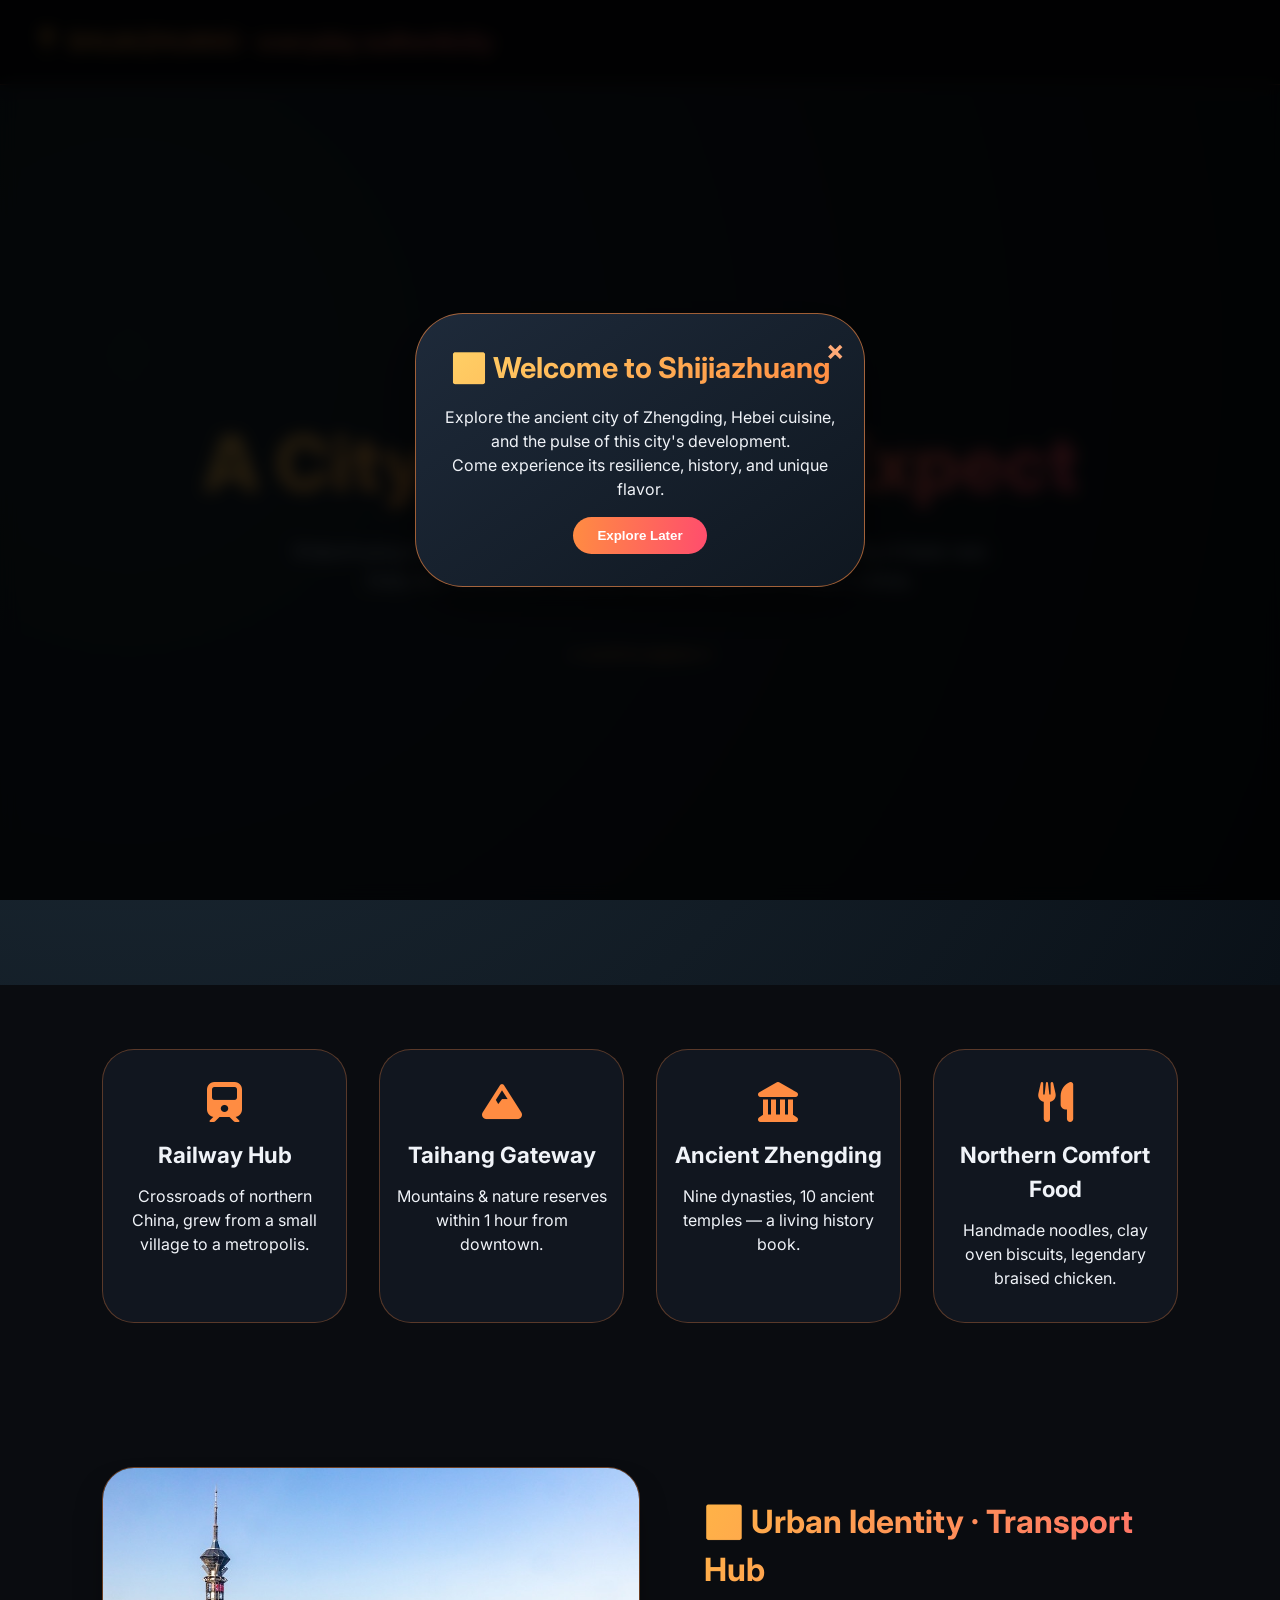
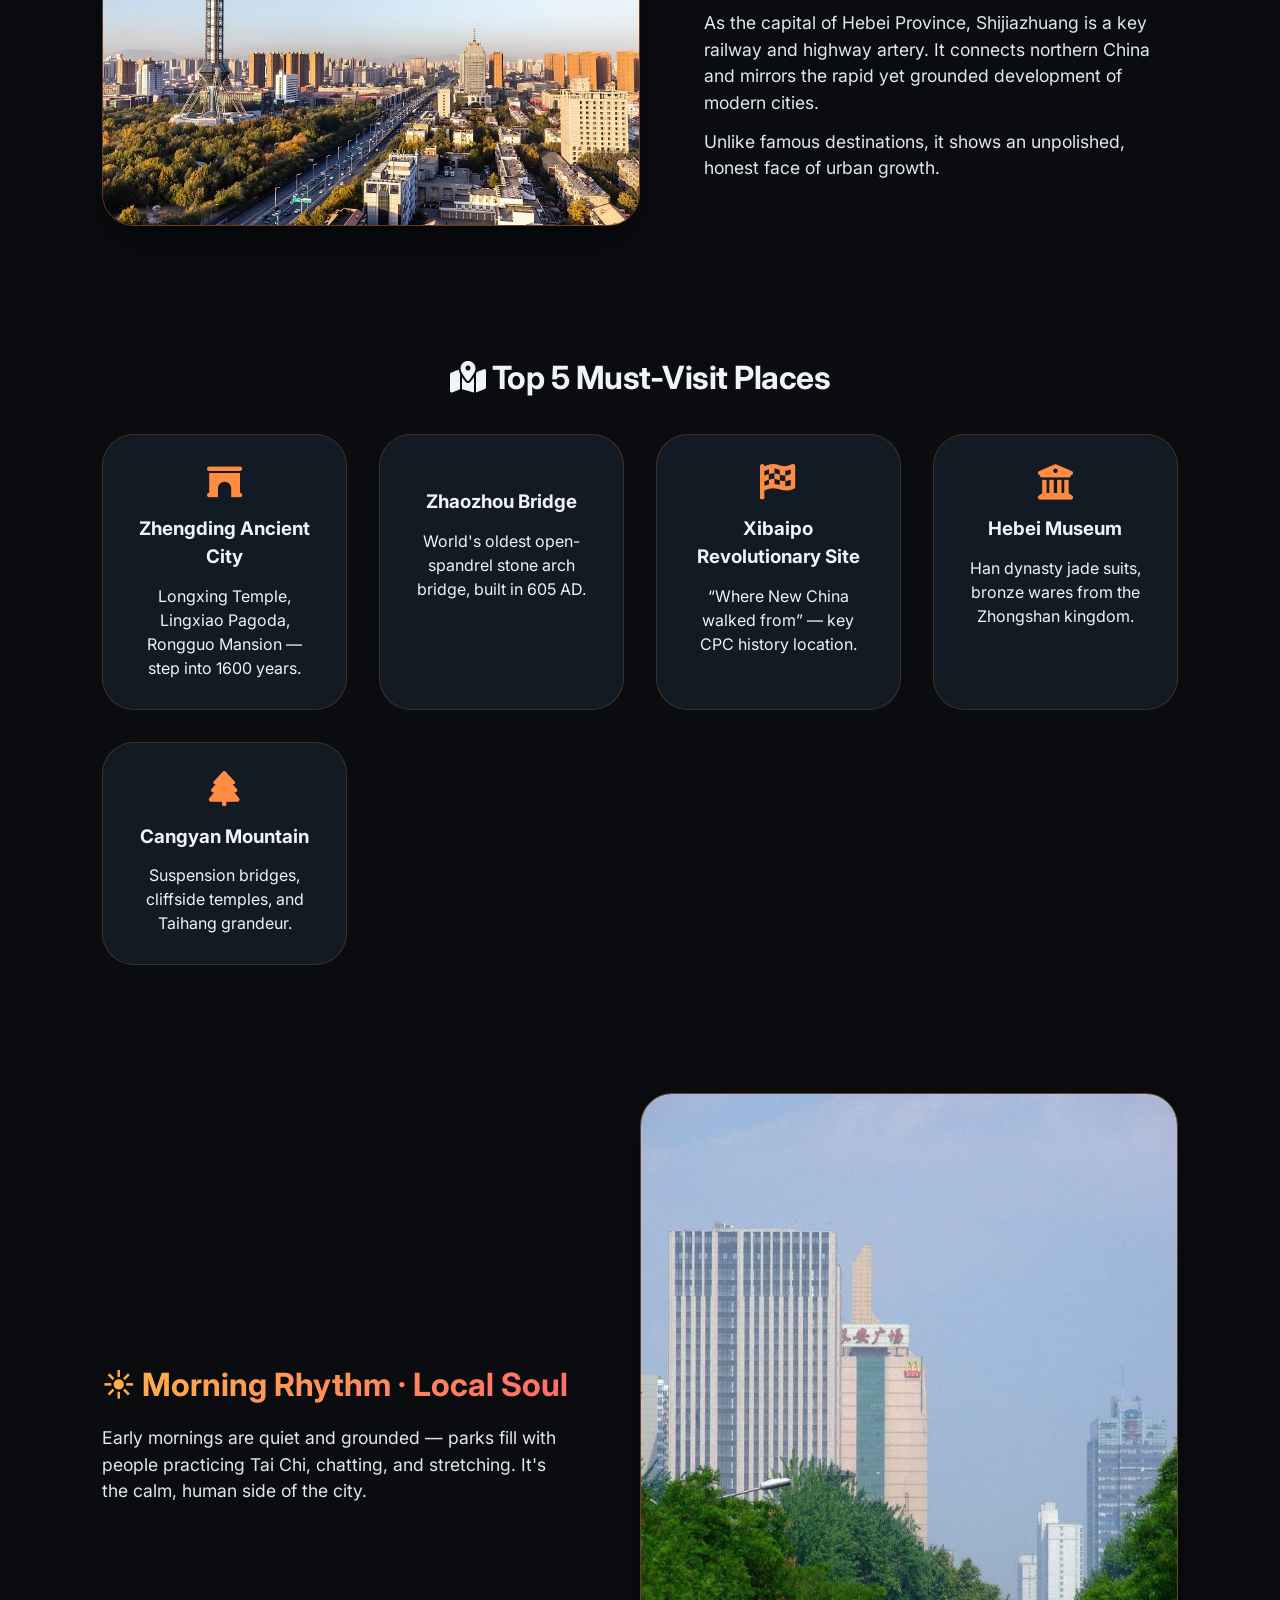
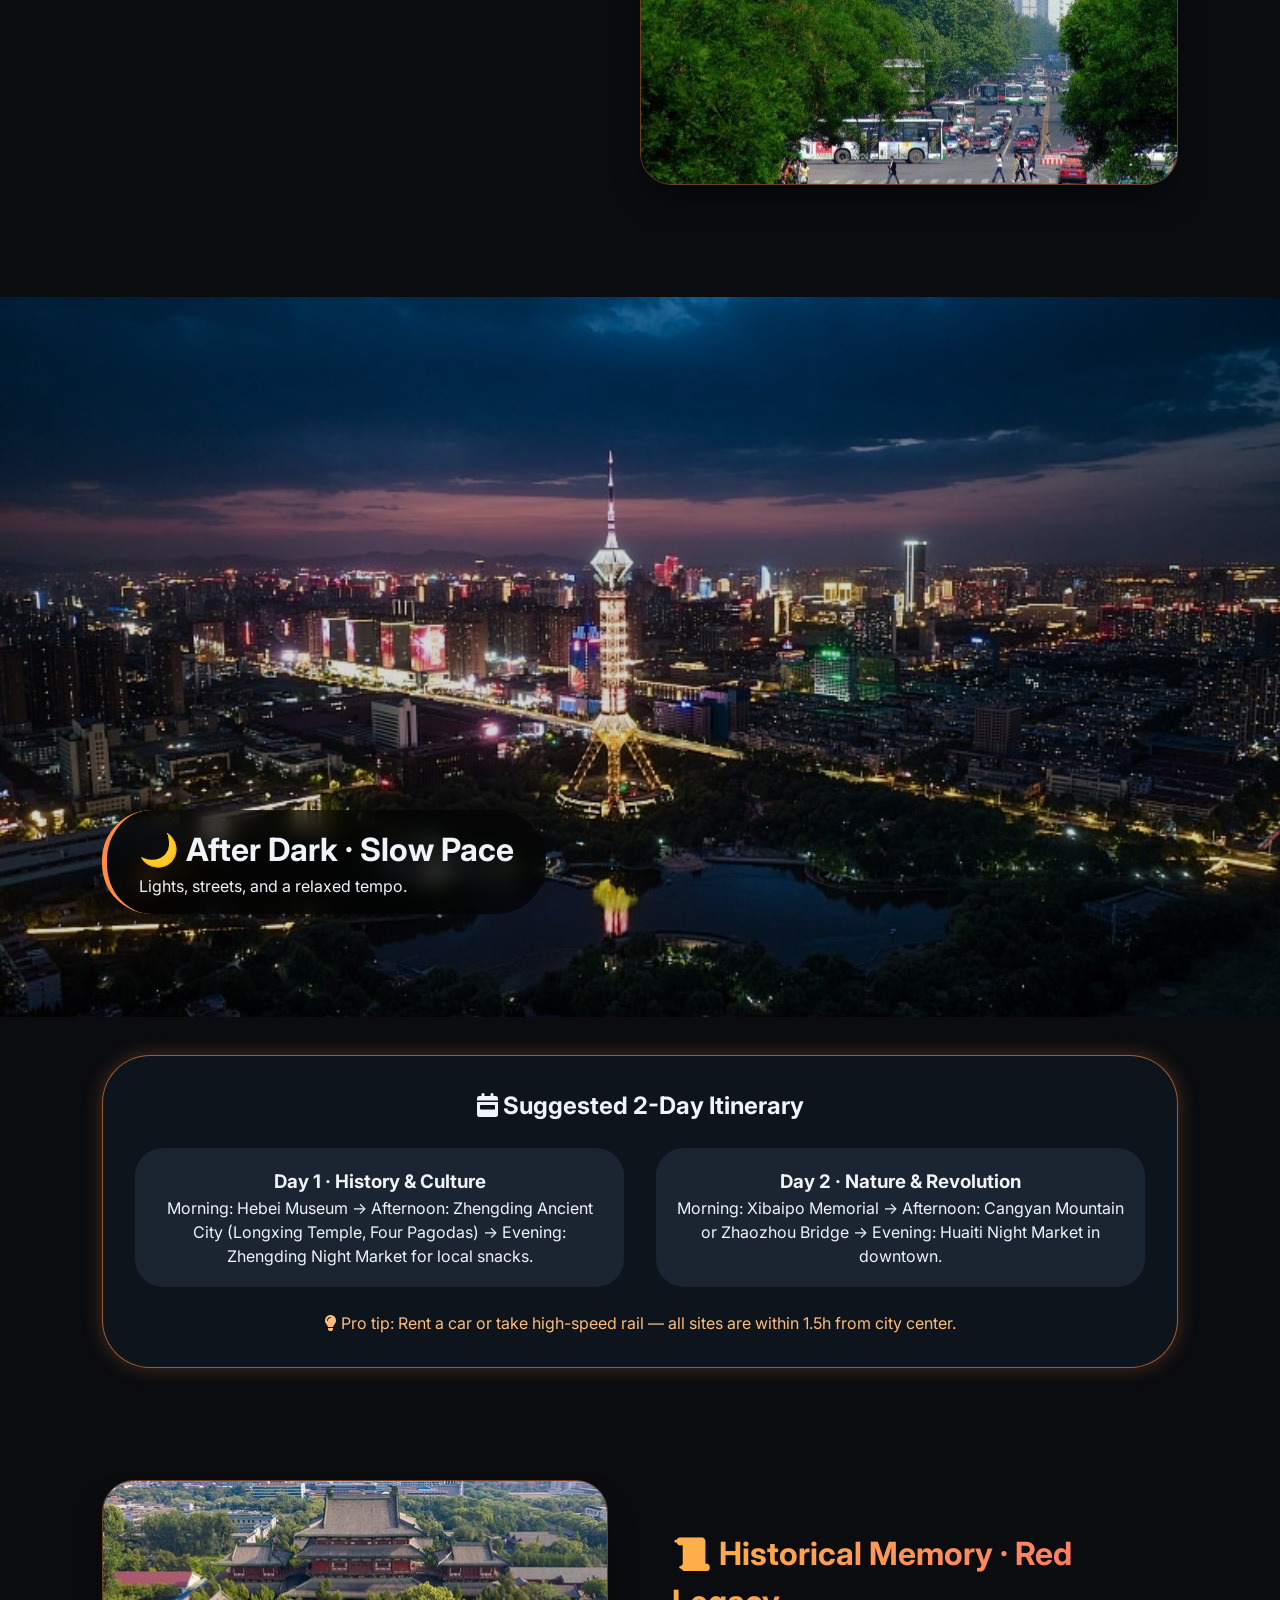
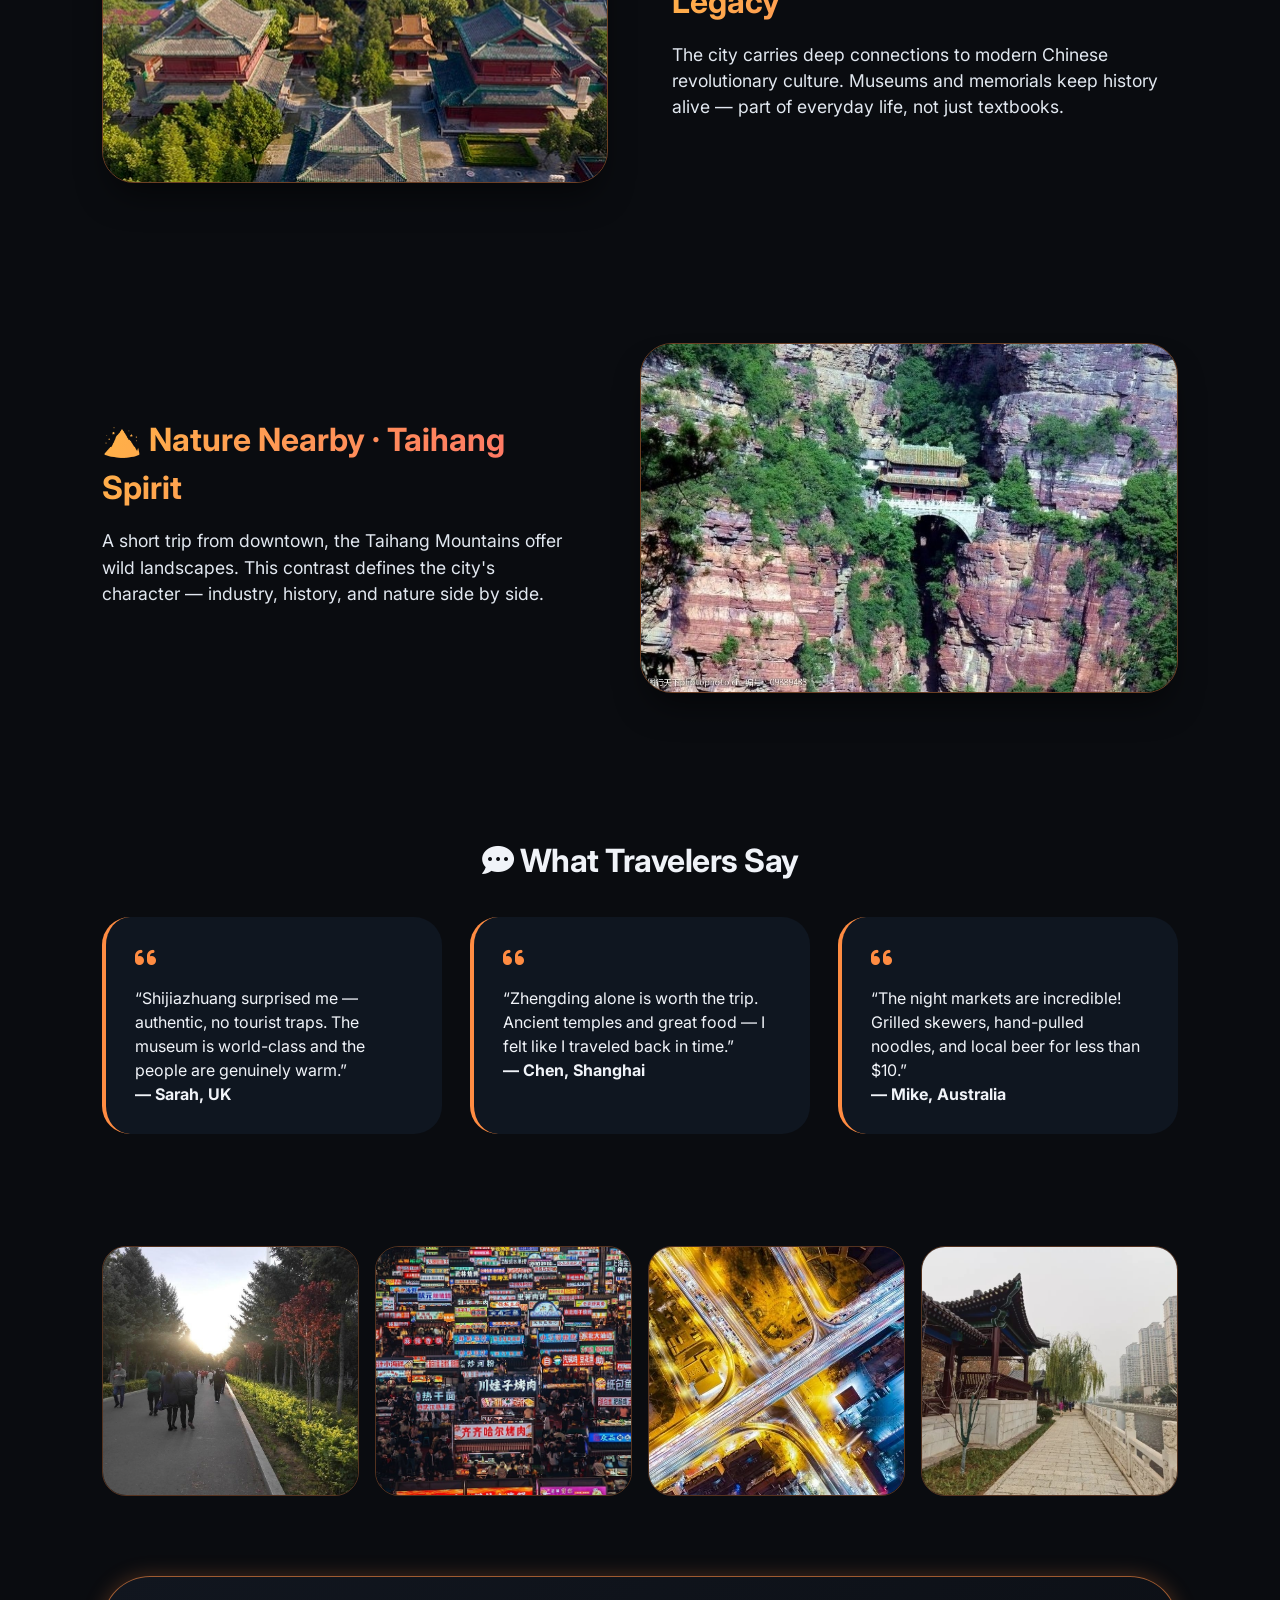
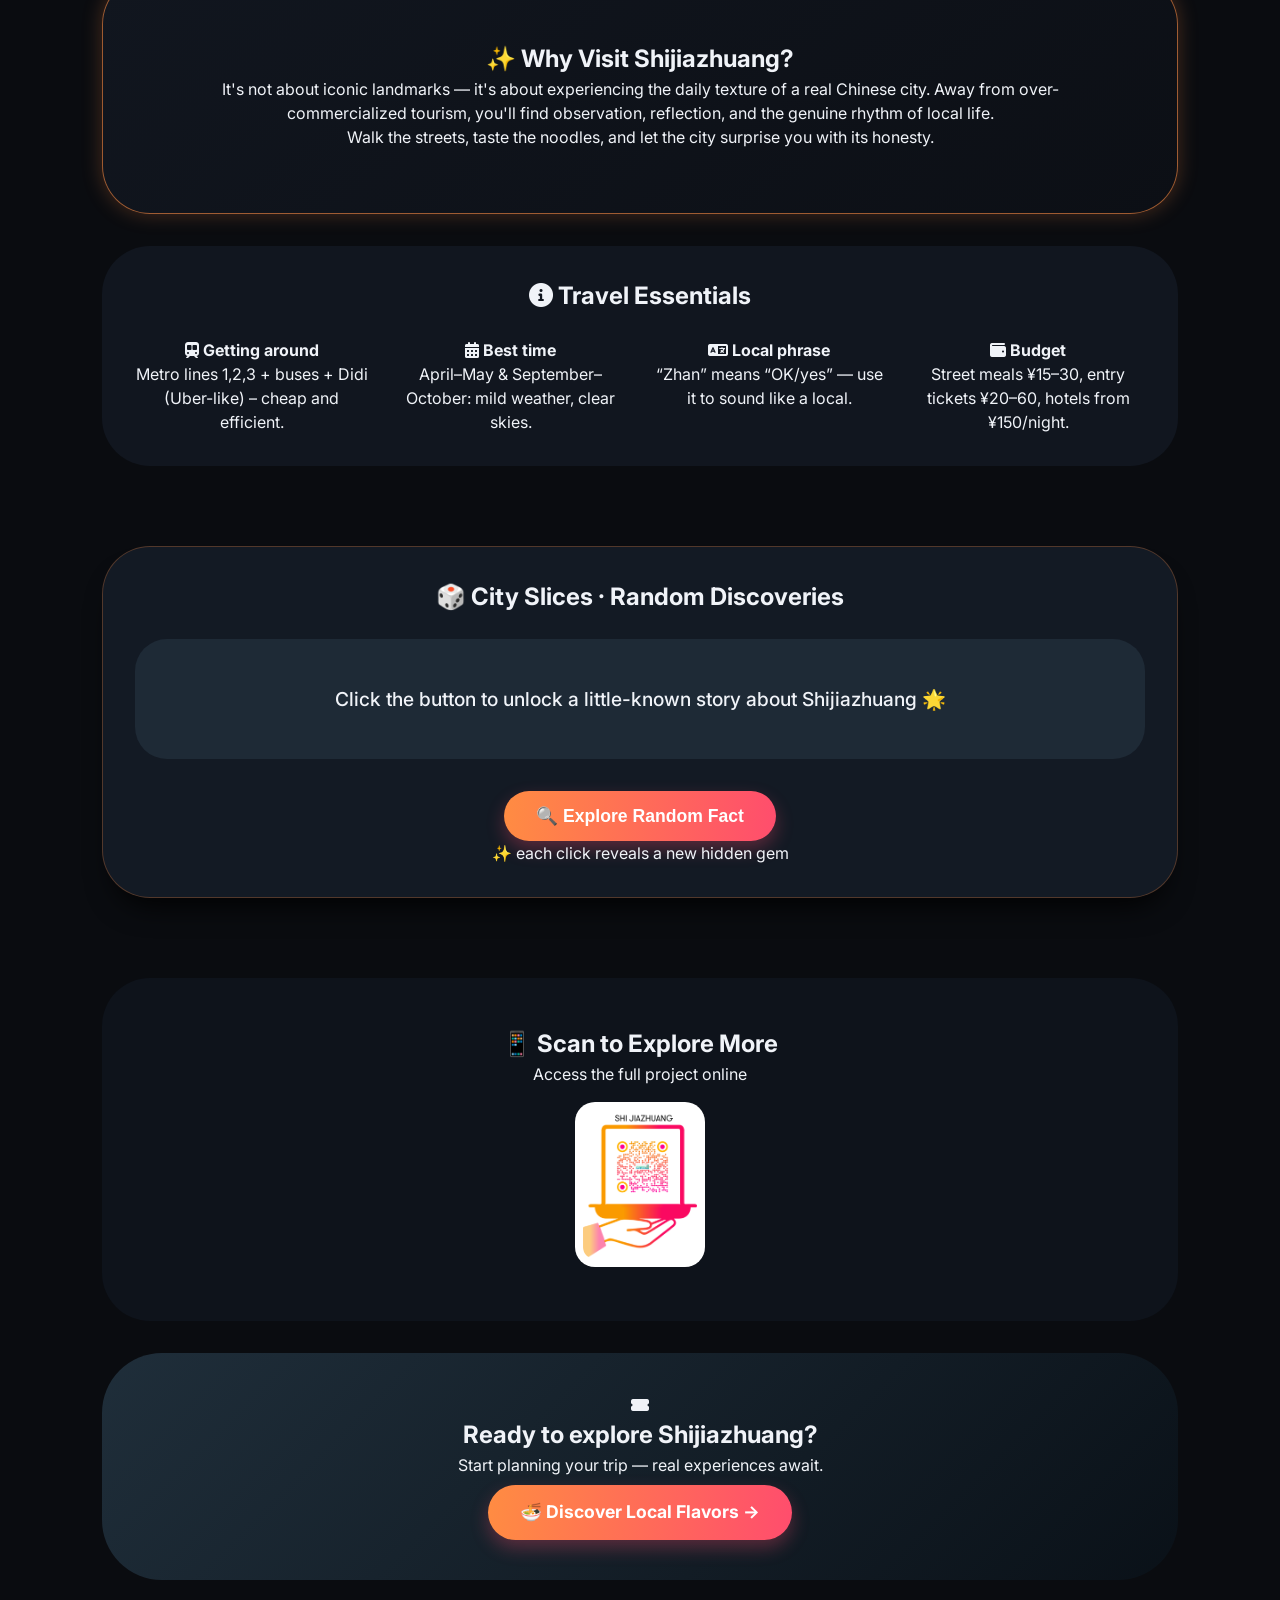
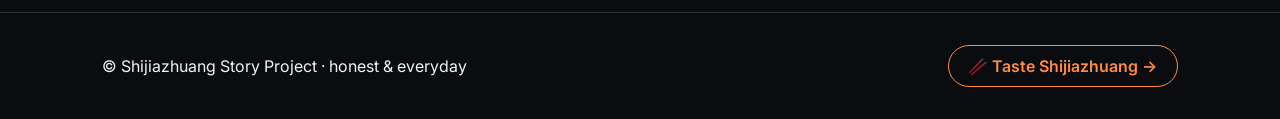
==== commit a64406ab: "Update index.html" ====
--- a/index.html
+++ b/index.html
@@ -7,6 +7,15 @@
   <link rel="stylesheet" href="style.css">
   <link href="https://fonts.googleapis.com/css2?family=Inter:opsz,wght@14..32,300;14..32,400;14..32,600;14..32,700;14..32,800&display=swap" rel="stylesheet">
   <link rel="stylesheet" href="https://cdnjs.cloudflare.com/ajax/libs/font-awesome/6.0.0-beta3/css/all.min.css">
+<!-- Google tag (gtag.js) -->
+<script async src="https://www.googletagmanager.com/gtag/js?id=G-N5JSNS0Y4F"></script>
+<script>
+  window.dataLayer = window.dataLayer || [];
+  function gtag(){dataLayer.push(arguments);}
+  gtag('js', new Date());
+
+  gtag('config', 'G-N5JSNS0Y4F');
+</script>
 </head>
 <body>
 
@@ -201,4 +210,4 @@
   </div>
 </div>
 </body>
-</html>+</html>
